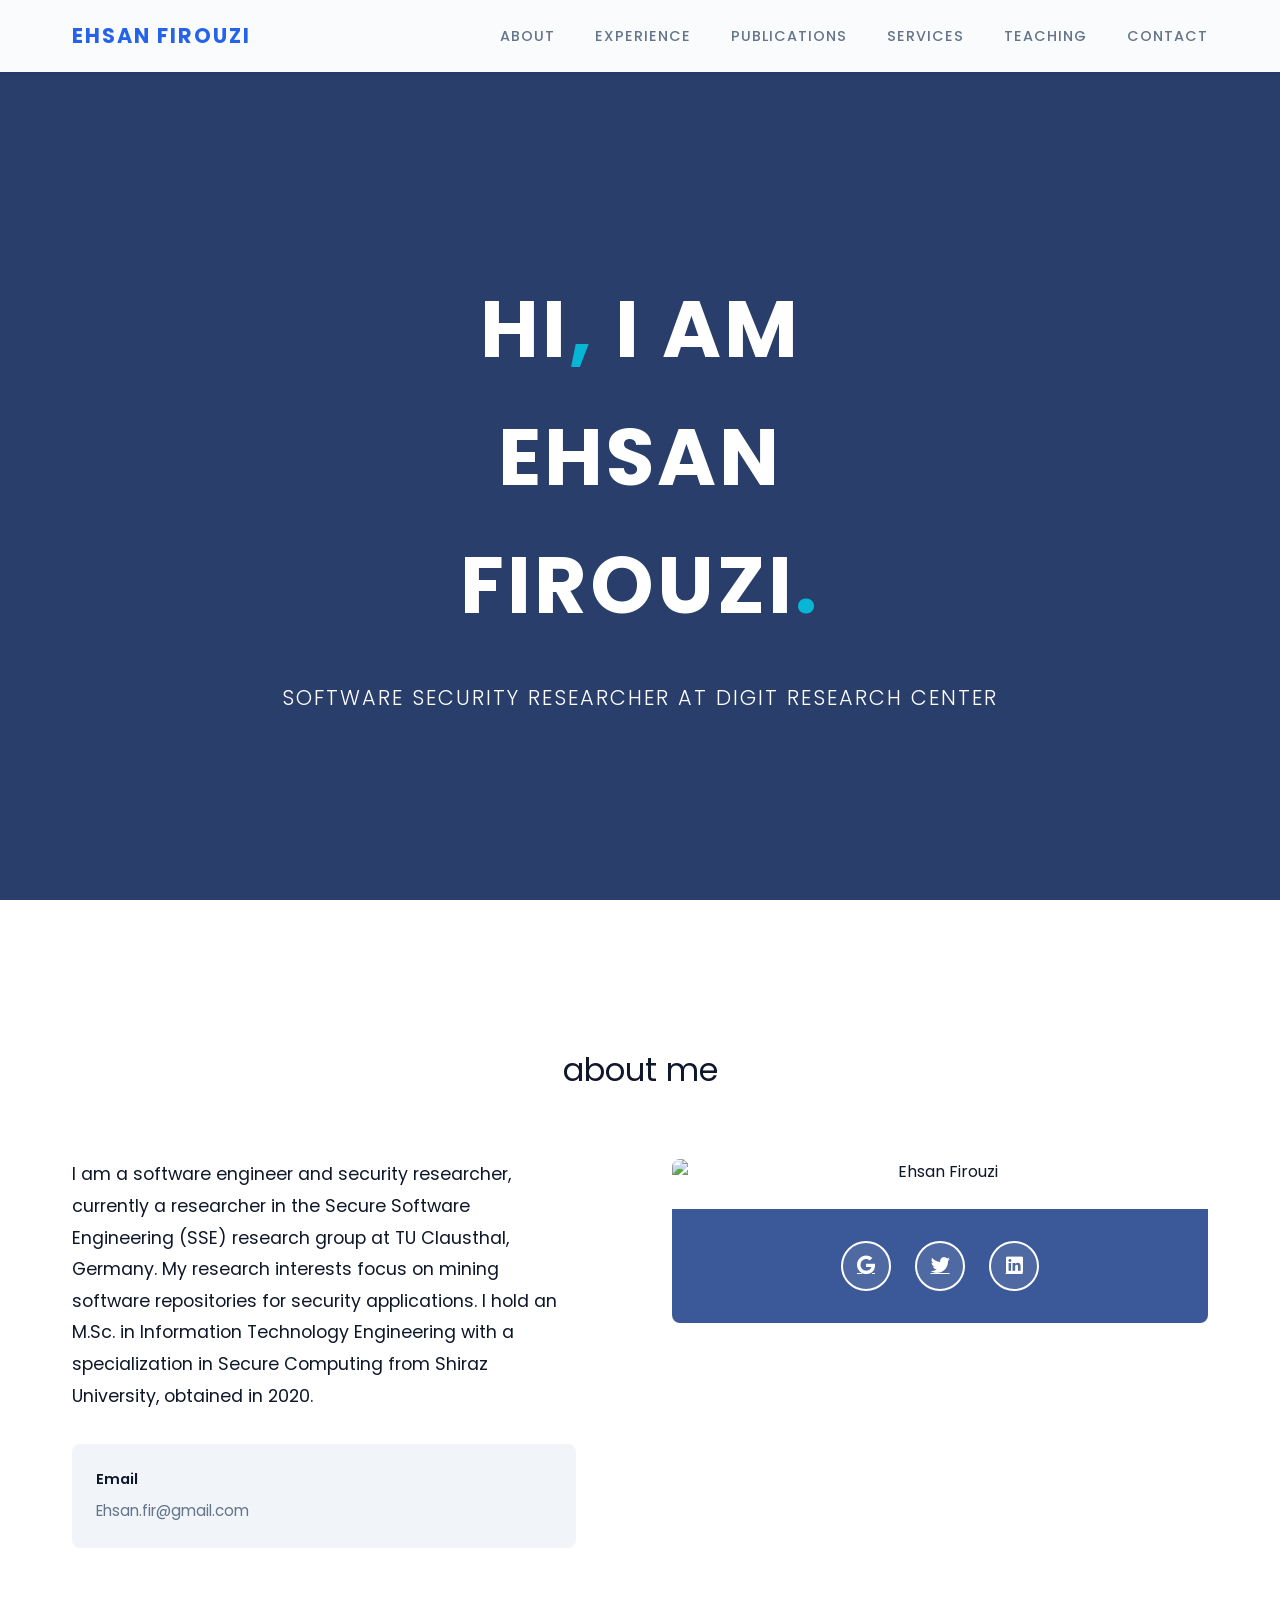
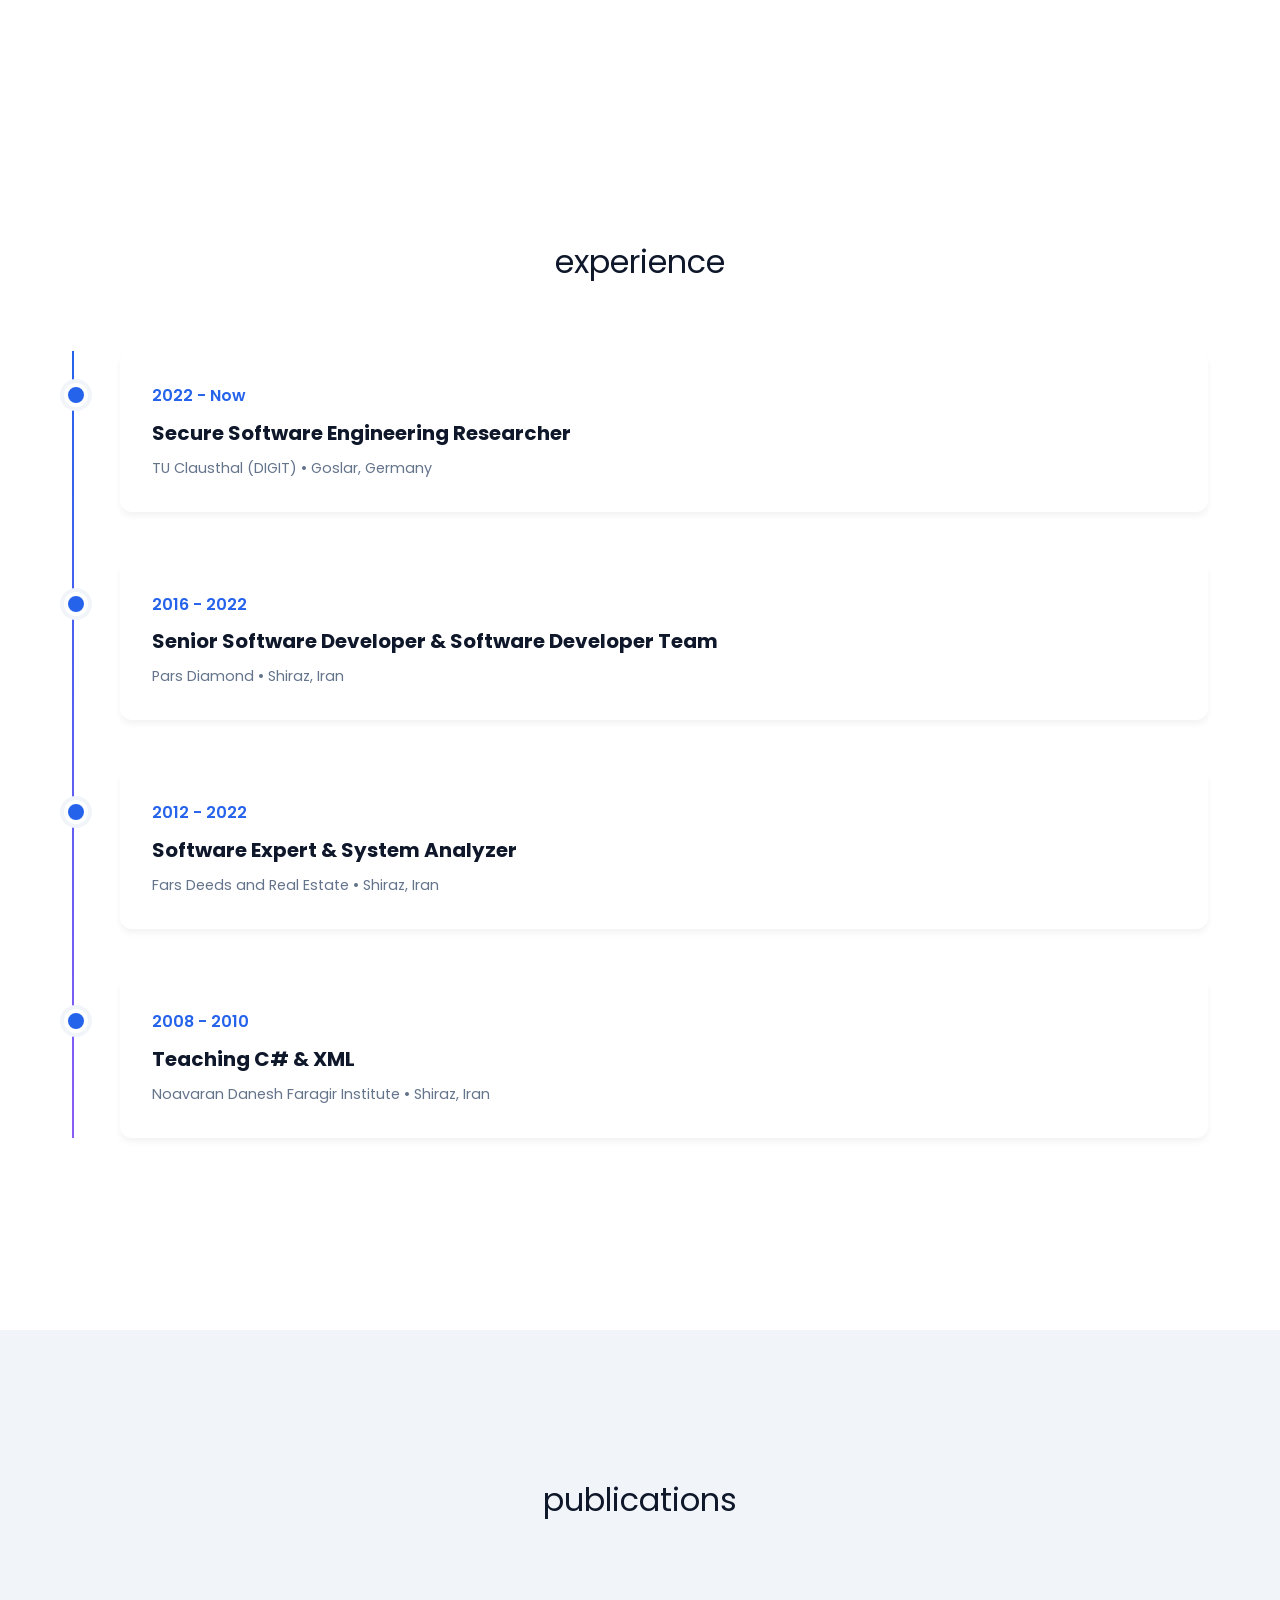
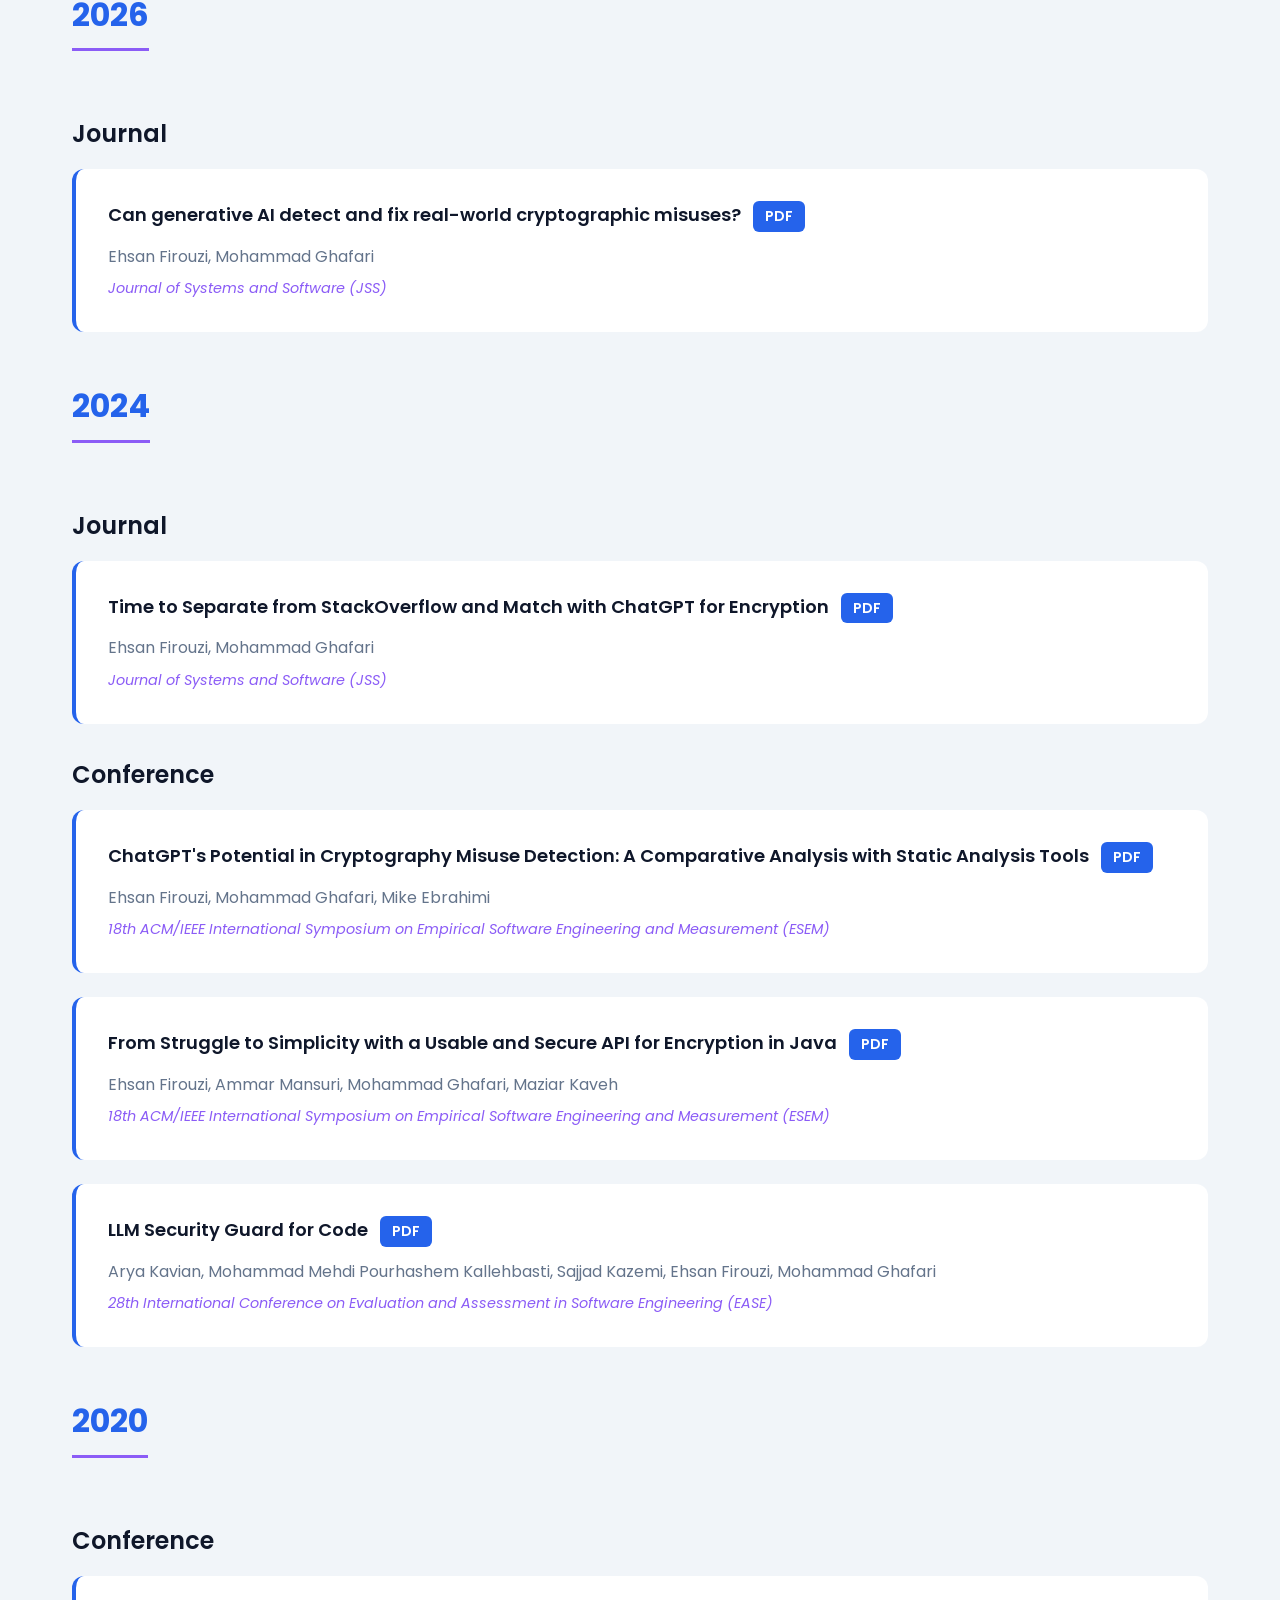
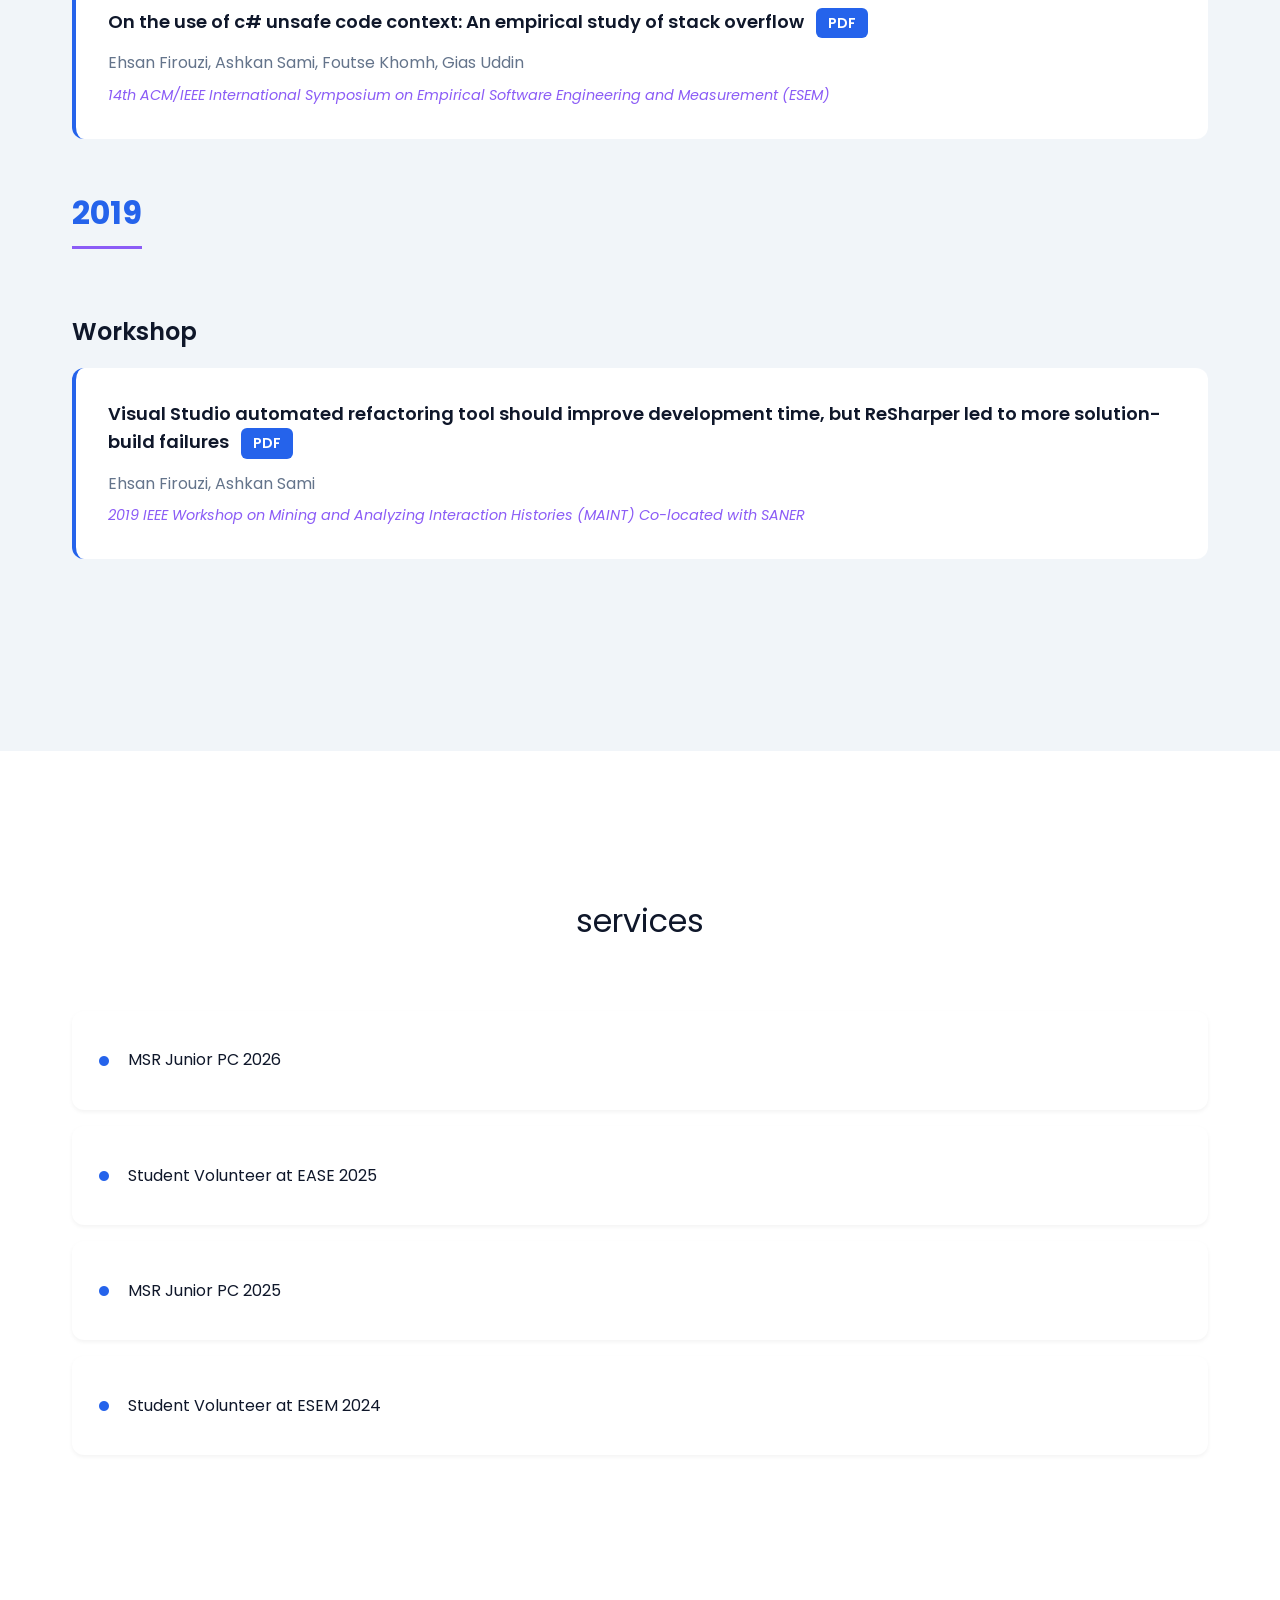
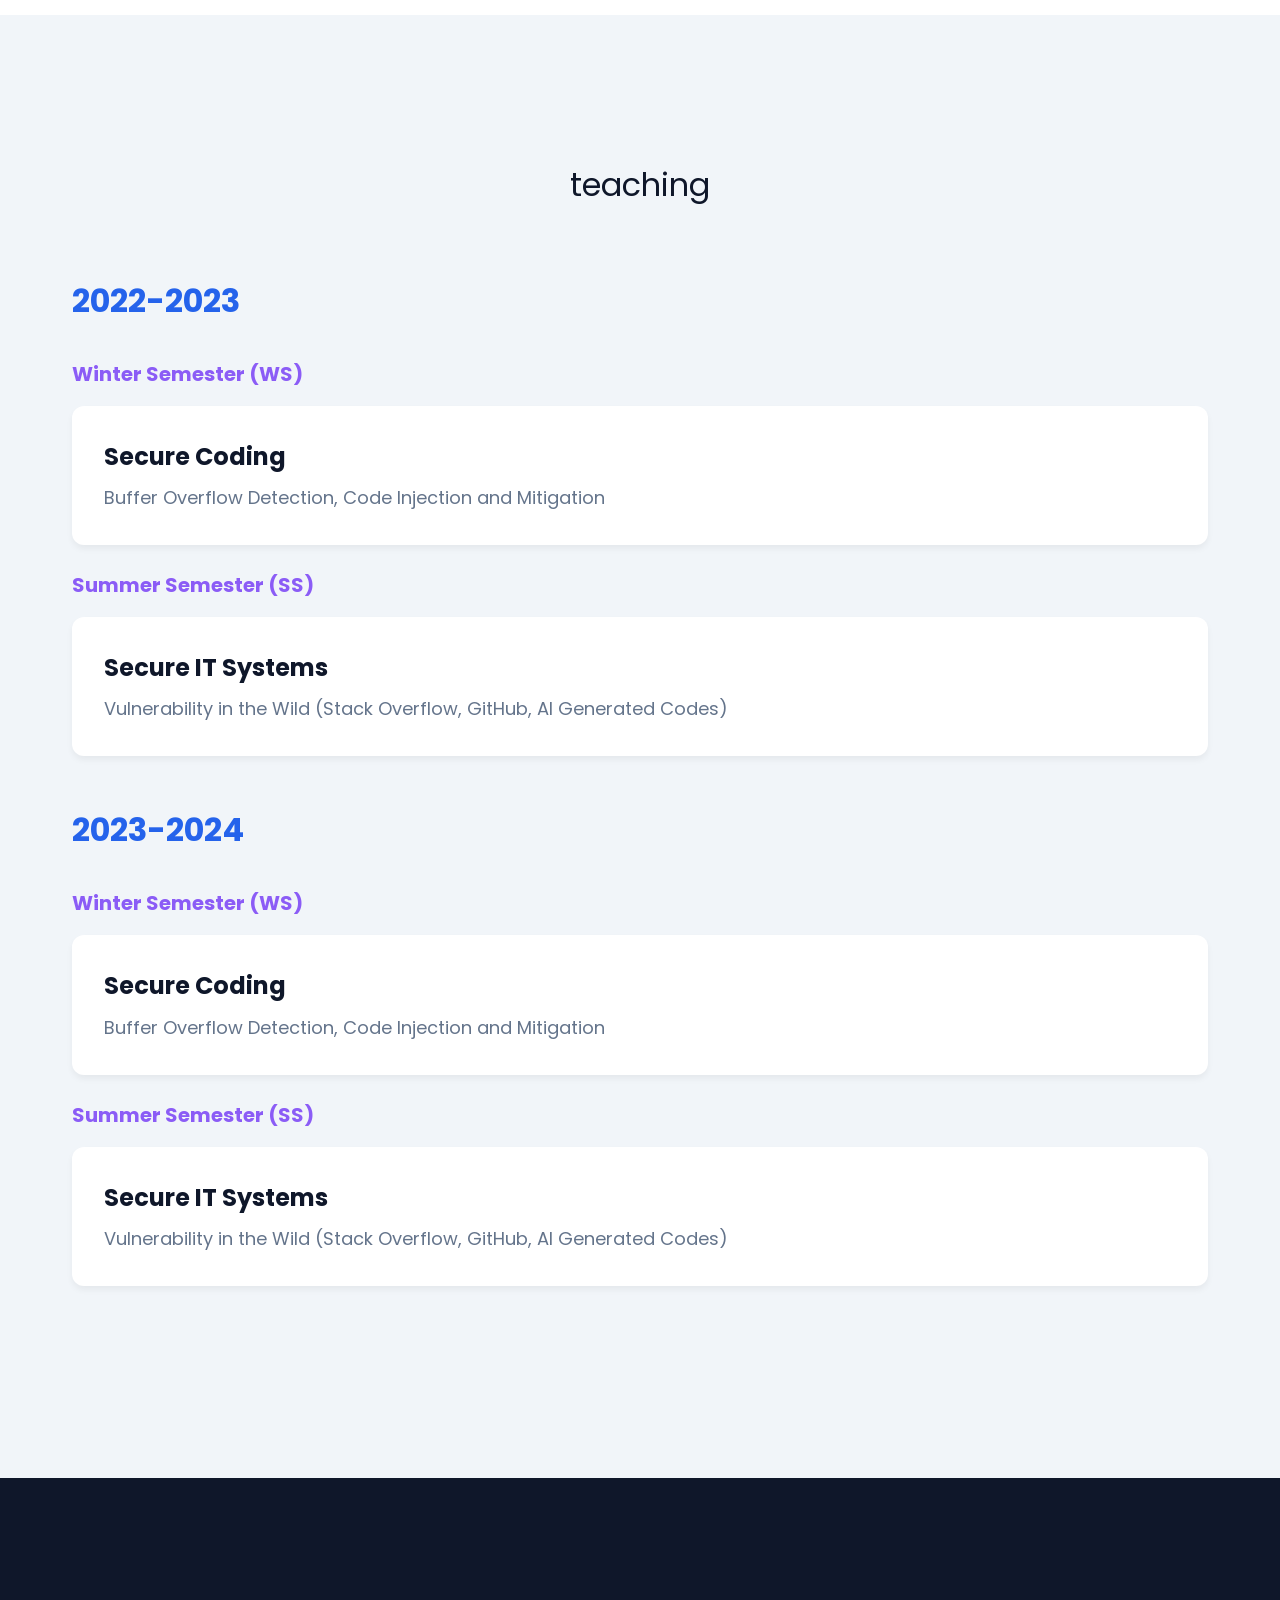
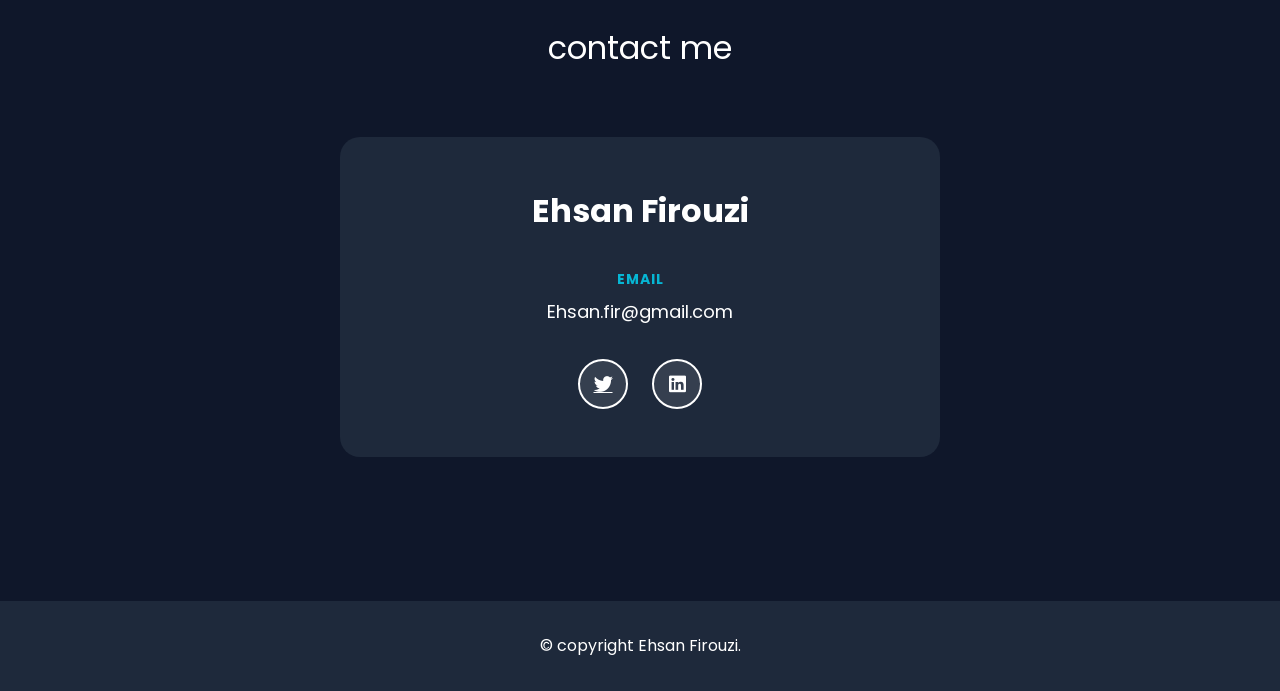
==== index.html @ a322cfad "Replace SVG profile image with JPG" ====
<!DOCTYPE html>
<html lang="en">
<head>
    <meta charset="UTF-8">
    <meta name="viewport" content="width=device-width, initial-scale=1.0">
    <meta name="description" content="Ehsan Firouzi - Software Security Researcher">
    <meta name="keywords" content="Ehsan Firouzi, Software Security, Secure Coding">
    <meta name="author" content="Ehsan Firouzi">
    <title>Ehsan Firouzi | Security Researcher</title>
    <link href="https://fonts.googleapis.com/css?family=Poppins:100,200,300,400,500,600,700,800,900&amp;subset=devanagari,latin-ext" rel="stylesheet">
    <link rel="stylesheet" href="https://cdnjs.cloudflare.com/ajax/libs/font-awesome/6.4.0/css/all.min.css">
    <style>
        * {
            margin: 0;
            padding: 0;
            box-sizing: border-box;
        }

        :root {
            --primary: #2563eb;
            --primary-dark: #1e40af;
            --secondary: #8b5cf6;
            --accent: #06b6d4;
            --dark: #0f172a;
            --dark-light: #1e293b;
            --gray: #64748b;
            --light: #f1f5f9;
            --white: #ffffff;
        }

        body {
            font-family: 'Poppins', sans-serif;
            line-height: 1.6;
            color: var(--dark);
            background: var(--white);
        }

        /* Navigation - Original Style */
        nav {
            position: fixed;
            top: 0;
            width: 100%;
            background: rgba(255, 255, 255, 0.98);
            backdrop-filter: blur(10px);
            box-shadow: 0 1px 3px rgba(0, 0, 0, 0.1);
            z-index: 1000;
            transition: all 0.3s ease;
        }

        nav.scrolled {
            box-shadow: 0 4px 6px rgba(0, 0, 0, 0.1);
        }

        .nav-container {
            max-width: 1200px;
            margin: 0 auto;
            padding: 1.2rem 2rem;
            display: flex;
            justify-content: space-between;
            align-items: center;
        }

        .logo {
            font-size: 1.3rem;
            font-weight: 700;
            color: var(--primary);
            text-decoration: none;
            text-transform: uppercase;
            letter-spacing: 2px;
        }

        .nav-links {
            display: flex;
            gap: 2.5rem;
            list-style: none;
        }

        .nav-links a {
            color: var(--gray);
            text-decoration: none;
            font-weight: 500;
            font-size: 0.9rem;
            text-transform: uppercase;
            letter-spacing: 1px;
            transition: color 0.3s;
        }

        .nav-links a:hover {
            color: var(--primary);
        }

        /* Hero Section - With Background Image Style */
        .hero {
            min-height: 100vh;
            display: flex;
            align-items: center;
            justify-content: center;
            background: linear-gradient(rgba(59, 89, 152, 0.7), rgba(59, 89, 152, 0.7)), 
                        url('data:image/svg+xml,<svg xmlns="http://www.w3.org/2000/svg" viewBox="0 0 1200 800"><rect fill="%233b5998" width="1200" height="800"/></svg>');
            background-size: cover;
            background-position: center;
            background-attachment: fixed;
            position: relative;
            overflow: hidden;
            padding-top: 80px;
        }

        .hero::before {
            content: '';
            position: absolute;
            top: 0;
            left: 0;
            right: 0;
            bottom: 0;
            background: rgba(0, 0, 0, 0.3);
        }

        .hero-content {
            text-align: center;
            color: white;
            z-index: 1;
            padding: 2rem;
        }

        .hero h1 {
            font-size: 5rem;
            font-weight: 700;
            margin-bottom: 1rem;
            animation: fadeInUp 0.8s ease;
            text-transform: uppercase;
            letter-spacing: 3px;
        }

        .hero h1 .comma {
            color: var(--accent);
        }

        .hero h1 .dot {
            color: var(--accent);
        }

        .hero .subtitle {
            font-size: 1.3rem;
            margin-top: 2rem;
            opacity: 0.95;
            animation: fadeInUp 0.8s ease 0.2s both;
            font-weight: 300;
            letter-spacing: 2px;
            text-transform: uppercase;
        }

        @keyframes fadeInUp {
            from {
                opacity: 0;
                transform: translateY(30px);
            }
            to {
                opacity: 1;
                transform: translateY(0);
            }
        }

        /* Container */
        .container {
            max-width: 1200px;
            margin: 0 auto;
            padding: 4rem 2rem;
        }

        /* Section Headers */
        .section-header {
            text-align: center;
            margin-bottom: 4rem;
        }

        .section-header h2 {
            font-size: 2rem;
            color: var(--dark);
            margin-bottom: 1rem;
            text-transform: lowercase;
            font-weight: 400;
        }

        /* About Section - Original Style */
        .about {
            background: var(--white);
            padding: 5rem 0;
        }

        .about-content {
            display: grid;
            grid-template-columns: 1fr 1fr;
            gap: 4rem;
            align-items: start;
        }

        .about-text {
            padding-right: 2rem;
        }

        .about-text h3 {
            font-size: 1.1rem;
            line-height: 1.8;
            color: var(--dark);
            margin-bottom: 2rem;
            font-weight: 400;
        }

        .about-info {
            background: var(--light);
            padding: 1.5rem;
            border-radius: 8px;
            margin-top: 2rem;
        }

        .about-info h4 {
            color: var(--dark);
            margin-bottom: 0.5rem;
            font-size: 0.9rem;
            font-weight: 600;
        }

        .about-info p {
            color: var(--gray);
            font-weight: 400;
            font-size: 0.95rem;
        }

        .about-image {
            position: relative;
        }

        .profile-card {
            background: white;
            padding: 0;
            border-radius: 0;
            text-align: center;
        }

        .profile-img-wrapper {
            width: 100%;
            height: auto;
            margin-bottom: 1.5rem;
            overflow: hidden;
            border-radius: 8px;
        }

        .profile-img-wrapper img {
            width: 100%;
            height: auto;
            display: block;
        }

        .social-section {
            background: #3b5998;
            padding: 2rem;
            border-radius: 0 0 8px 8px;
        }

        .social-links {
            display: flex;
            justify-content: center;
            gap: 1.5rem;
        }

        .social-links a {
            width: 50px;
            height: 50px;
            border-radius: 50%;
            background: rgba(255, 255, 255, 0.1);
            border: 2px solid white;
            display: flex;
            align-items: center;
            justify-content: center;
            color: white;
            transition: all 0.3s;
            font-size: 1.2rem;
        }

        .social-links a:hover {
            background: white;
            color: #3b5998;
            transform: translateY(-3px);
        }

        /* Experience Timeline */
        .experience {
            background: var(--white);
            padding: 5rem 0;
        }

        .timeline {
            position: relative;
            padding-left: 3rem;
        }

        .timeline::before {
            content: '';
            position: absolute;
            left: 0;
            top: 0;
            bottom: 0;
            width: 2px;
            background: linear-gradient(180deg, var(--primary), var(--secondary));
        }

        .timeline-item {
            position: relative;
            margin-bottom: 3rem;
            padding: 2rem;
            background: white;
            border-radius: 12px;
            box-shadow: 0 4px 6px rgba(0, 0, 0, 0.05);
            transition: all 0.3s;
        }

        .timeline-item:hover {
            transform: translateX(10px);
            box-shadow: 0 8px 16px rgba(0, 0, 0, 0.1);
        }

        .timeline-item::before {
            content: '';
            position: absolute;
            left: -3.5rem;
            top: 2rem;
            width: 16px;
            height: 16px;
            background: var(--primary);
            border: 4px solid white;
            border-radius: 50%;
            box-shadow: 0 0 0 4px var(--light);
        }

        .timeline-date {
            color: var(--primary);
            font-weight: 600;
            margin-bottom: 0.5rem;
        }

        .timeline-title {
            font-size: 1.25rem;
            color: var(--dark);
            margin-bottom: 0.5rem;
        }

        .timeline-company {
            color: var(--gray);
            font-size: 0.9rem;
        }

        /* Publications */
        .publications {
            background: var(--light);
            padding: 5rem 0;
        }

        .year-group {
            margin-bottom: 3rem;
        }

        .year-title {
            font-size: 2rem;
            color: var(--primary);
            margin-bottom: 2rem;
            display: inline-block;
            padding-bottom: 0.5rem;
            border-bottom: 3px solid var(--secondary);
        }

        .pub-type {
            font-size: 1.5rem;
            color: var(--dark);
            margin: 2rem 0 1rem;
            font-weight: 600;
        }

        .publication-item {
            background: white;
            padding: 2rem;
            border-radius: 12px;
            margin-bottom: 1.5rem;
            border-left: 4px solid var(--primary);
            transition: all 0.3s;
        }

        .publication-item:hover {
            transform: translateX(8px);
            box-shadow: 0 8px 16px rgba(0, 0, 0, 0.1);
        }

        .pub-title {
            font-size: 1.125rem;
            color: var(--dark);
            margin-bottom: 0.75rem;
            font-weight: 600;
        }

        .pub-authors {
            color: var(--gray);
            margin-bottom: 0.5rem;
        }

        .pub-venue {
            color: var(--secondary);
            font-style: italic;
            font-size: 0.9rem;
        }

        .pdf-link {
            display: inline-block;
            margin-left: 0.5rem;
            padding: 0.25rem 0.75rem;
            background: var(--primary);
            color: white;
            text-decoration: none;
            border-radius: 6px;
            font-size: 0.875rem;
            transition: all 0.3s;
        }

        .pdf-link:hover {
            background: var(--primary-dark);
            transform: translateY(-2px);
        }

        /* Services */
        .services {
            background: white;
            padding: 5rem 0;
        }

        .service-item {
            background: white;
            padding: 1.5rem;
            border-radius: 12px;
            margin-bottom: 1rem;
            display: flex;
            align-items: center;
            gap: 1rem;
            box-shadow: 0 2px 4px rgba(0, 0, 0, 0.05);
        }

        .service-item::before {
            content: '•';
            color: var(--primary);
            font-size: 2rem;
            font-weight: bold;
        }

        /* Teaching */
        .teaching {
            background: var(--light);
            padding: 5rem 0;
        }

        .semester-group {
            margin-bottom: 3rem;
        }

        .academic-year {
            font-size: 2rem;
            color: var(--primary);
            margin-bottom: 2rem;
        }

        .semester-title {
            color: var(--secondary);
            font-size: 1.25rem;
            margin: 1.5rem 0 1rem;
        }

        .course-item {
            background: white;
            padding: 2rem;
            border-radius: 12px;
            margin-bottom: 1.5rem;
            box-shadow: 0 4px 6px rgba(0, 0, 0, 0.05);
        }

        .course-name {
            font-size: 1.5rem;
            color: var(--dark);
            margin-bottom: 0.5rem;
        }

        .course-desc {
            color: var(--gray);
            font-size: 1.125rem;
        }

        /* Contact */
        .contact {
            background: var(--dark);
            color: white;
            padding: 5rem 0;
        }

        .contact .section-header h2 {
            color: white;
        }

        .contact-card {
            background: var(--dark-light);
            padding: 3rem;
            border-radius: 20px;
            text-align: center;
            max-width: 600px;
            margin: 0 auto;
        }

        .contact-card h3 {
            font-size: 2rem;
            margin-bottom: 2rem;
        }

        .contact-info {
            margin-bottom: 2rem;
        }

        .contact-info h4 {
            color: var(--accent);
            margin-bottom: 0.5rem;
            text-transform: uppercase;
            font-size: 0.875rem;
            letter-spacing: 1px;
        }

        .contact-info p {
            font-size: 1.125rem;
        }

        /* Footer */
        footer {
            background: var(--dark-light);
            color: white;
            text-align: center;
            padding: 2rem;
        }

        /* Responsive */
        @media (max-width: 768px) {
            .nav-links {
                display: none;
            }

            .hero h1 {
                font-size: 2.5rem;
            }

            .hero .subtitle {
                font-size: 1rem;
            }

            .about-content {
                grid-template-columns: 1fr;
            }

            .timeline {
                padding-left: 2rem;
            }
        }

        .scroll-top {
            position: fixed;
            bottom: 2rem;
            right: 2rem;
            width: 50px;
            height: 50px;
            background: #a855f7;
            color: white;
            border-radius: 50%;
            display: flex;
            align-items: center;
            justify-content: center;
            cursor: pointer;
            opacity: 0;
            transition: all 0.3s;
            z-index: 999;
        }

        .scroll-top.visible {
            opacity: 1;
        }

        .scroll-top:hover {
            background: #9333ea;
            transform: translateY(-5px);
        }
    </style>
</head>
<body>
    <!-- Navigation -->
    <nav id="navbar">
        <div class="nav-container">
            <a href="#" class="logo">Ehsan Firouzi</a>
            <ul class="nav-links">
                <li><a href="#about">About</a></li>
                <li><a href="#experience">Experience</a></li>
                <li><a href="#publications">Publications</a></li>
                <li><a href="#services">Services</a></li>
                <li><a href="#teaching">Teaching</a></li>
                <li><a href="#contact">Contact</a></li>
            </ul>
        </div>
    </nav>

    <!-- Hero Section -->
    <section class="hero">
        <div class="hero-content">
            <h1>HI<span class="comma">,</span> I AM<br>EHSAN<br>FIROUZI<span class="dot">.</span></h1>
            <p class="subtitle">SOFTWARE SECURITY RESEARCHER AT DIGIT RESEARCH CENTER</p>
        </div>
    </section>

    <!-- About Section -->
    <section id="about" class="about">
        <div class="container">
            <div class="section-header">
                <h2>about me</h2>
            </div>
            <div class="about-content">
                <div class="about-text">
                    <h3>I am a software engineer and security researcher, currently a researcher in the Secure Software Engineering (SSE) research group at TU Clausthal, Germany. My research interests focus on mining software repositories for security applications. I hold an M.Sc. in Information Technology Engineering with a specialization in Secure Computing from Shiraz University, obtained in 2020.</h3>
                    <div class="about-info">
                        <h4>Email</h4>
                        <p>Ehsan.fir@gmail.com</p>
                    </div>
                </div>
                <div class="about-image">
                    <div class="profile-card">
                        <div class="profile-img-wrapper">
                            <img src="assets/images/about/profile_image.jpg' width='300' height='400'/%3E%3Ctext x='50%25' y='50%25' text-anchor='middle' dy='.3em' fill='white' font-size='40' font-family='Arial'%3EProfile Photo%3C/text%3E%3C/svg%3E" alt="Ehsan Firouzi">
                        </div>
                        <div class="social-section">
                            <div class="social-links">
                                <a href="https://scholar.google.com/citations?user=i0vw-QgAAAAJ&hl=en" title="Google Scholar"><i class="fab fa-google"></i></a>
                                <a href="https://x.com/Ehsan01300894" title="Twitter"><i class="fab fa-twitter"></i></a>
                                <a href="https://www.linkedin.com/in/ehsan-firouzi-0a0747167/" title="LinkedIn"><i class="fab fa-linkedin"></i></a>
                            </div>
                        </div>
                    </div>
                </div>
            </div>
        </div>
    </section>

    <!-- Experience Section -->
    <section id="experience" class="experience">
        <div class="container">
            <div class="section-header">
                <h2>experience</h2>
            </div>
            <div class="timeline">
                <div class="timeline-item">
                    <div class="timeline-date">2022 - Now</div>
                    <h3 class="timeline-title">Secure Software Engineering Researcher</h3>
                    <p class="timeline-company">TU Clausthal (DIGIT) • Goslar, Germany</p>
                </div>
                <div class="timeline-item">
                    <div class="timeline-date">2016 - 2022</div>
                    <h3 class="timeline-title">Senior Software Developer & Software Developer Team</h3>
                    <p class="timeline-company">Pars Diamond • Shiraz, Iran</p>
                </div>
                <div class="timeline-item">
                    <div class="timeline-date">2012 - 2022</div>
                    <h3 class="timeline-title">Software Expert & System Analyzer</h3>
                    <p class="timeline-company">Fars Deeds and Real Estate • Shiraz, Iran</p>
                </div>
                <div class="timeline-item">
                    <div class="timeline-date">2008 - 2010</div>
                    <h3 class="timeline-title">Teaching C# & XML</h3>
                    <p class="timeline-company">Noavaran Danesh Faragir Institute • Shiraz, Iran</p>
                </div>
            </div>
        </div>
    </section>

    <!-- Publications Section -->
    <section id="publications" class="publications">
        <div class="container">
            <div class="section-header">
                <h2>publications</h2>
            </div>

            <!-- 2026 -->
            <div class="year-group">
                <h3 class="year-title">2026</h3>
                <h4 class="pub-type">Journal</h4>
                <div class="publication-item">
                    <p class="pub-title">Can generative AI detect and fix real-world cryptographic misuses? 
                        <a href="https://www.sciencedirect.com/science/article/pii/S0164121224001808/pdfft?md5=e85cdd3cd877b283679ba9e4a5e8d5dd&pid=1-s2.0-S0164121224001808-main.pdf" class="pdf-link">PDF</a>
                    </p>
                    <p class="pub-authors">Ehsan Firouzi, Mohammad Ghafari</p>
                    <p class="pub-venue">Journal of Systems and Software (JSS)</p>
                </div>
            </div>

            <!-- 2024 -->
            <div class="year-group">
                <h3 class="year-title">2024</h3>
                <h4 class="pub-type">Journal</h4>
                <div class="publication-item">
                    <p class="pub-title">Time to Separate from StackOverflow and Match with ChatGPT for Encryption
                        <a href="https://www.sciencedirect.com/science/article/pii/S0164121224001808/pdfft?md5=e85cdd3cd877b283679ba9e4a5e8d5dd&pid=1-s2.0-S0164121224001808-main.pdf" class="pdf-link">PDF</a>
                    </p>
                    <p class="pub-authors">Ehsan Firouzi, Mohammad Ghafari</p>
                    <p class="pub-venue">Journal of Systems and Software (JSS)</p>
                </div>

                <h4 class="pub-type">Conference</h4>
                <div class="publication-item">
                    <p class="pub-title">ChatGPT's Potential in Cryptography Misuse Detection: A Comparative Analysis with Static Analysis Tools
                        <a href="https://dl.acm.org/doi/pdf/10.1145/3674805.3695408" class="pdf-link">PDF</a>
                    </p>
                    <p class="pub-authors">Ehsan Firouzi, Mohammad Ghafari, Mike Ebrahimi</p>
                    <p class="pub-venue">18th ACM/IEEE International Symposium on Empirical Software Engineering and Measurement (ESEM)</p>
                </div>
                <div class="publication-item">
                    <p class="pub-title">From Struggle to Simplicity with a Usable and Secure API for Encryption in Java
                        <a href="https://dl.acm.org/doi/pdf/10.1145/3674805.3695405" class="pdf-link">PDF</a>
                    </p>
                    <p class="pub-authors">Ehsan Firouzi, Ammar Mansuri, Mohammad Ghafari, Maziar Kaveh</p>
                    <p class="pub-venue">18th ACM/IEEE International Symposium on Empirical Software Engineering and Measurement (ESEM)</p>
                </div>
                <div class="publication-item">
                    <p class="pub-title">LLM Security Guard for Code
                        <a href="https://dl.acm.org/doi/pdf/10.1145/3661167.3661263" class="pdf-link">PDF</a>
                    </p>
                    <p class="pub-authors">Arya Kavian, Mohammad Mehdi Pourhashem Kallehbasti, Sajjad Kazemi, Ehsan Firouzi, Mohammad Ghafari</p>
                    <p class="pub-venue">28th International Conference on Evaluation and Assessment in Software Engineering (EASE)</p>
                </div>
            </div>

            <!-- 2020 -->
            <div class="year-group">
                <h3 class="year-title">2020</h3>
                <h4 class="pub-type">Conference</h4>
                <div class="publication-item">
                    <p class="pub-title">On the use of c# unsafe code context: An empirical study of stack overflow
                        <a href="https://dl.acm.org/doi/pdf/10.1145/3382494.3422165" class="pdf-link">PDF</a>
                    </p>
                    <p class="pub-authors">Ehsan Firouzi, Ashkan Sami, Foutse Khomh, Gias Uddin</p>
                    <p class="pub-venue">14th ACM/IEEE International Symposium on Empirical Software Engineering and Measurement (ESEM)</p>
                </div>
            </div>

            <!-- 2019 -->
            <div class="year-group">
                <h3 class="year-title">2019</h3>
                <h4 class="pub-type">Workshop</h4>
                <div class="publication-item">
                    <p class="pub-title">Visual Studio automated refactoring tool should improve development time, but ReSharper led to more solution-build failures
                        <a href="https://ieeexplore.ieee.org/stamp/stamp.jsp?arnumber=8666936" class="pdf-link">PDF</a>
                    </p>
                    <p class="pub-authors">Ehsan Firouzi, Ashkan Sami</p>
                    <p class="pub-venue">2019 IEEE Workshop on Mining and Analyzing Interaction Histories (MAINT) Co-located with SANER</p>
                </div>
            </div>
        </div>
    </section>

    <!-- Services Section -->
    <section id="services" class="services">
        <div class="container">
            <div class="section-header">
                <h2>services</h2>
            </div>
            <div class="service-item">
                <span>MSR Junior PC 2026</span>
            </div>
            <div class="service-item">
                <span>Student Volunteer at EASE 2025</span>
            </div>
            <div class="service-item">
                <span>MSR Junior PC 2025</span>
            </div>
            <div class="service-item">
                <span>Student Volunteer at ESEM 2024</span>
            </div>
        </div>
    </section>

    <!-- Teaching Section -->
    <section id="teaching" class="teaching">
        <div class="container">
            <div class="section-header">
                <h2>teaching</h2>
            </div>

            <div class="semester-group">
                <h3 class="academic-year">2022-2023</h3>
                <h4 class="semester-title">Winter Semester (WS)</h4>
                <div class="course-item">
                    <h5 class="course-name">Secure Coding</h5>
                    <p class="course-desc">Buffer Overflow Detection, Code Injection and Mitigation</p>
                </div>
                <h4 class="semester-title">Summer Semester (SS)</h4>
                <div class="course-item">
                    <h5 class="course-name">Secure IT Systems</h5>
                    <p class="course-desc">Vulnerability in the Wild (Stack Overflow, GitHub, AI Generated Codes)</p>
                </div>
            </div>

            <div class="semester-group">
                <h3 class="academic-year">2023-2024</h3>
                <h4 class="semester-title">Winter Semester (WS)</h4>
                <div class="course-item">
                    <h5 class="course-name">Secure Coding</h5>
                    <p class="course-desc">Buffer Overflow Detection, Code Injection and Mitigation</p>
                </div>
                <h4 class="semester-title">Summer Semester (SS)</h4>
                <div class="course-item">
                    <h5 class="course-name">Secure IT Systems</h5>
                    <p class="course-desc">Vulnerability in the Wild (Stack Overflow, GitHub, AI Generated Codes)</p>
                </div>
            </div>
        </div>
    </section>

    <!-- Contact Section -->
    <section id="contact" class="contact">
        <div class="container">
            <div class="section-header">
                <h2>contact me</h2>
            </div>
            <div class="contact-card">
                <h3>Ehsan Firouzi</h3>
                <div class="contact-info">
                    <h4>Email</h4>
                    <p>Ehsan.fir@gmail.com</p>
                </div>
                <div class="social-links">
                    <a href="https://x.com/Ehsan01300894"><i class="fab fa-twitter"></i></a>
                    <a href="https://www.linkedin.com/in/ehsan-firouzi-0a0747167"><i class="fab fa-linkedin"></i></a>
                </div>
            </div>
        </div>
    </section>

    <!-- Footer -->
    <footer>
        <p>&copy; copyright Ehsan Firouzi.
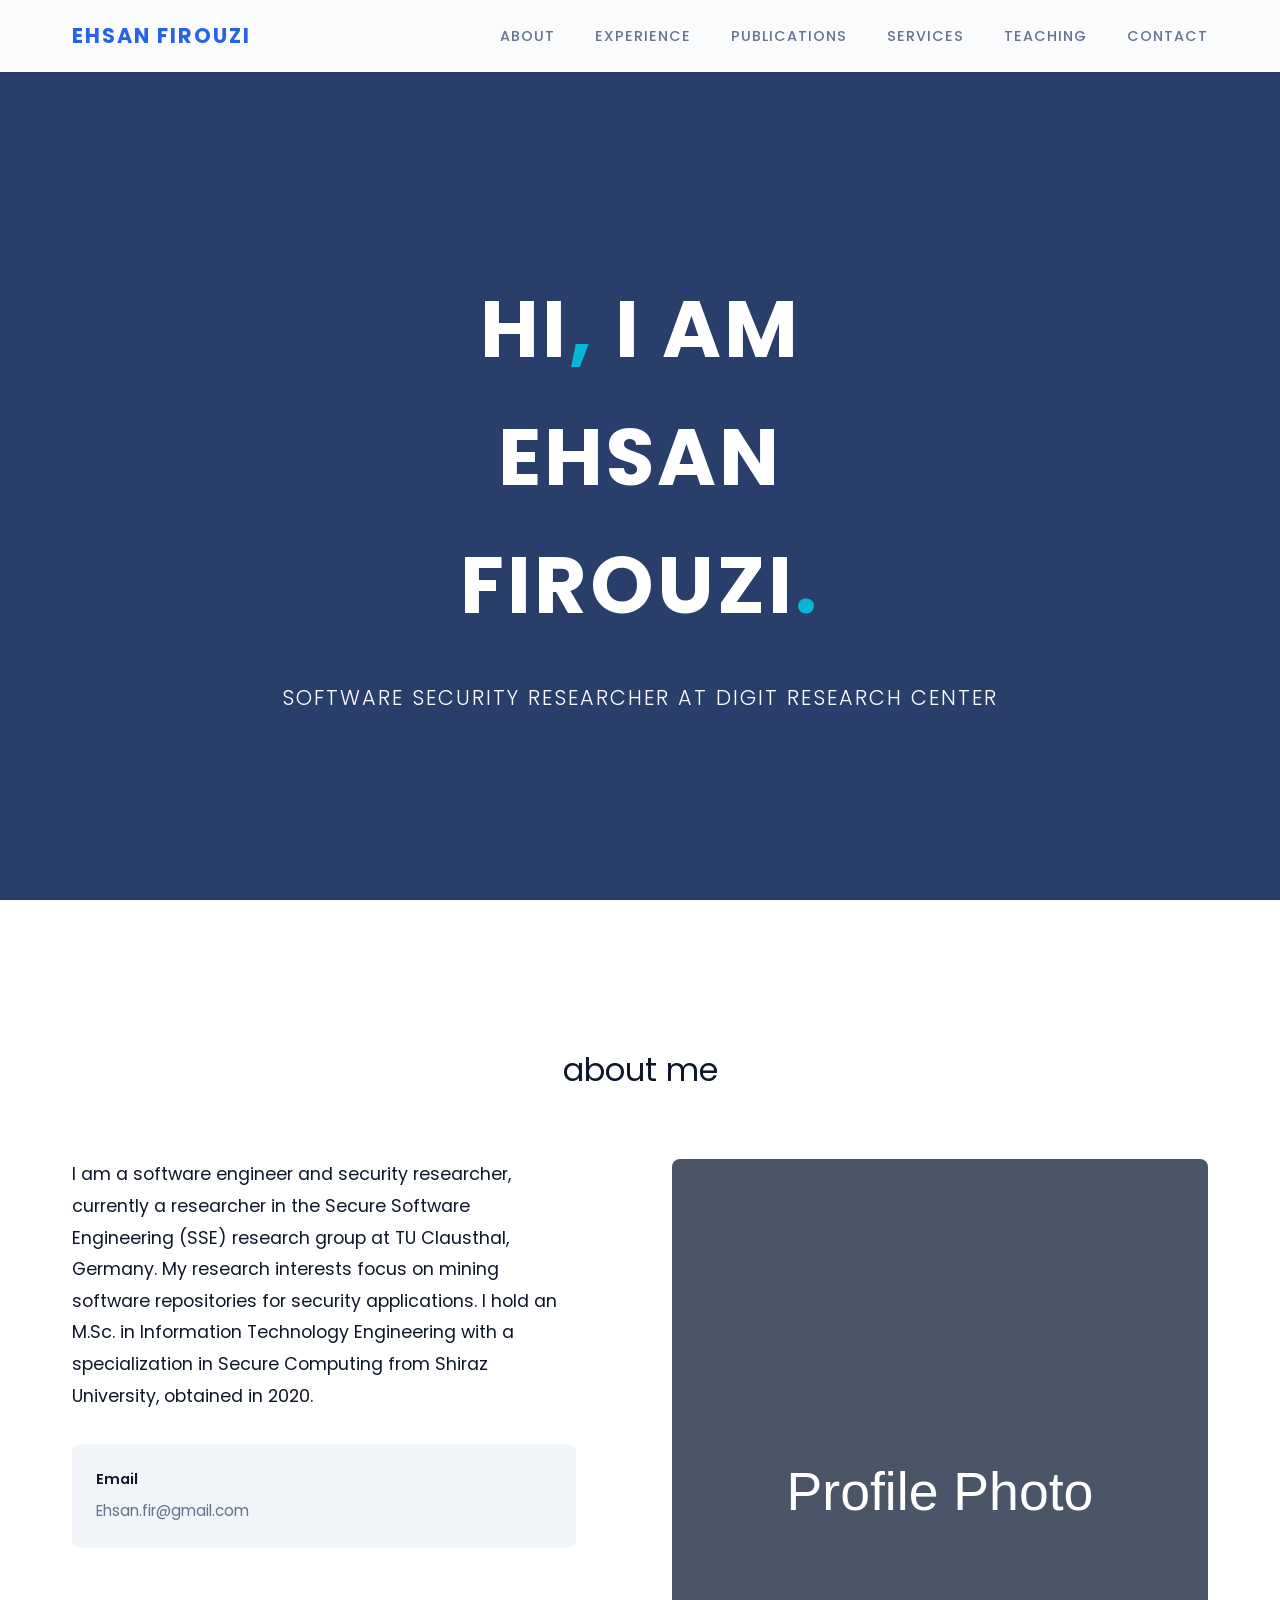
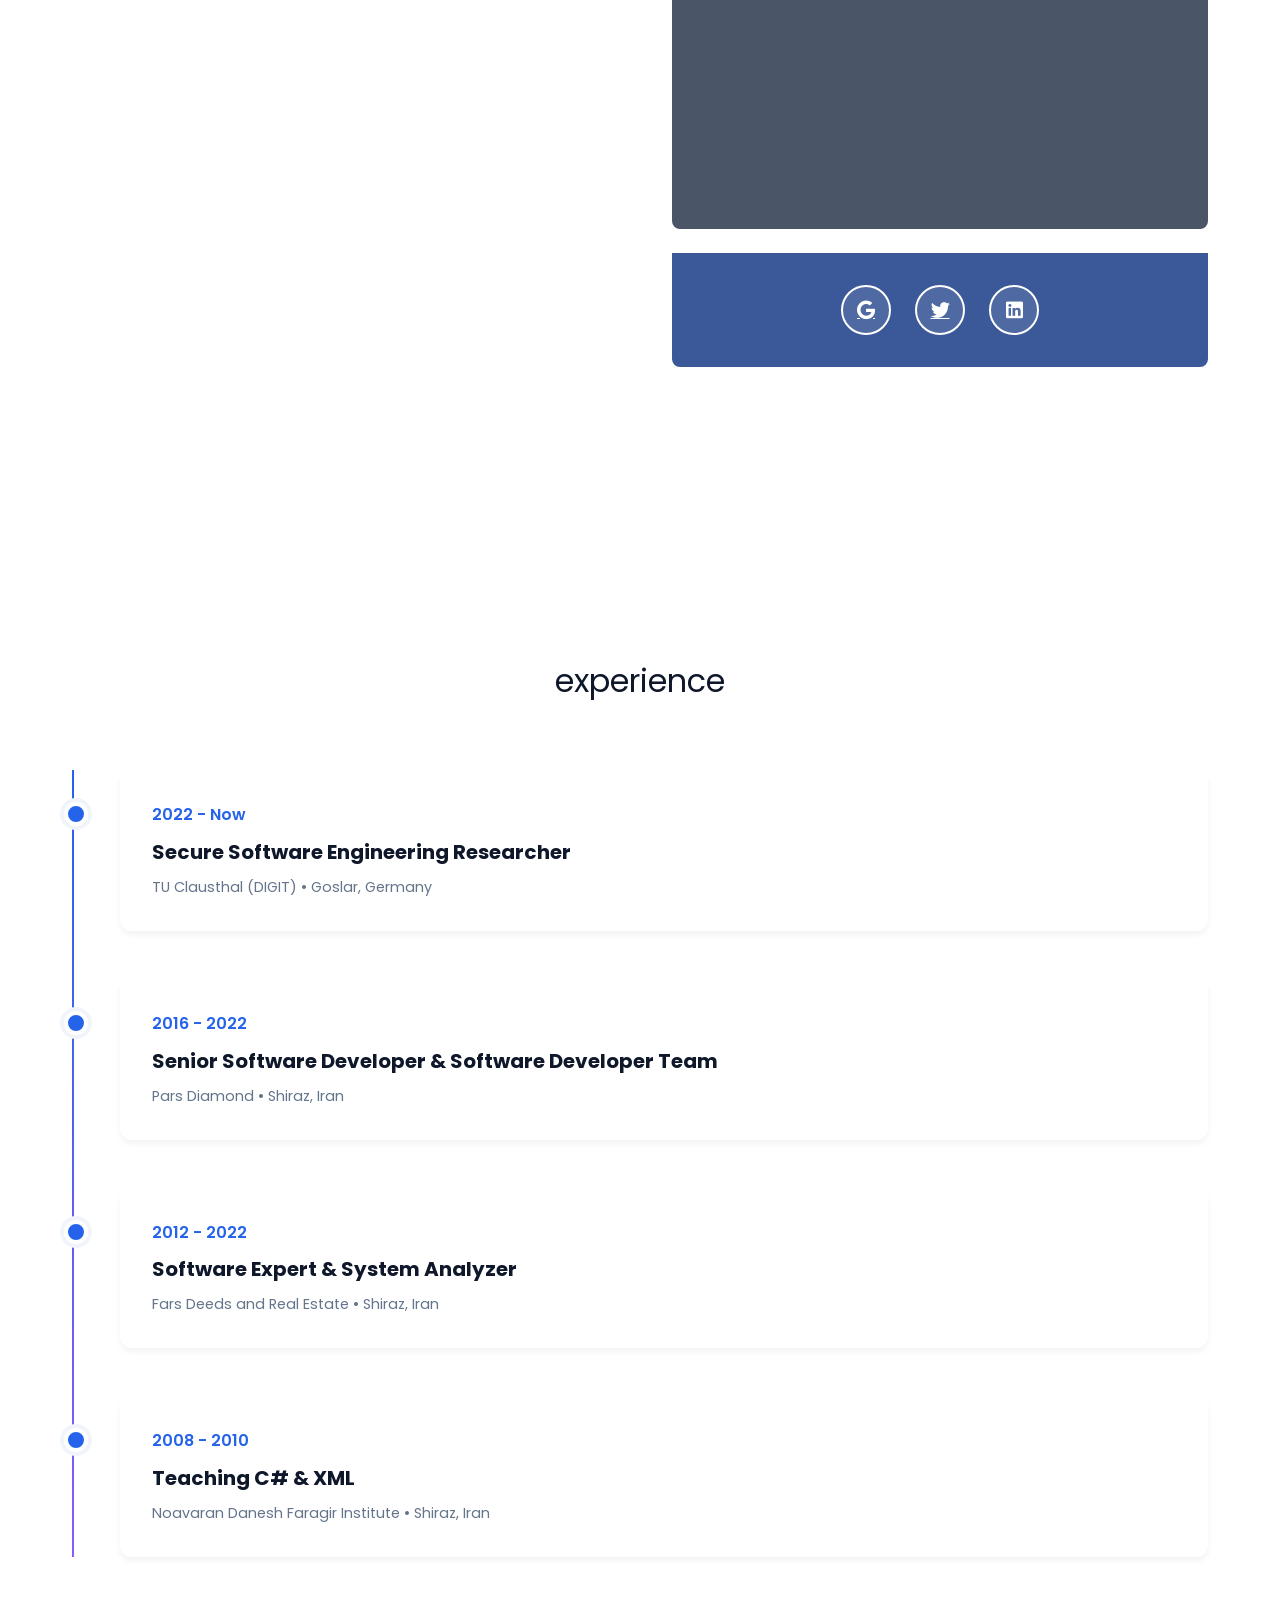
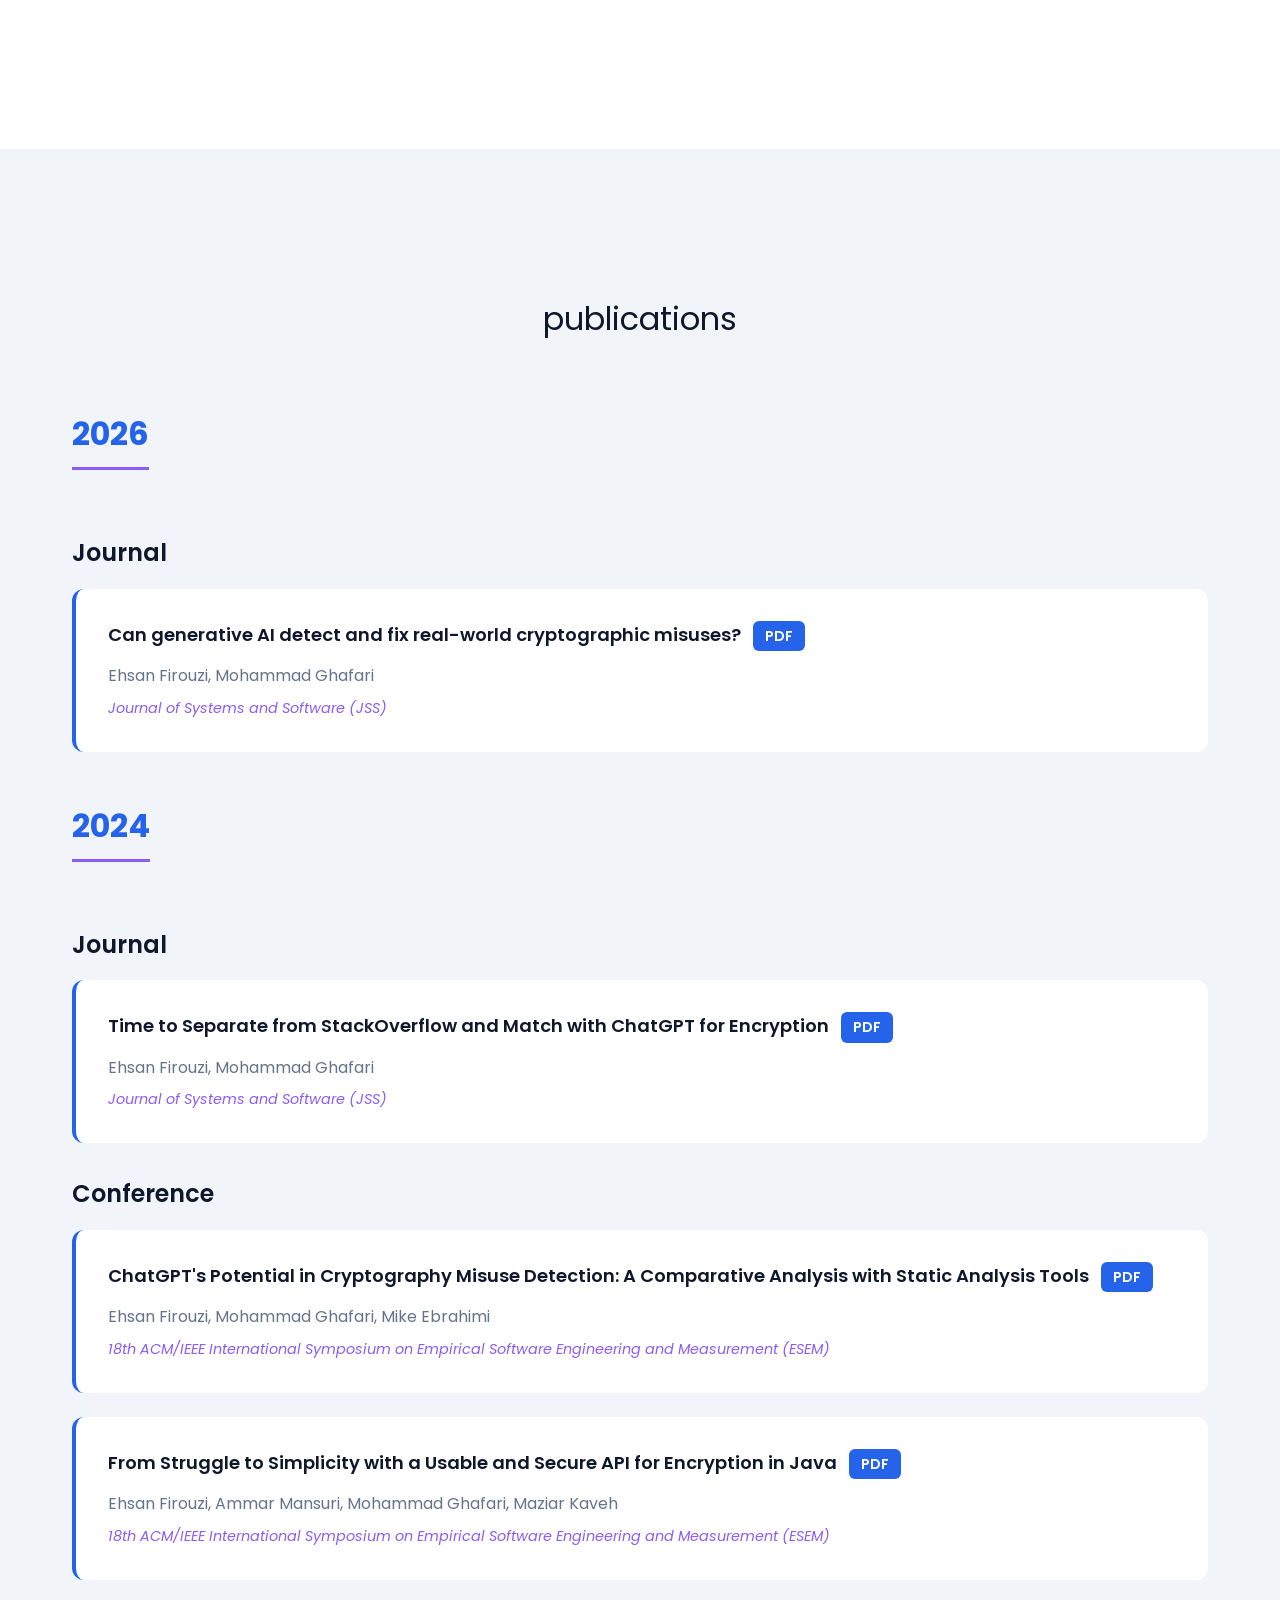
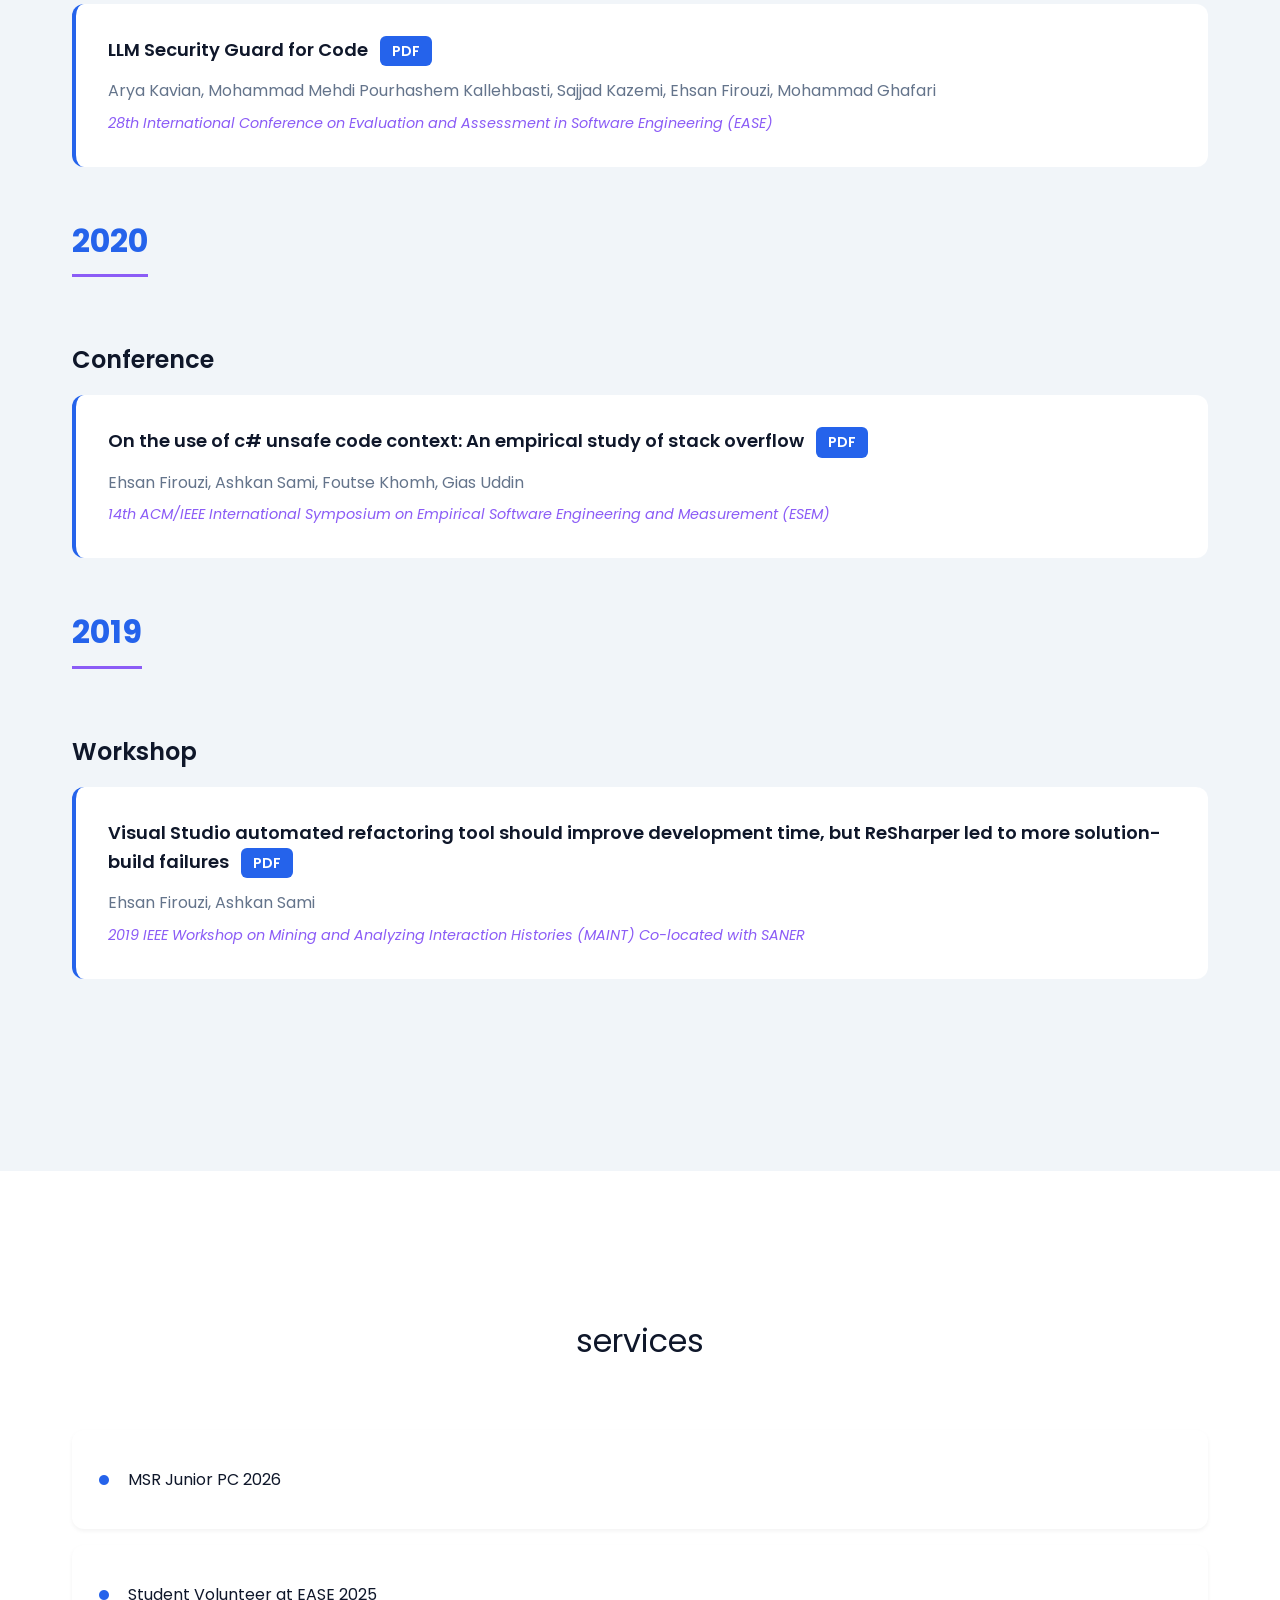
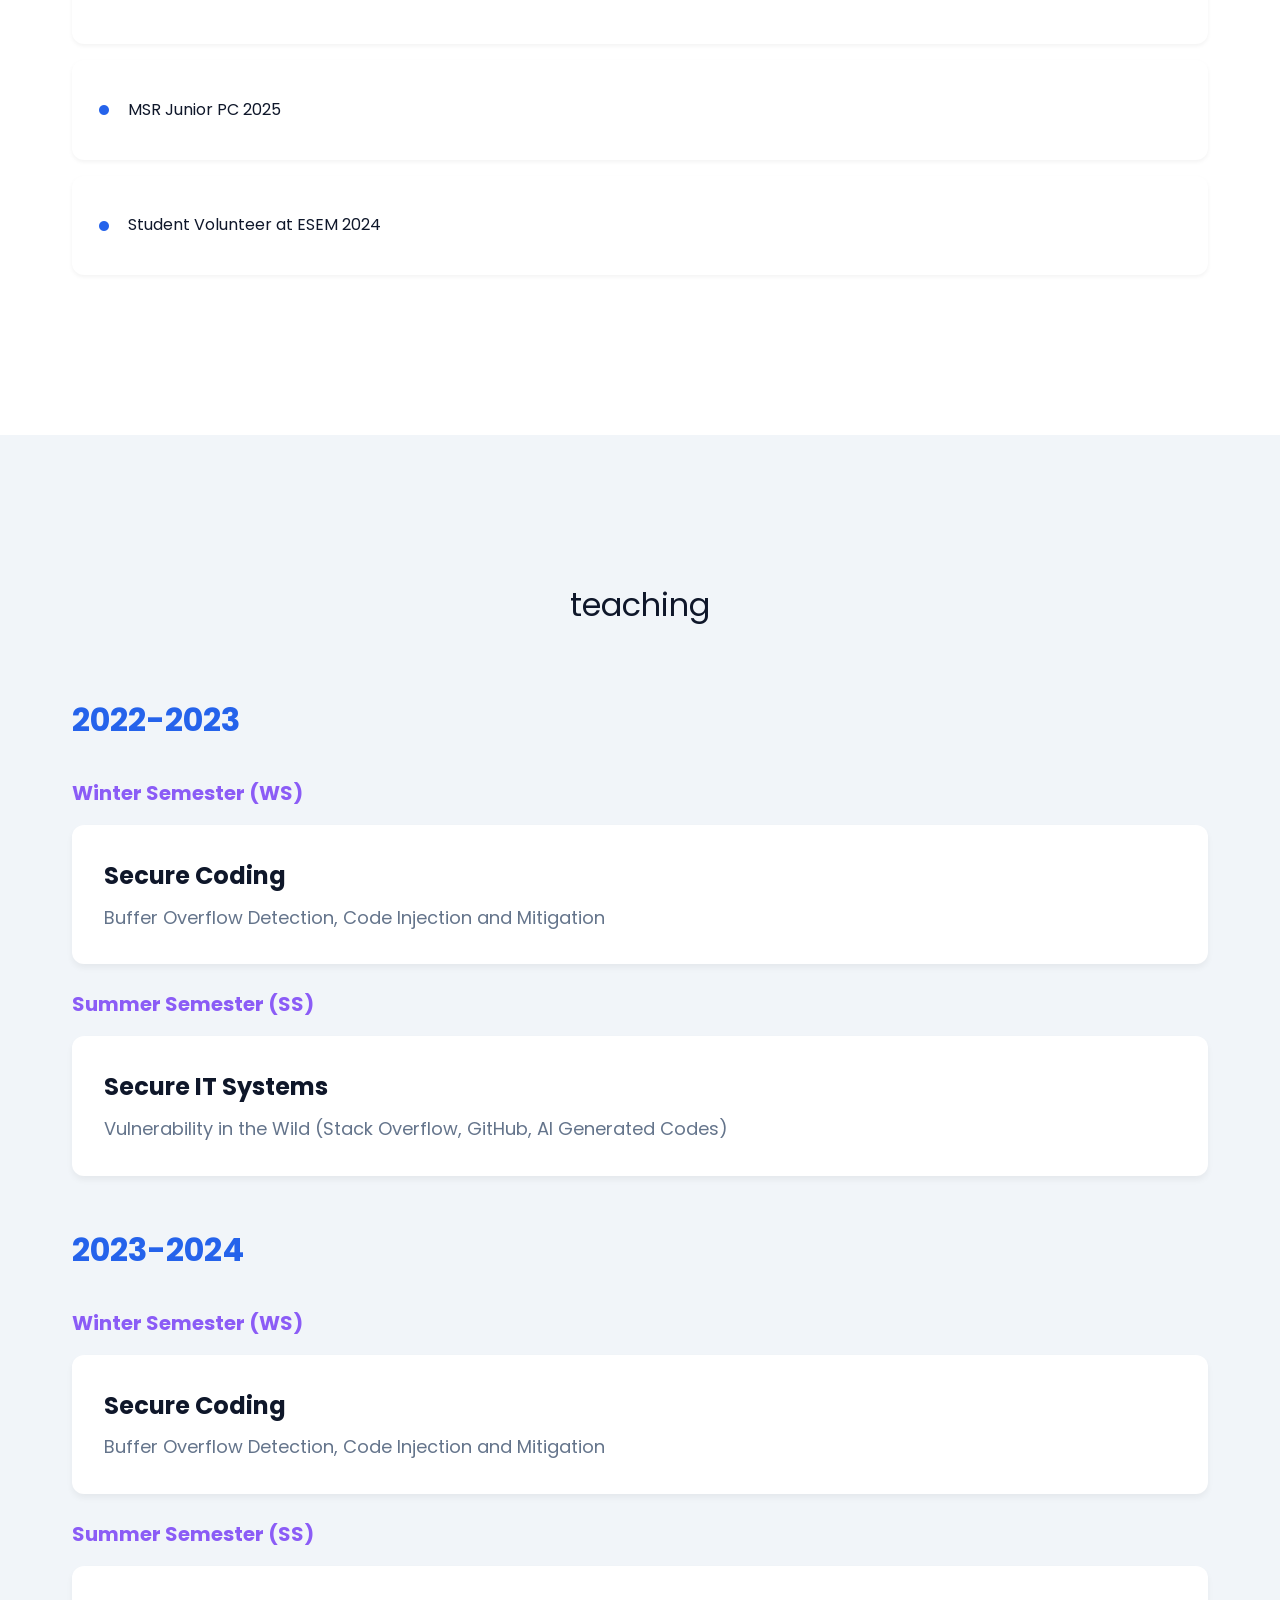
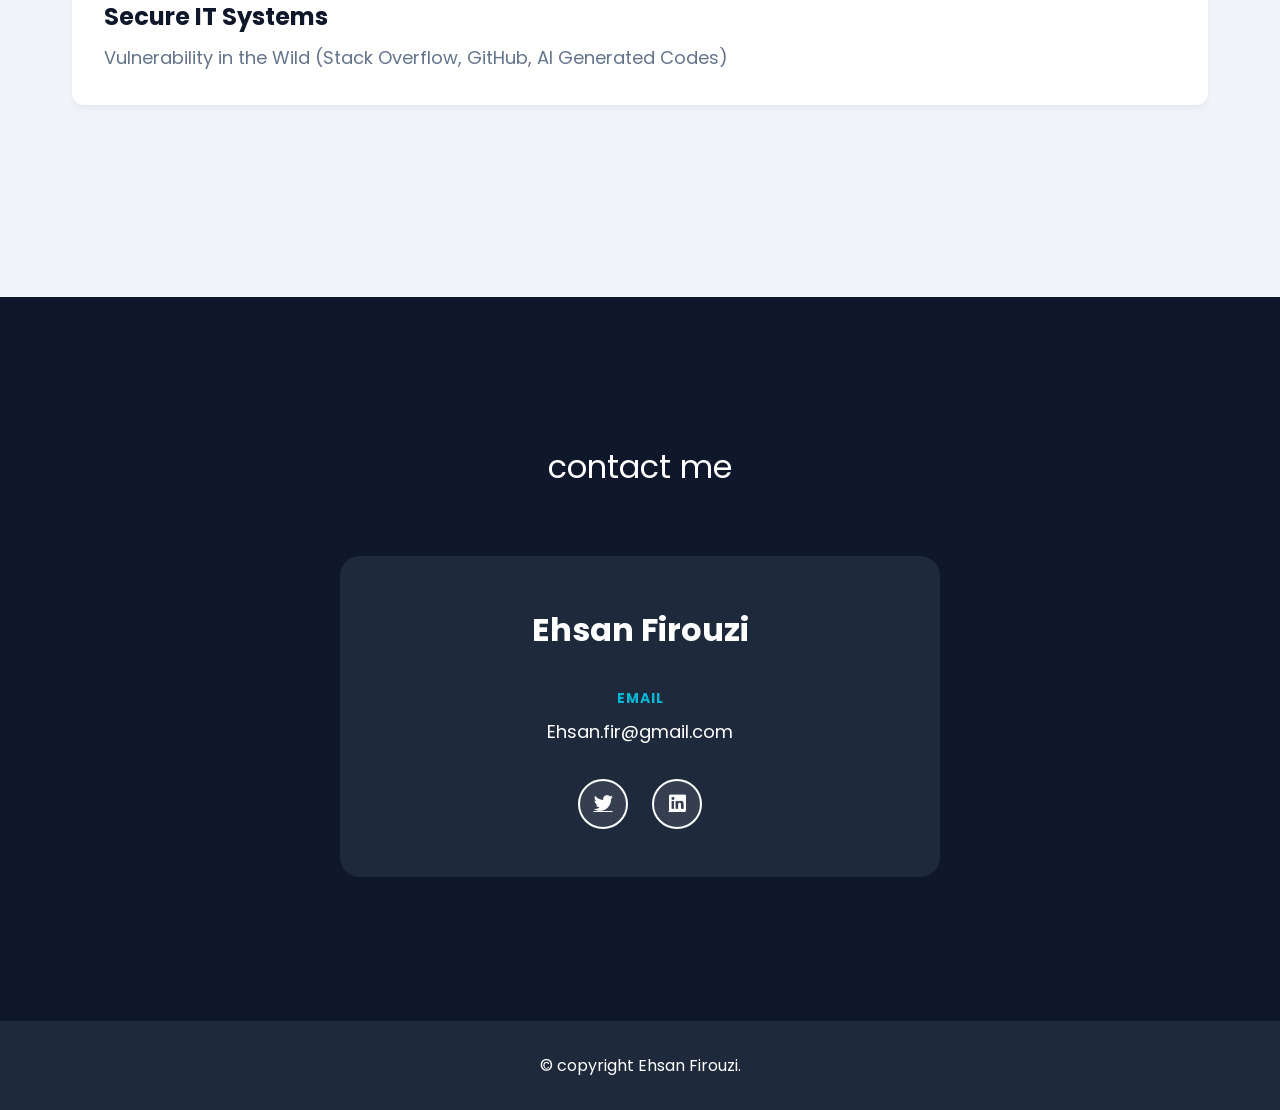
==== commit 2dafc6c6: "Update index.html" ====
--- a/index.html
+++ b/index.html
@@ -630,7 +630,7 @@
                 <div class="about-image">
                     <div class="profile-card">
                         <div class="profile-img-wrapper">
-                            <img src="assets/images/about/profile_image.jpg' width='300' height='400'/%3E%3Ctext x='50%25' y='50%25' text-anchor='middle' dy='.3em' fill='white' font-size='40' font-family='Arial'%3EProfile Photo%3C/text%3E%3C/svg%3E" alt="Ehsan Firouzi">
+                            <img src="data:image/svg+xml,%3Csvg xmlns='http://www.w3.org/2000/svg' viewBox='0 0 400 500'%3E%3Crect fill='%234a5568' width='400' height='500'/%3E%3Ctext x='50%25' y='50%25' text-anchor='middle' dy='.3em' fill='white' font-size='40' font-family='Arial'%3EProfile Photo%3C/text%3E%3C/svg%3E" alt="Ehsan Firouzi">
                         </div>
                         <div class="social-section">
                             <div class="social-links">
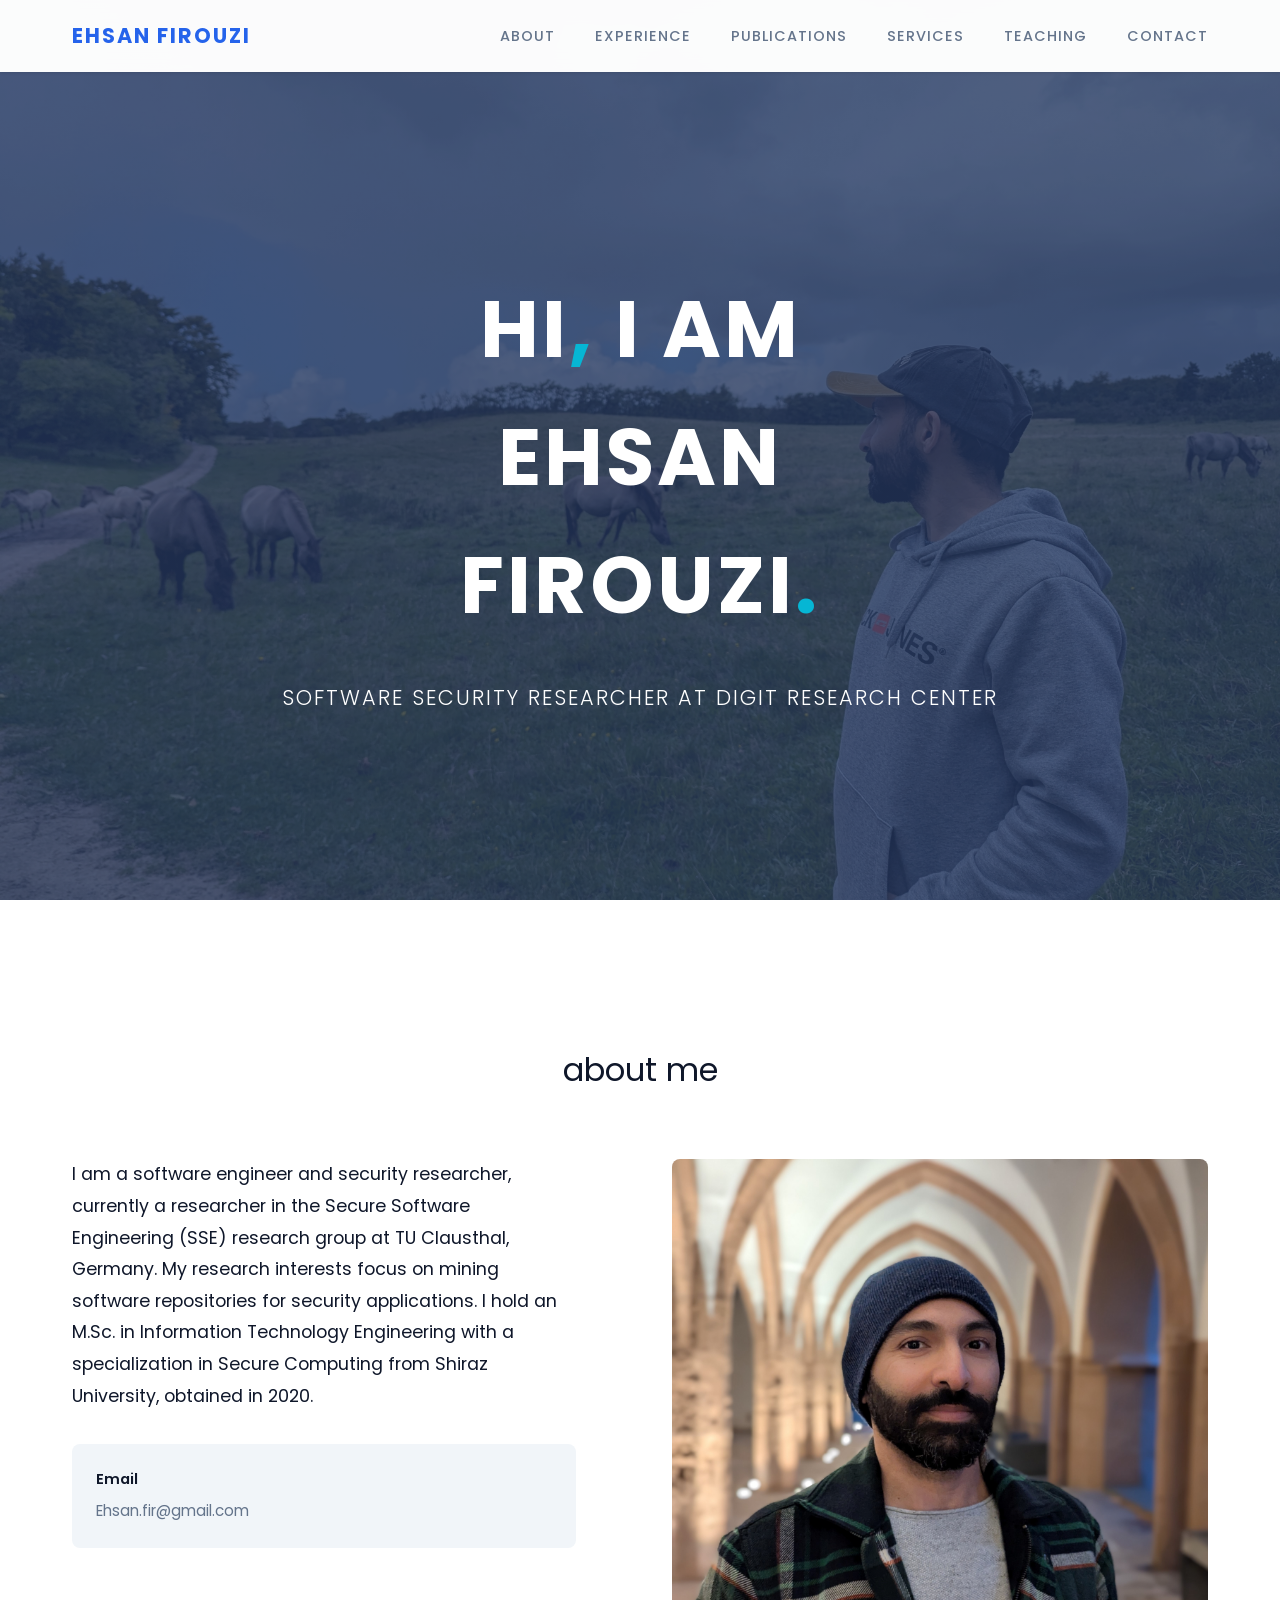
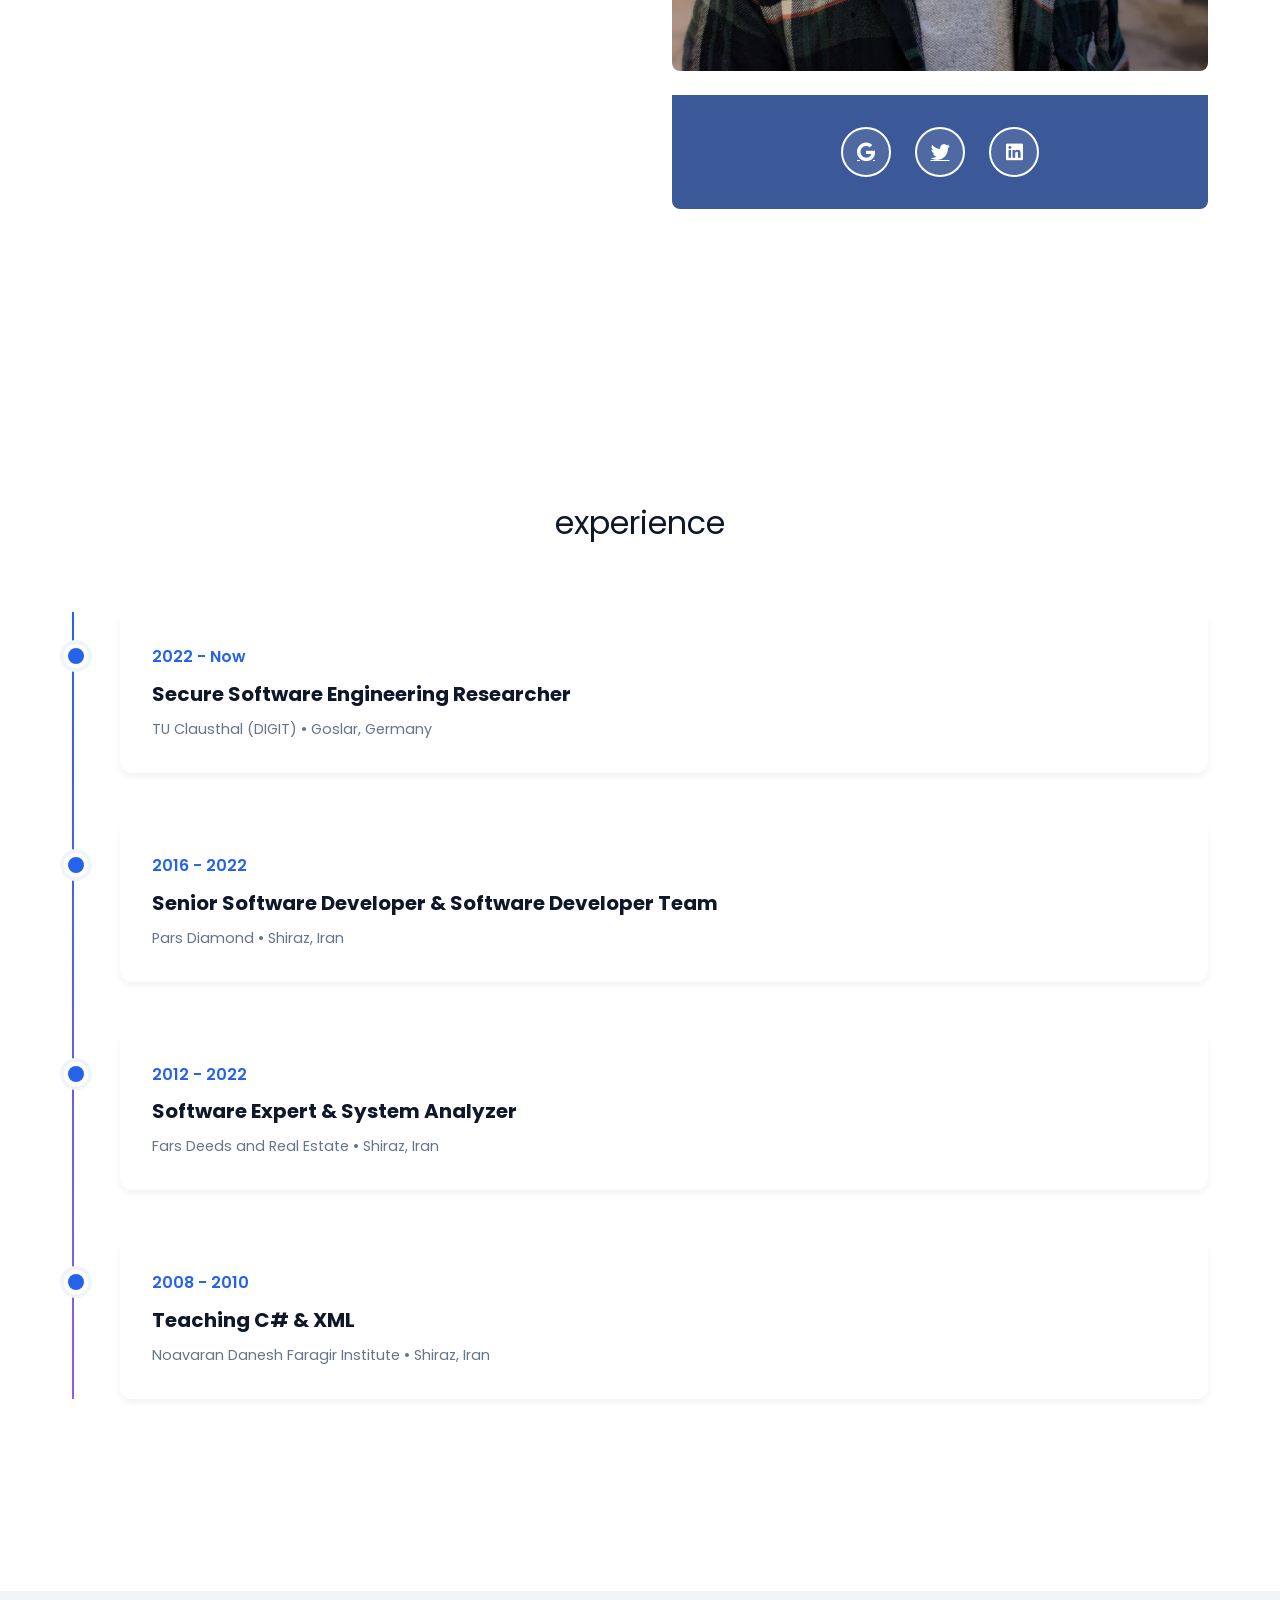
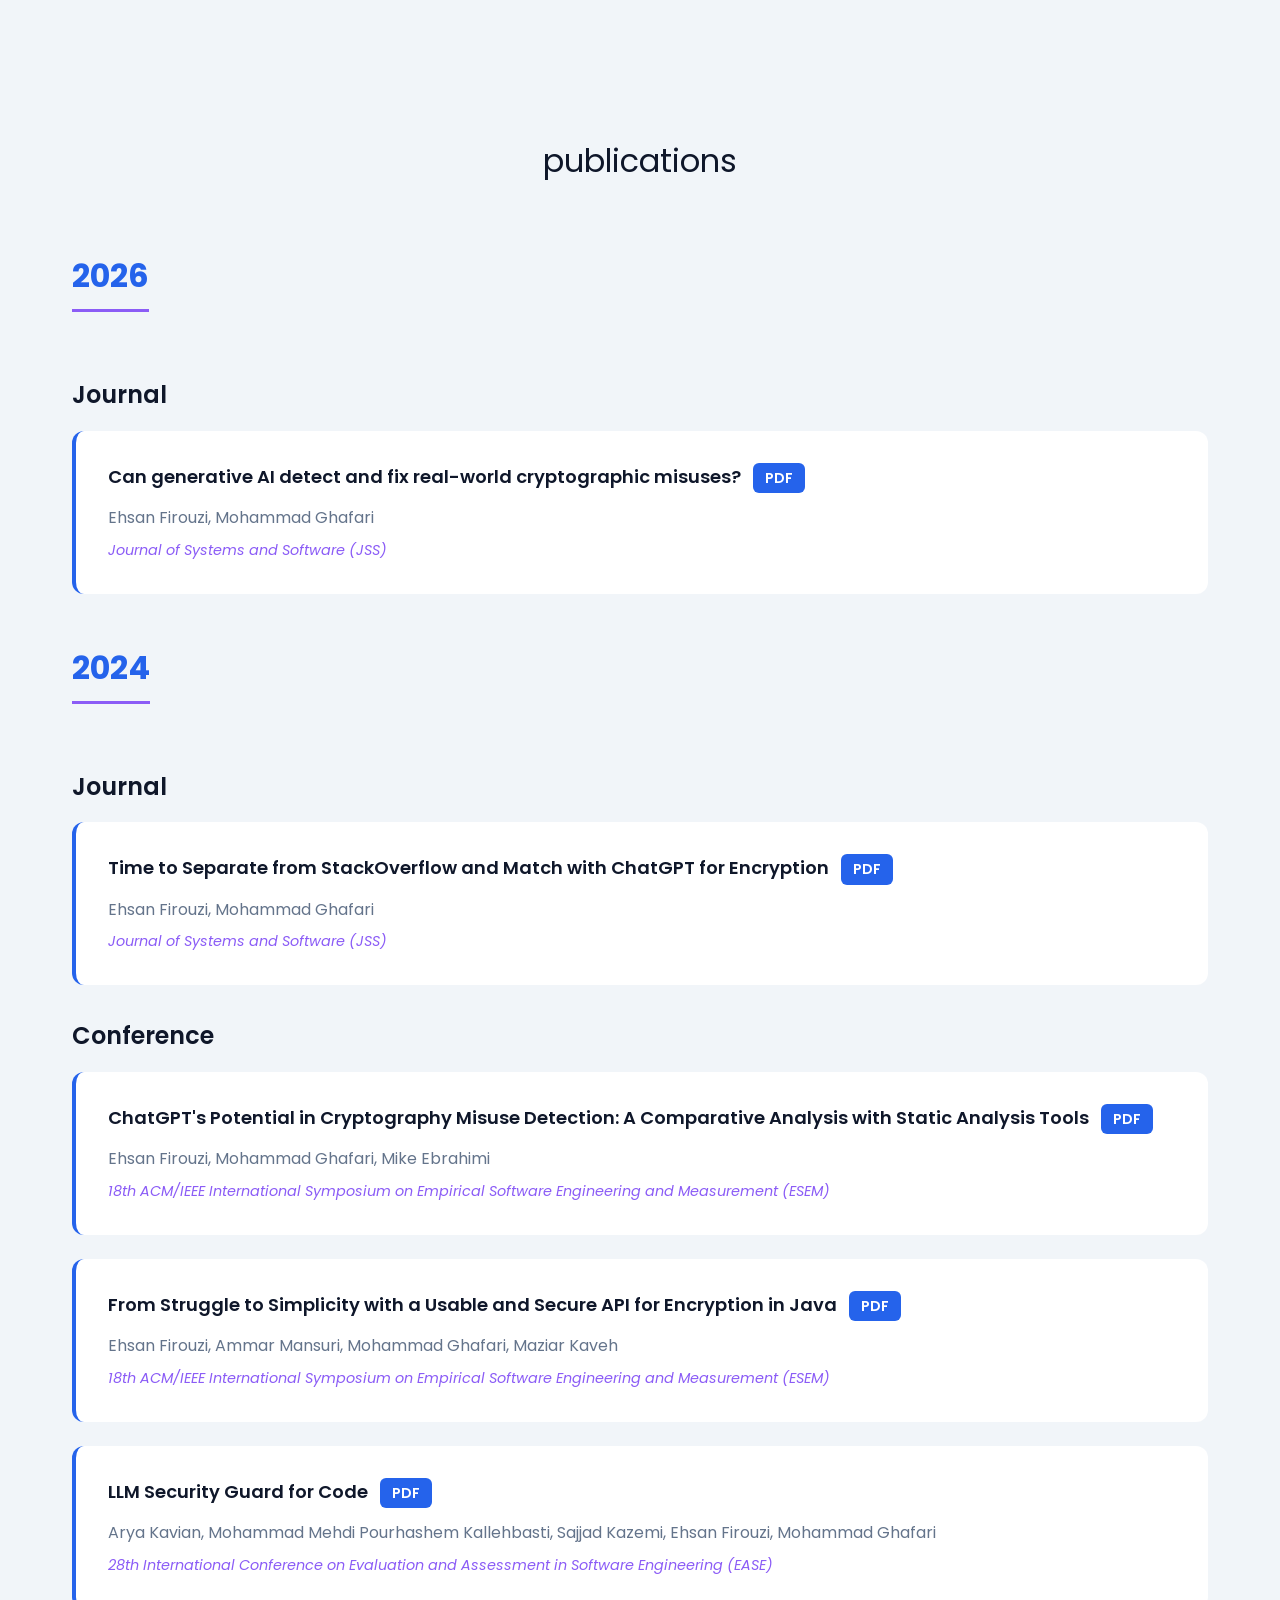
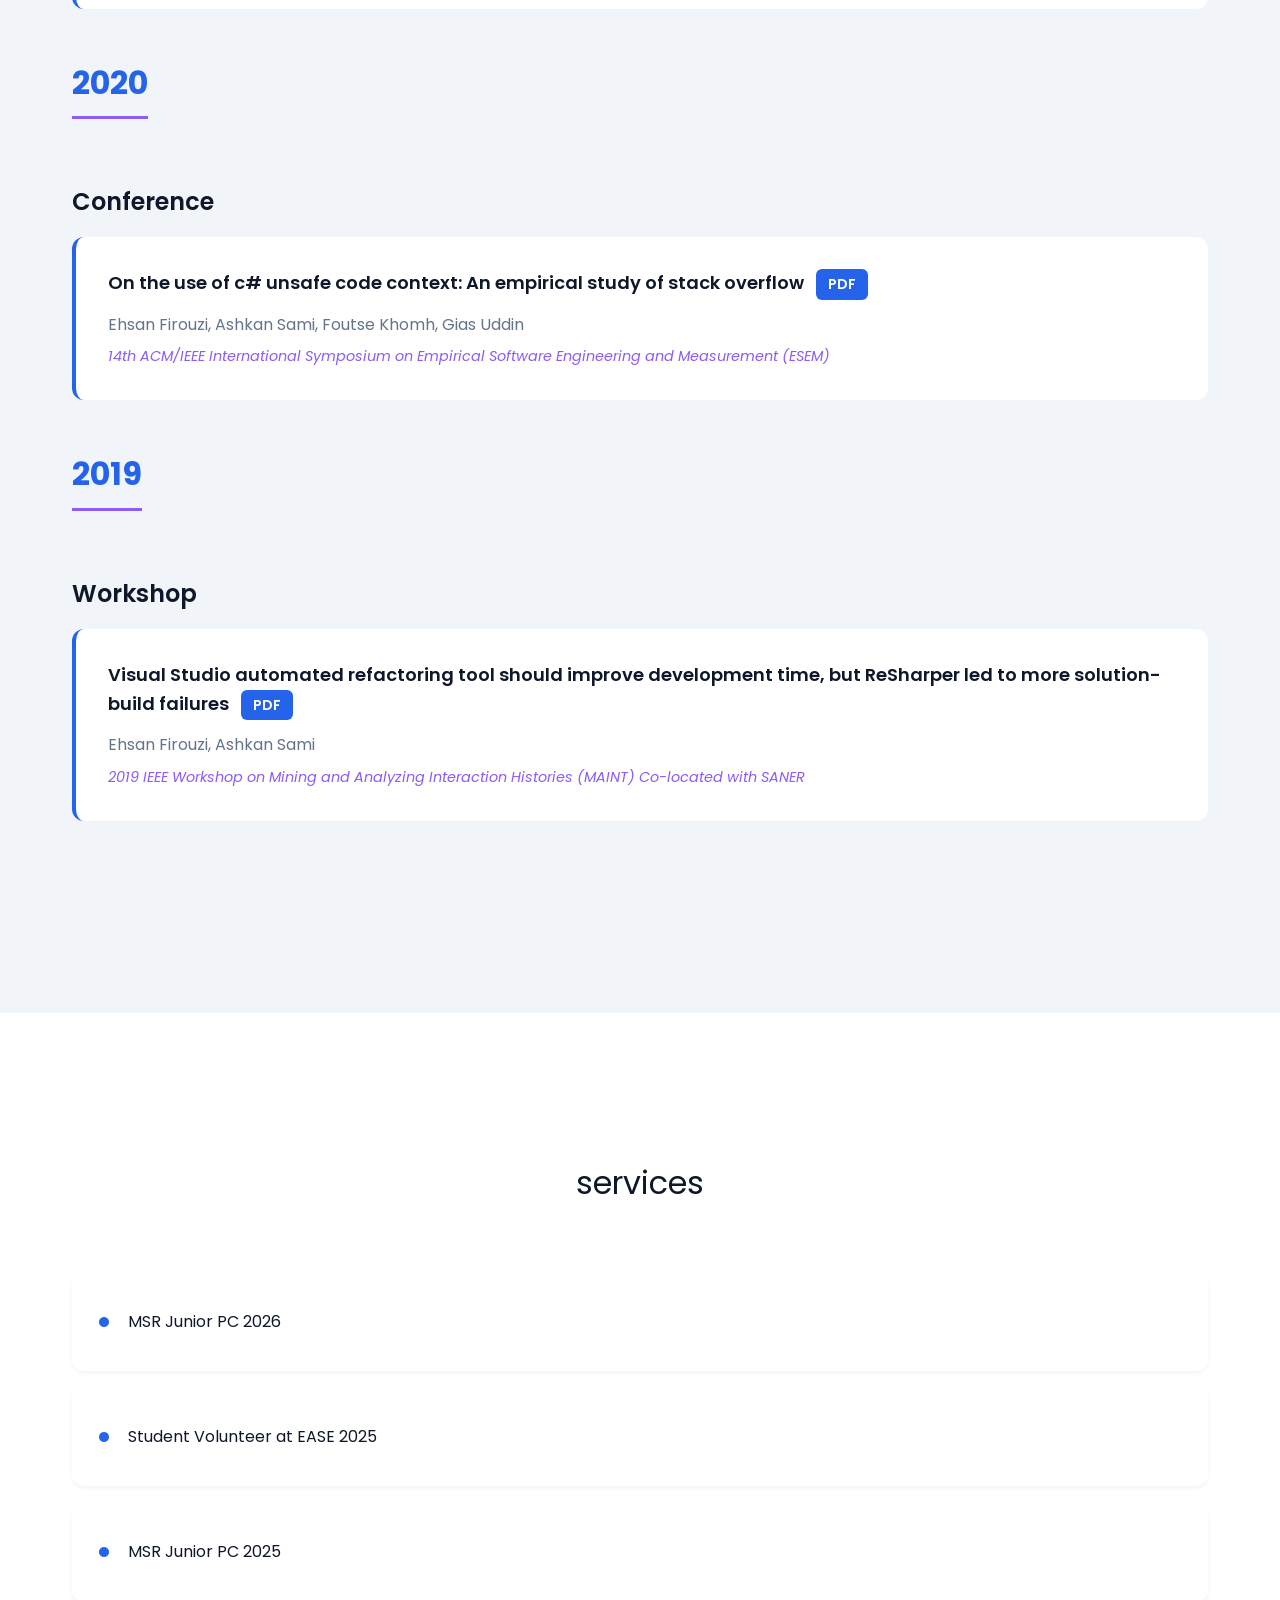
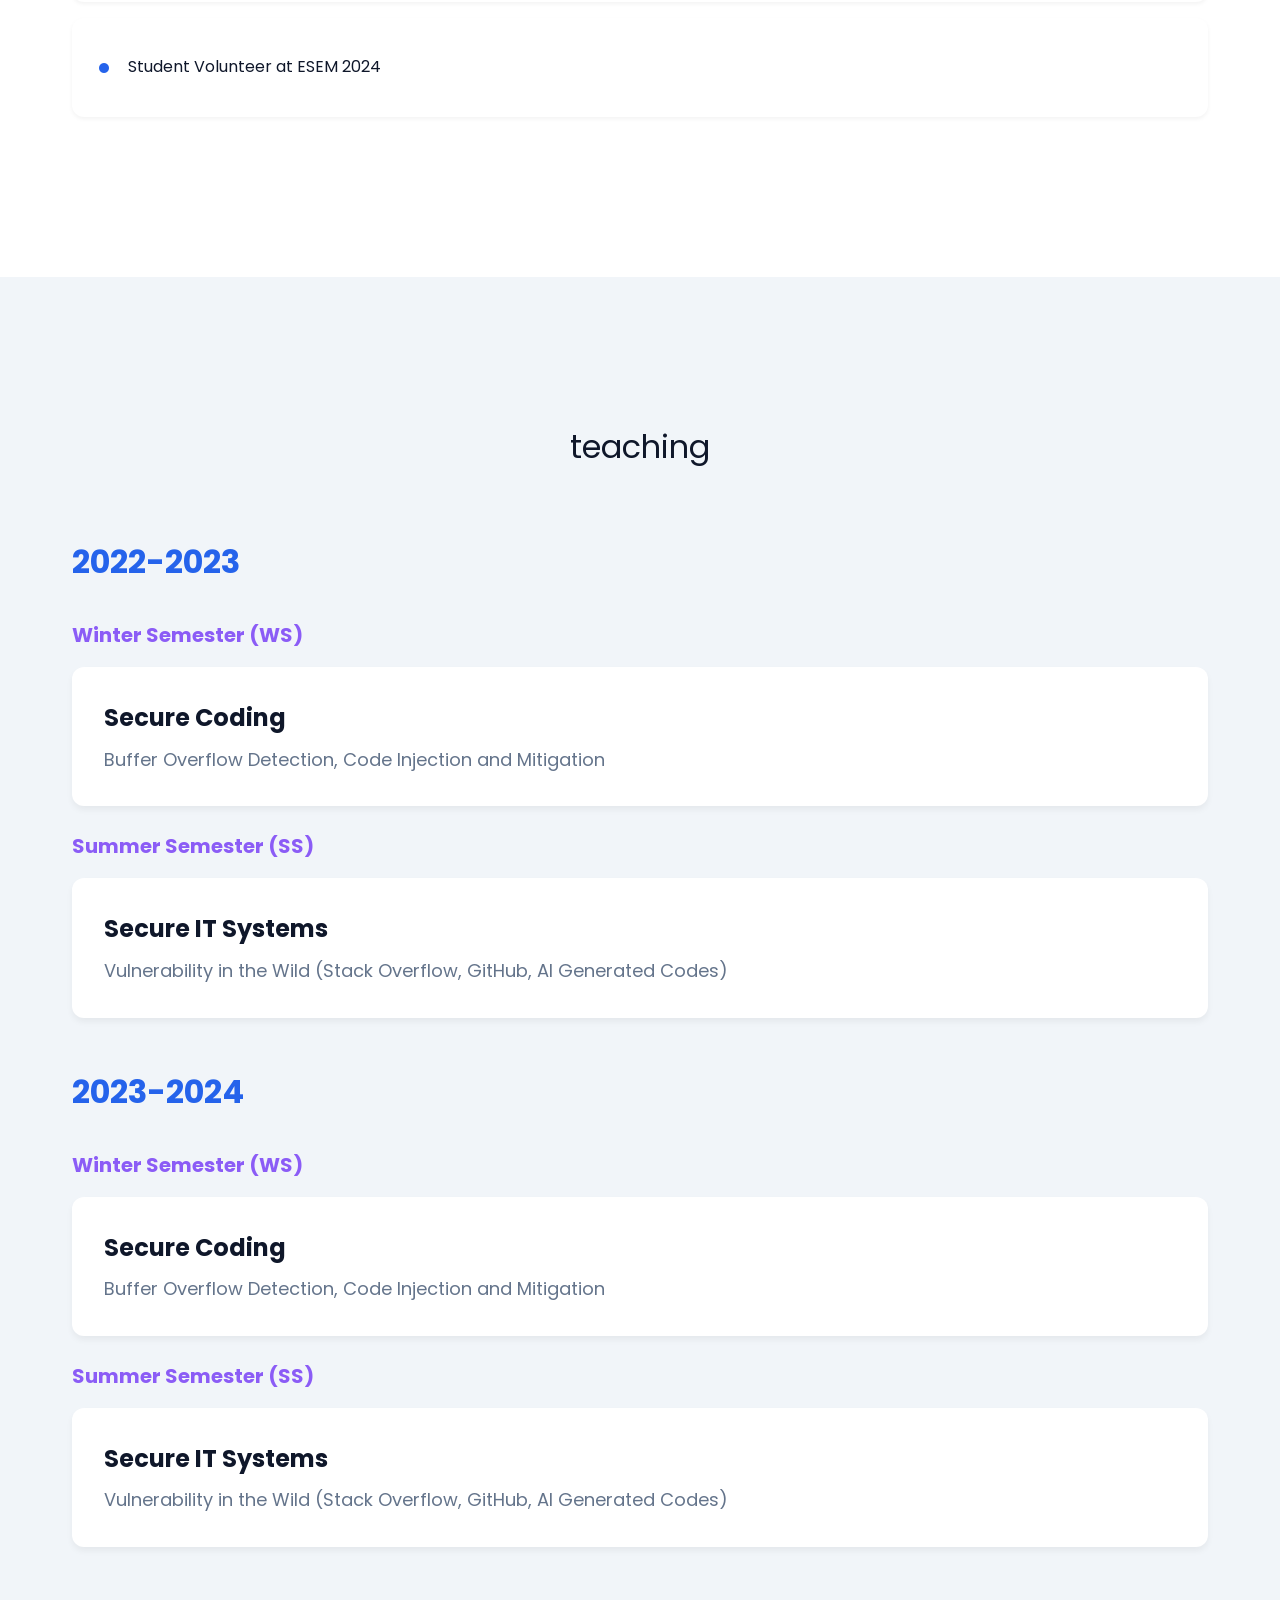
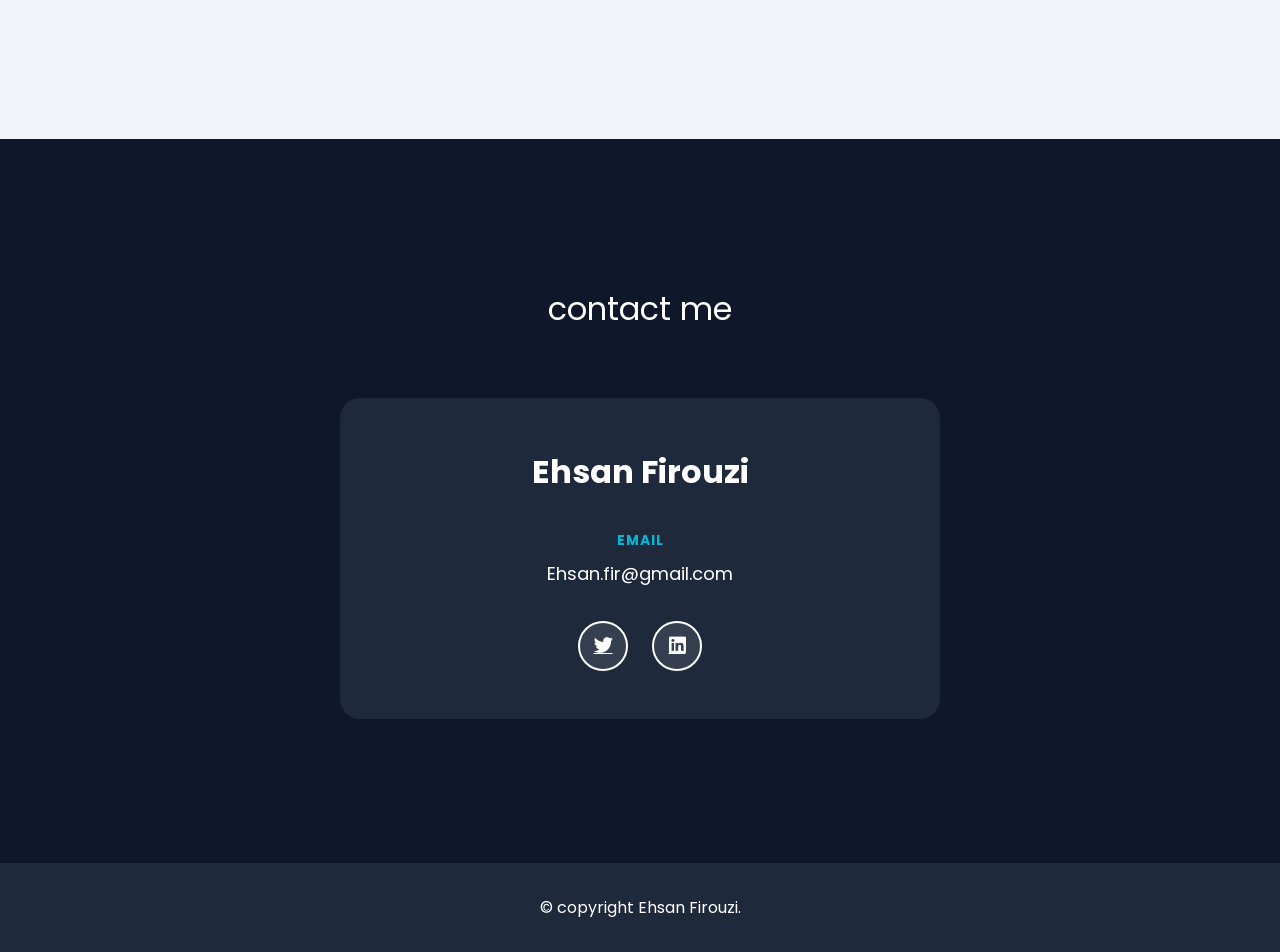
==== commit c8b0e308: "Update index.html" ====
--- a/index.html
+++ b/index.html
@@ -96,7 +96,7 @@
             align-items: center;
             justify-content: center;
             background: linear-gradient(rgba(59, 89, 152, 0.7), rgba(59, 89, 152, 0.7)), 
-                        url('data:image/svg+xml,<svg xmlns="http://www.w3.org/2000/svg" viewBox="0 0 1200 800"><rect fill="%233b5998" width="1200" height="800"/></svg>');
+                        url('assets/images/about/welcome-banner.jpg');
             background-size: cover;
             background-position: center;
             background-attachment: fixed;
@@ -630,7 +630,7 @@
                 <div class="about-image">
                     <div class="profile-card">
                         <div class="profile-img-wrapper">
-                            <img src="data:image/svg+xml,%3Csvg xmlns='http://www.w3.org/2000/svg' viewBox='0 0 400 500'%3E%3Crect fill='%234a5568' width='400' height='500'/%3E%3Ctext x='50%25' y='50%25' text-anchor='middle' dy='.3em' fill='white' font-size='40' font-family='Arial'%3EProfile Photo%3C/text%3E%3C/svg%3E" alt="Ehsan Firouzi">
+                            <img src="assets/images/about/profile_image.jpg" alt="Ehsan Firouzi">
                         </div>
                         <div class="social-section">
                             <div class="social-links">
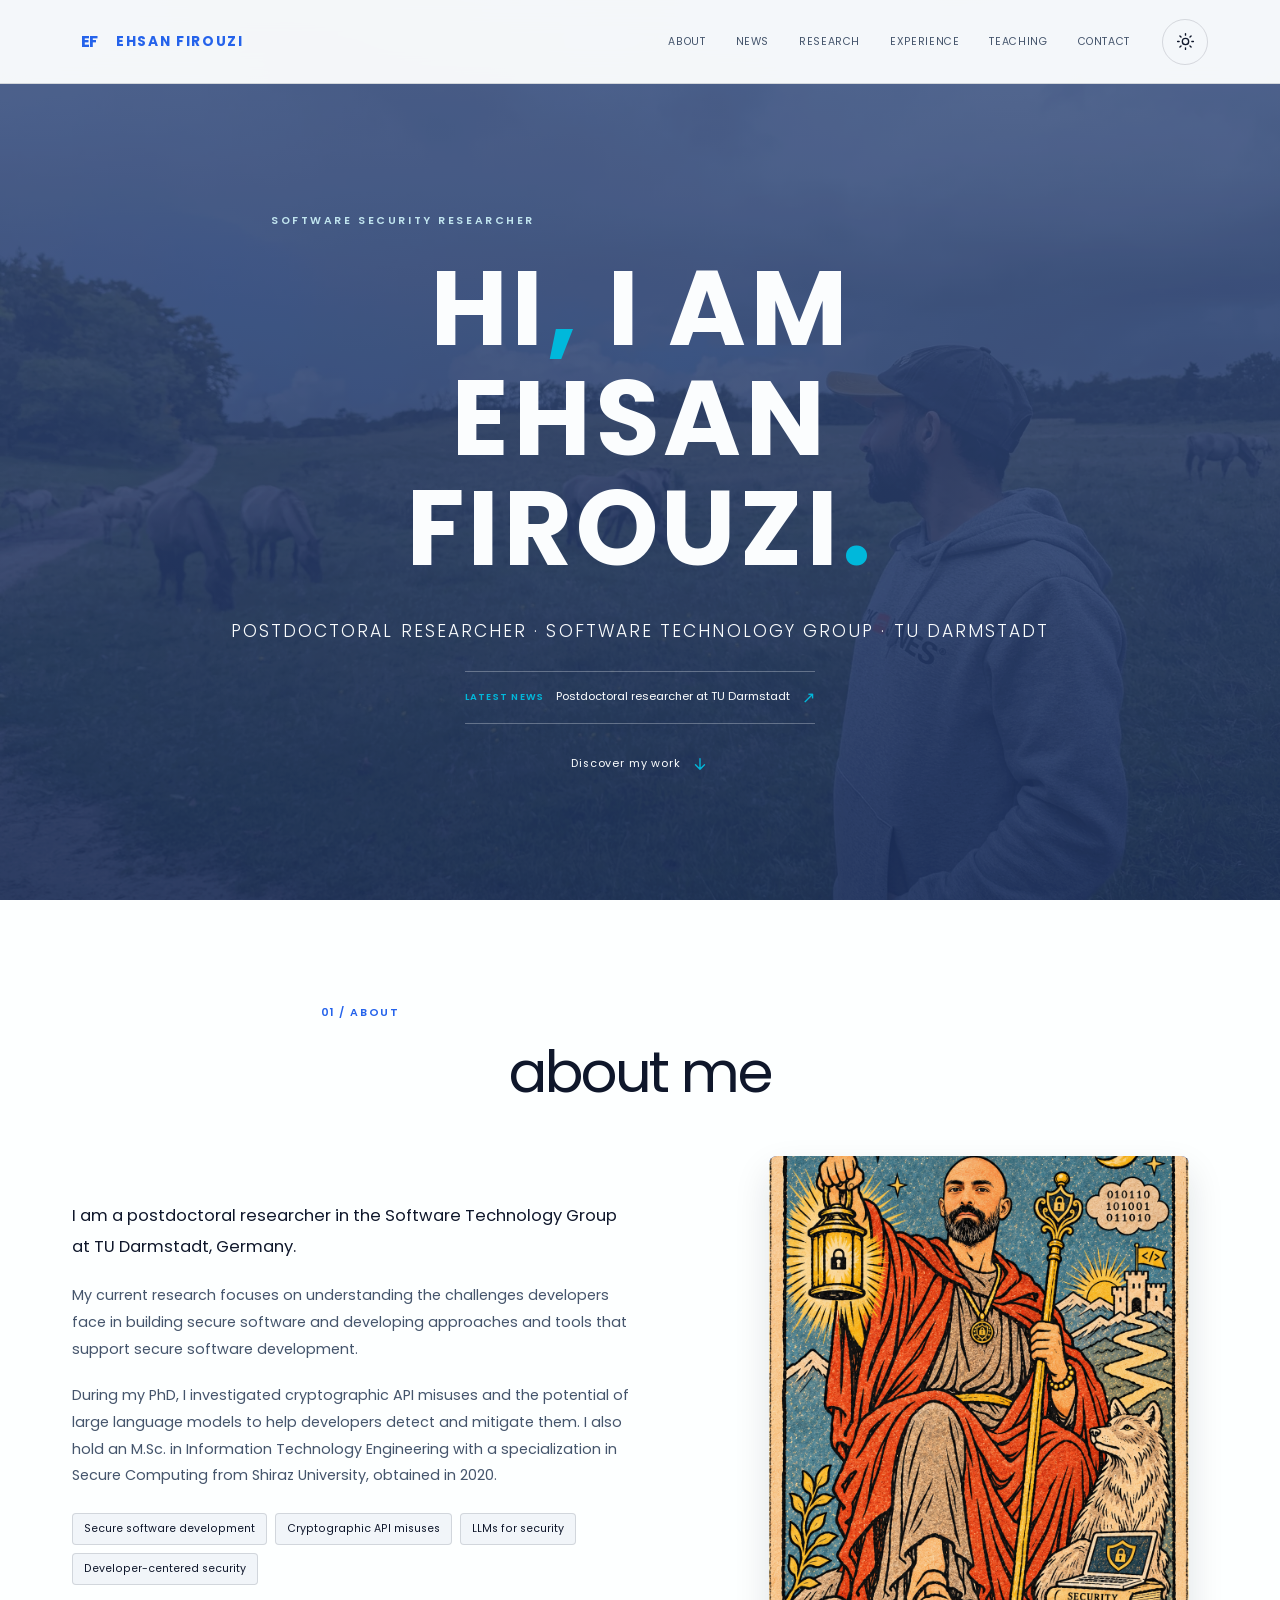
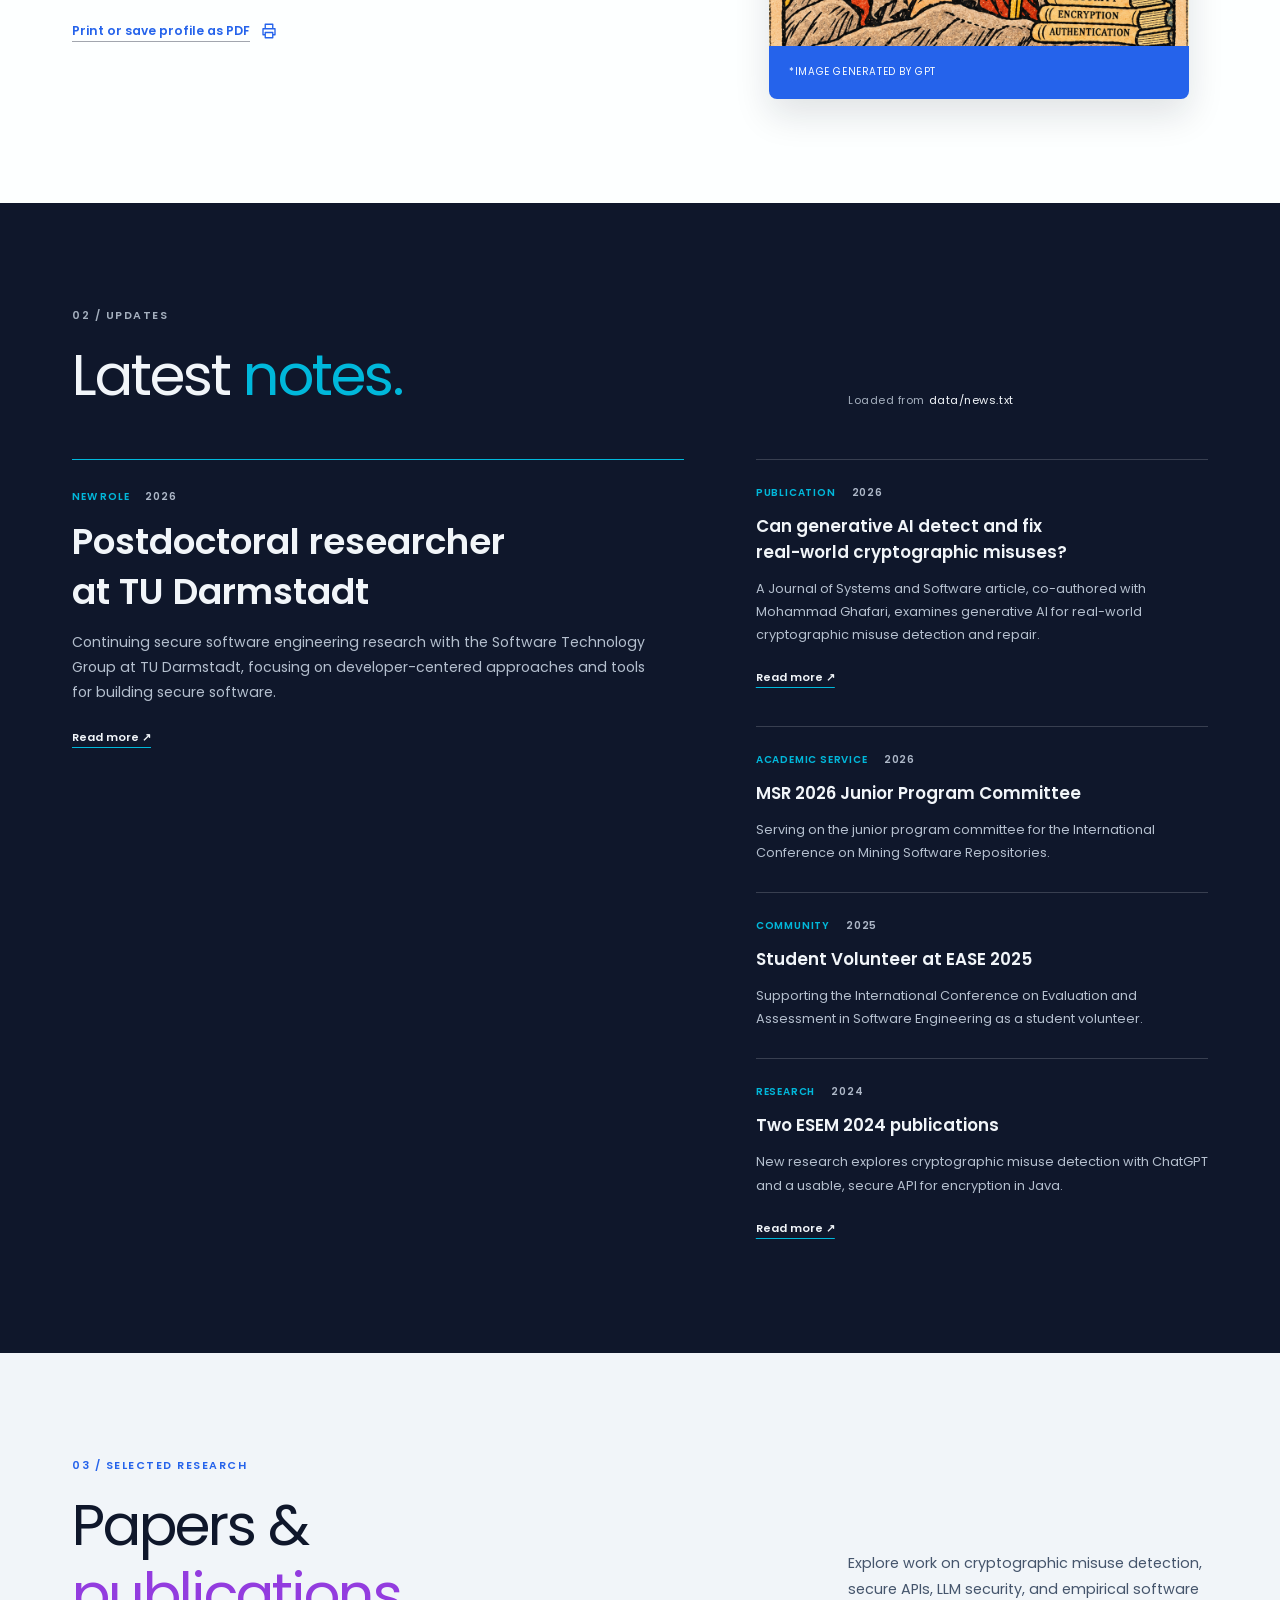
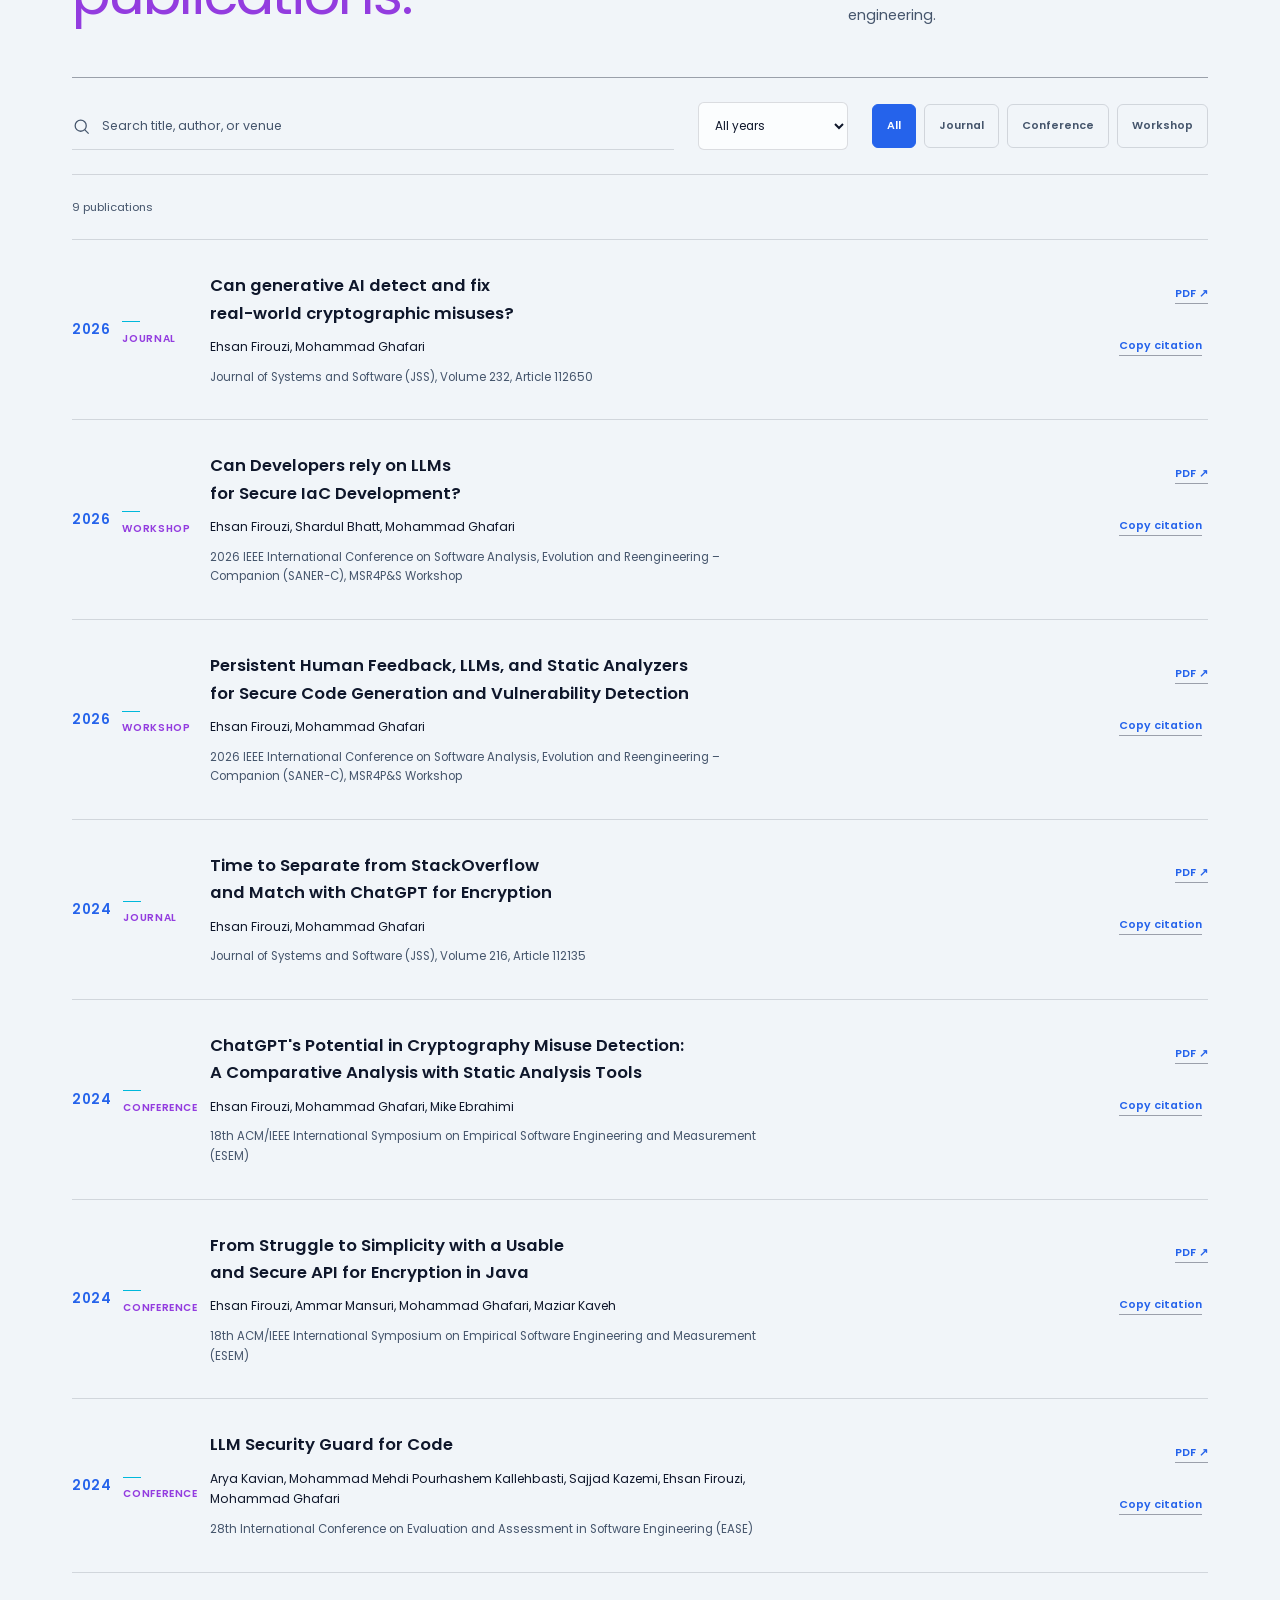
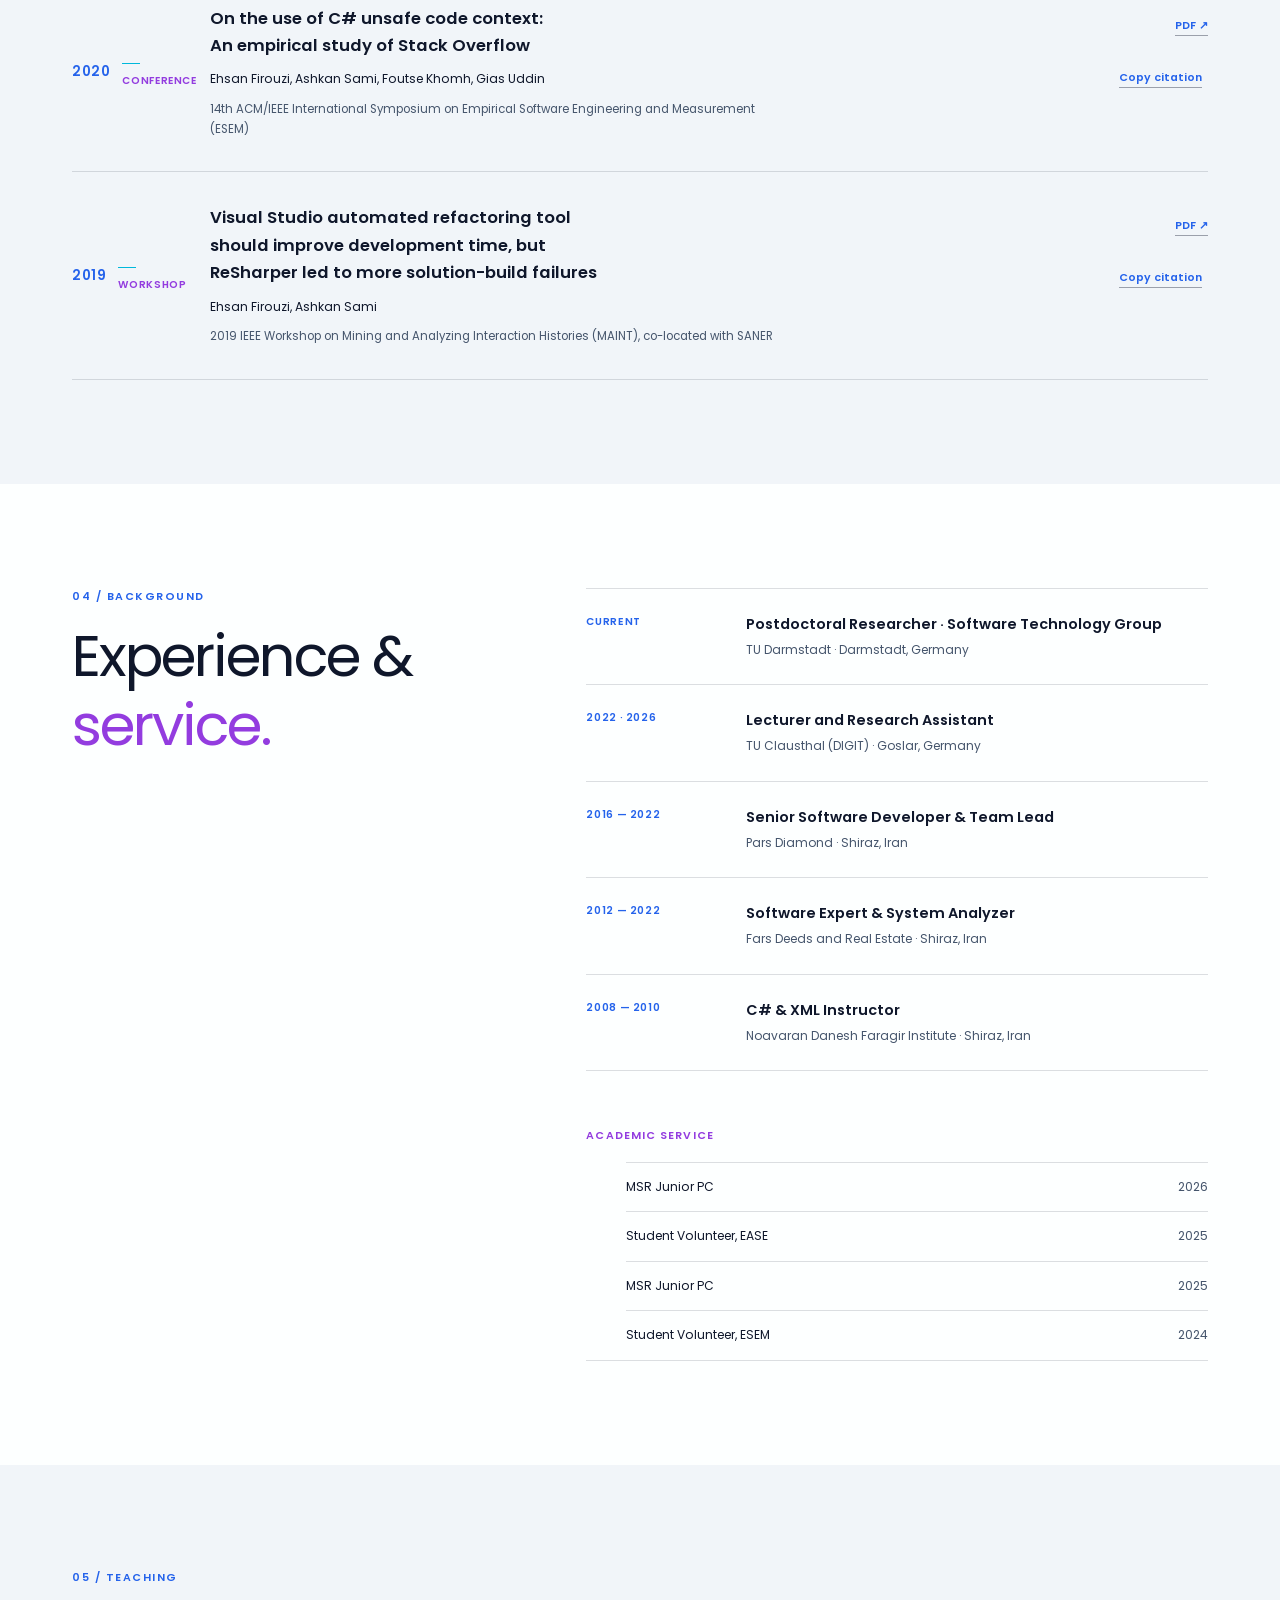
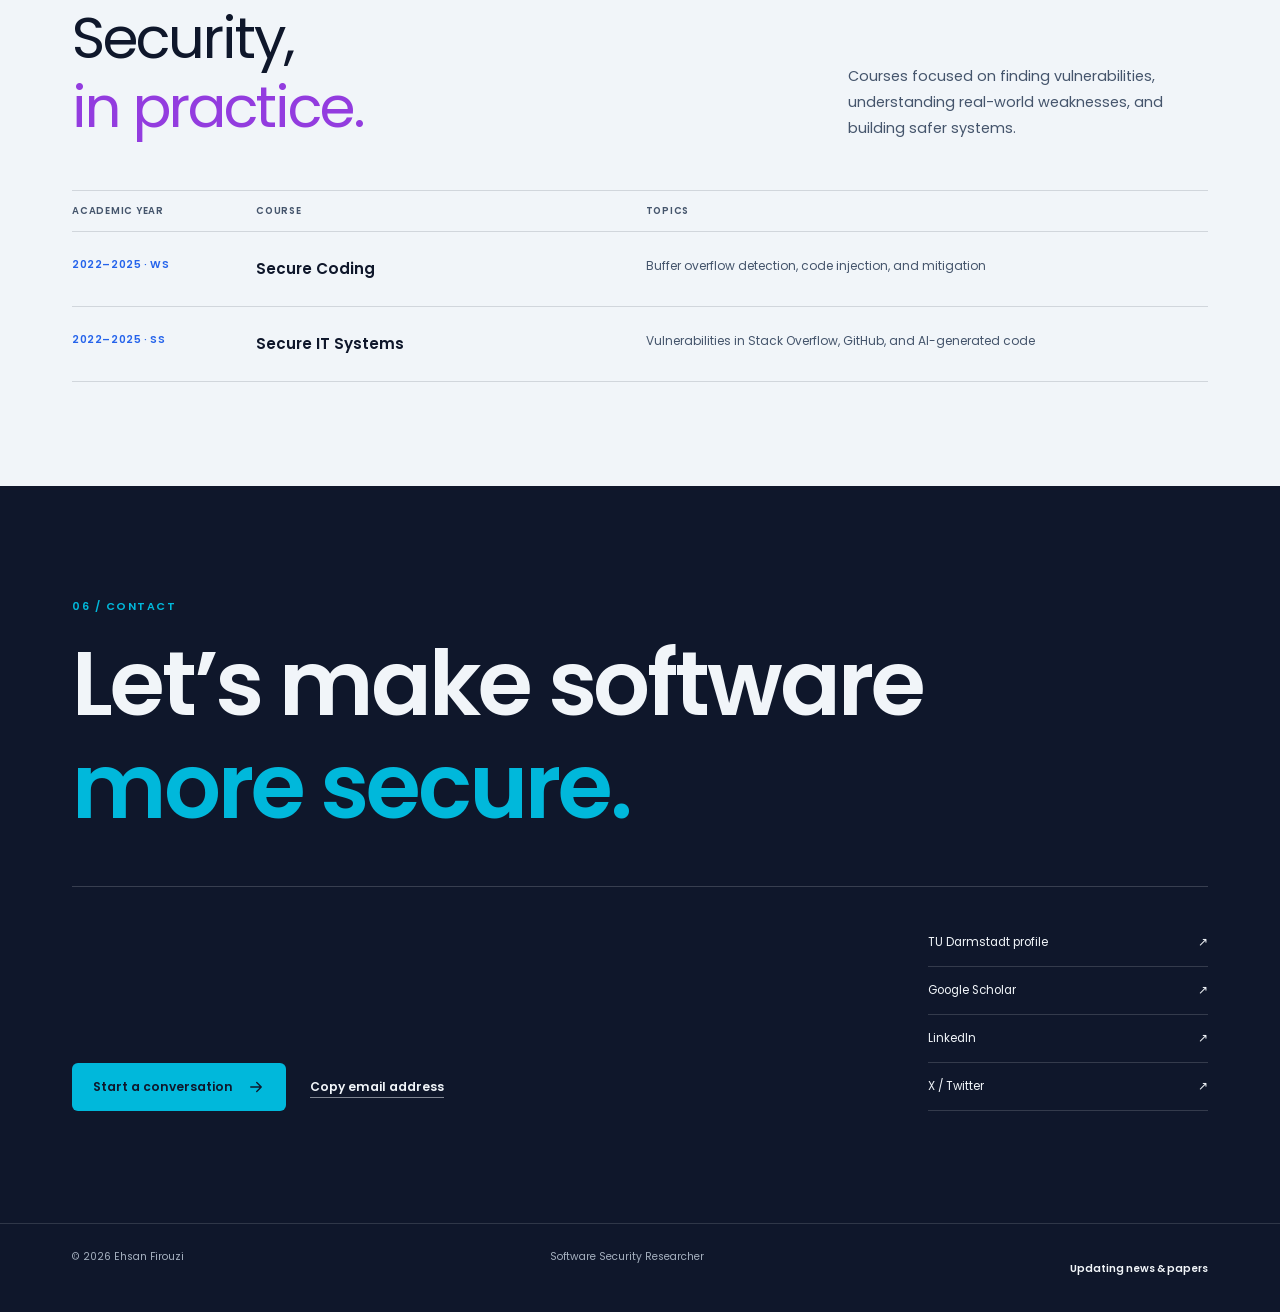
==== commit df16e69d: "Add files via upload" ====
--- a/index.html
+++ b/index.html
@@ -1,843 +1,246 @@
-<!DOCTYPE html>
-<html lang="en">
+<!doctype html>
+<html lang="en" data-theme="light">
 <head>
-    <meta charset="UTF-8">
-    <meta name="viewport" content="width=device-width, initial-scale=1.0">
-    <meta name="description" content="Ehsan Firouzi - Software Security Researcher">
-    <meta name="keywords" content="Ehsan Firouzi, Software Security, Secure Coding">
-    <meta name="author" content="Ehsan Firouzi">
-    <title>Ehsan Firouzi | Security Researcher</title>
-    <link href="https://fonts.googleapis.com/css?family=Poppins:100,200,300,400,500,600,700,800,900&amp;subset=devanagari,latin-ext" rel="stylesheet">
-    <link rel="stylesheet" href="https://cdnjs.cloudflare.com/ajax/libs/font-awesome/6.4.0/css/all.min.css">
-    <style>
-        * {
-            margin: 0;
-            padding: 0;
-            box-sizing: border-box;
-        }
-
-        :root {
-            --primary: #2563eb;
-            --primary-dark: #1e40af;
-            --secondary: #8b5cf6;
-            --accent: #06b6d4;
-            --dark: #0f172a;
-            --dark-light: #1e293b;
-            --gray: #64748b;
-            --light: #f1f5f9;
-            --white: #ffffff;
-        }
-
-        body {
-            font-family: 'Poppins', sans-serif;
-            line-height: 1.6;
-            color: var(--dark);
-            background: var(--white);
-        }
-
-        /* Navigation - Original Style */
-        nav {
-            position: fixed;
-            top: 0;
-            width: 100%;
-            background: rgba(255, 255, 255, 0.98);
-            backdrop-filter: blur(10px);
-            box-shadow: 0 1px 3px rgba(0, 0, 0, 0.1);
-            z-index: 1000;
-            transition: all 0.3s ease;
-        }
-
-        nav.scrolled {
-            box-shadow: 0 4px 6px rgba(0, 0, 0, 0.1);
-        }
-
-        .nav-container {
-            max-width: 1200px;
-            margin: 0 auto;
-            padding: 1.2rem 2rem;
-            display: flex;
-            justify-content: space-between;
-            align-items: center;
-        }
-
-        .logo {
-            font-size: 1.3rem;
-            font-weight: 700;
-            color: var(--primary);
-            text-decoration: none;
-            text-transform: uppercase;
-            letter-spacing: 2px;
-        }
-
-        .nav-links {
-            display: flex;
-            gap: 2.5rem;
-            list-style: none;
-        }
-
-        .nav-links a {
-            color: var(--gray);
-            text-decoration: none;
-            font-weight: 500;
-            font-size: 0.9rem;
-            text-transform: uppercase;
-            letter-spacing: 1px;
-            transition: color 0.3s;
-        }
-
-        .nav-links a:hover {
-            color: var(--primary);
-        }
-
-        /* Hero Section - With Background Image Style */
-        .hero {
-            min-height: 100vh;
-            display: flex;
-            align-items: center;
-            justify-content: center;
-            background: linear-gradient(rgba(59, 89, 152, 0.7), rgba(59, 89, 152, 0.7)), 
-                        url('assets/images/about/welcome-banner.jpg');
-            background-size: cover;
-            background-position: center;
-            background-attachment: fixed;
-            position: relative;
-            overflow: hidden;
-            padding-top: 80px;
-        }
-
-        .hero::before {
-            content: '';
-            position: absolute;
-            top: 0;
-            left: 0;
-            right: 0;
-            bottom: 0;
-            background: rgba(0, 0, 0, 0.3);
-        }
-
-        .hero-content {
-            text-align: center;
-            color: white;
-            z-index: 1;
-            padding: 2rem;
-        }
-
-        .hero h1 {
-            font-size: 5rem;
-            font-weight: 700;
-            margin-bottom: 1rem;
-            animation: fadeInUp 0.8s ease;
-            text-transform: uppercase;
-            letter-spacing: 3px;
-        }
-
-        .hero h1 .comma {
-            color: var(--accent);
-        }
-
-        .hero h1 .dot {
-            color: var(--accent);
-        }
-
-        .hero .subtitle {
-            font-size: 1.3rem;
-            margin-top: 2rem;
-            opacity: 0.95;
-            animation: fadeInUp 0.8s ease 0.2s both;
-            font-weight: 300;
-            letter-spacing: 2px;
-            text-transform: uppercase;
-        }
-
-        @keyframes fadeInUp {
-            from {
-                opacity: 0;
-                transform: translateY(30px);
-            }
-            to {
-                opacity: 1;
-                transform: translateY(0);
-            }
-        }
-
-        /* Container */
-        .container {
-            max-width: 1200px;
-            margin: 0 auto;
-            padding: 4rem 2rem;
-        }
-
-        /* Section Headers */
-        .section-header {
-            text-align: center;
-            margin-bottom: 4rem;
-        }
-
-        .section-header h2 {
-            font-size: 2rem;
-            color: var(--dark);
-            margin-bottom: 1rem;
-            text-transform: lowercase;
-            font-weight: 400;
-        }
-
-        /* About Section - Original Style */
-        .about {
-            background: var(--white);
-            padding: 5rem 0;
-        }
-
-        .about-content {
-            display: grid;
-            grid-template-columns: 1fr 1fr;
-            gap: 4rem;
-            align-items: start;
-        }
-
-        .about-text {
-            padding-right: 2rem;
-        }
-
-        .about-text h3 {
-            font-size: 1.1rem;
-            line-height: 1.8;
-            color: var(--dark);
-            margin-bottom: 2rem;
-            font-weight: 400;
-        }
-
-        .about-info {
-            background: var(--light);
-            padding: 1.5rem;
-            border-radius: 8px;
-            margin-top: 2rem;
-        }
-
-        .about-info h4 {
-            color: var(--dark);
-            margin-bottom: 0.5rem;
-            font-size: 0.9rem;
-            font-weight: 600;
-        }
-
-        .about-info p {
-            color: var(--gray);
-            font-weight: 400;
-            font-size: 0.95rem;
-        }
-
-        .about-image {
-            position: relative;
-        }
-
-        .profile-card {
-            background: white;
-            padding: 0;
-            border-radius: 0;
-            text-align: center;
-        }
-
-        .profile-img-wrapper {
-            width: 100%;
-            height: auto;
-            margin-bottom: 1.5rem;
-            overflow: hidden;
-            border-radius: 8px;
-        }
-
-        .profile-img-wrapper img {
-            width: 100%;
-            height: auto;
-            display: block;
-        }
-
-        .social-section {
-            background: #3b5998;
-            padding: 2rem;
-            border-radius: 0 0 8px 8px;
-        }
-
-        .social-links {
-            display: flex;
-            justify-content: center;
-            gap: 1.5rem;
-        }
-
-        .social-links a {
-            width: 50px;
-            height: 50px;
-            border-radius: 50%;
-            background: rgba(255, 255, 255, 0.1);
-            border: 2px solid white;
-            display: flex;
-            align-items: center;
-            justify-content: center;
-            color: white;
-            transition: all 0.3s;
-            font-size: 1.2rem;
-        }
-
-        .social-links a:hover {
-            background: white;
-            color: #3b5998;
-            transform: translateY(-3px);
-        }
-
-        /* Experience Timeline */
-        .experience {
-            background: var(--white);
-            padding: 5rem 0;
-        }
-
-        .timeline {
-            position: relative;
-            padding-left: 3rem;
-        }
-
-        .timeline::before {
-            content: '';
-            position: absolute;
-            left: 0;
-            top: 0;
-            bottom: 0;
-            width: 2px;
-            background: linear-gradient(180deg, var(--primary), var(--secondary));
-        }
-
-        .timeline-item {
-            position: relative;
-            margin-bottom: 3rem;
-            padding: 2rem;
-            background: white;
-            border-radius: 12px;
-            box-shadow: 0 4px 6px rgba(0, 0, 0, 0.05);
-            transition: all 0.3s;
-        }
-
-        .timeline-item:hover {
-            transform: translateX(10px);
-            box-shadow: 0 8px 16px rgba(0, 0, 0, 0.1);
-        }
-
-        .timeline-item::before {
-            content: '';
-            position: absolute;
-            left: -3.5rem;
-            top: 2rem;
-            width: 16px;
-            height: 16px;
-            background: var(--primary);
-            border: 4px solid white;
-            border-radius: 50%;
-            box-shadow: 0 0 0 4px var(--light);
-        }
-
-        .timeline-date {
-            color: var(--primary);
-            font-weight: 600;
-            margin-bottom: 0.5rem;
-        }
-
-        .timeline-title {
-            font-size: 1.25rem;
-            color: var(--dark);
-            margin-bottom: 0.5rem;
-        }
-
-        .timeline-company {
-            color: var(--gray);
-            font-size: 0.9rem;
-        }
-
-        /* Publications */
-        .publications {
-            background: var(--light);
-            padding: 5rem 0;
-        }
-
-        .year-group {
-            margin-bottom: 3rem;
-        }
-
-        .year-title {
-            font-size: 2rem;
-            color: var(--primary);
-            margin-bottom: 2rem;
-            display: inline-block;
-            padding-bottom: 0.5rem;
-            border-bottom: 3px solid var(--secondary);
-        }
-
-        .pub-type {
-            font-size: 1.5rem;
-            color: var(--dark);
-            margin: 2rem 0 1rem;
-            font-weight: 600;
-        }
-
-        .publication-item {
-            background: white;
-            padding: 2rem;
-            border-radius: 12px;
-            margin-bottom: 1.5rem;
-            border-left: 4px solid var(--primary);
-            transition: all 0.3s;
-        }
-
-        .publication-item:hover {
-            transform: translateX(8px);
-            box-shadow: 0 8px 16px rgba(0, 0, 0, 0.1);
-        }
-
-        .pub-title {
-            font-size: 1.125rem;
-            color: var(--dark);
-            margin-bottom: 0.75rem;
-            font-weight: 600;
-        }
-
-        .pub-authors {
-            color: var(--gray);
-            margin-bottom: 0.5rem;
-        }
-
-        .pub-venue {
-            color: var(--secondary);
-            font-style: italic;
-            font-size: 0.9rem;
-        }
-
-        .pdf-link {
-            display: inline-block;
-            margin-left: 0.5rem;
-            padding: 0.25rem 0.75rem;
-            background: var(--primary);
-            color: white;
-            text-decoration: none;
-            border-radius: 6px;
-            font-size: 0.875rem;
-            transition: all 0.3s;
-        }
-
-        .pdf-link:hover {
-            background: var(--primary-dark);
-            transform: translateY(-2px);
-        }
-
-        /* Services */
-        .services {
-            background: white;
-            padding: 5rem 0;
-        }
-
-        .service-item {
-            background: white;
-            padding: 1.5rem;
-            border-radius: 12px;
-            margin-bottom: 1rem;
-            display: flex;
-            align-items: center;
-            gap: 1rem;
-            box-shadow: 0 2px 4px rgba(0, 0, 0, 0.05);
-        }
-
-        .service-item::before {
-            content: '•';
-            color: var(--primary);
-            font-size: 2rem;
-            font-weight: bold;
-        }
-
-        /* Teaching */
-        .teaching {
-            background: var(--light);
-            padding: 5rem 0;
-        }
-
-        .semester-group {
-            margin-bottom: 3rem;
-        }
-
-        .academic-year {
-            font-size: 2rem;
-            color: var(--primary);
-            margin-bottom: 2rem;
-        }
-
-        .semester-title {
-            color: var(--secondary);
-            font-size: 1.25rem;
-            margin: 1.5rem 0 1rem;
-        }
-
-        .course-item {
-            background: white;
-            padding: 2rem;
-            border-radius: 12px;
-            margin-bottom: 1.5rem;
-            box-shadow: 0 4px 6px rgba(0, 0, 0, 0.05);
-        }
-
-        .course-name {
-            font-size: 1.5rem;
-            color: var(--dark);
-            margin-bottom: 0.5rem;
-        }
-
-        .course-desc {
-            color: var(--gray);
-            font-size: 1.125rem;
-        }
-
-        /* Contact */
-        .contact {
-            background: var(--dark);
-            color: white;
-            padding: 5rem 0;
-        }
-
-        .contact .section-header h2 {
-            color: white;
-        }
-
-        .contact-card {
-            background: var(--dark-light);
-            padding: 3rem;
-            border-radius: 20px;
-            text-align: center;
-            max-width: 600px;
-            margin: 0 auto;
-        }
-
-        .contact-card h3 {
-            font-size: 2rem;
-            margin-bottom: 2rem;
-        }
-
-        .contact-info {
-            margin-bottom: 2rem;
-        }
-
-        .contact-info h4 {
-            color: var(--accent);
-            margin-bottom: 0.5rem;
-            text-transform: uppercase;
-            font-size: 0.875rem;
-            letter-spacing: 1px;
-        }
-
-        .contact-info p {
-            font-size: 1.125rem;
-        }
-
-        /* Footer */
-        footer {
-            background: var(--dark-light);
-            color: white;
-            text-align: center;
-            padding: 2rem;
-        }
-
-        /* Responsive */
-        @media (max-width: 768px) {
-            .nav-links {
-                display: none;
-            }
-
-            .hero h1 {
-                font-size: 2.5rem;
-            }
-
-            .hero .subtitle {
-                font-size: 1rem;
-            }
-
-            .about-content {
-                grid-template-columns: 1fr;
-            }
-
-            .timeline {
-                padding-left: 2rem;
-            }
-        }
-
-        .scroll-top {
-            position: fixed;
-            bottom: 2rem;
-            right: 2rem;
-            width: 50px;
-            height: 50px;
-            background: #a855f7;
-            color: white;
-            border-radius: 50%;
-            display: flex;
-            align-items: center;
-            justify-content: center;
-            cursor: pointer;
-            opacity: 0;
-            transition: all 0.3s;
-            z-index: 999;
-        }
-
-        .scroll-top.visible {
-            opacity: 1;
-        }
-
-        .scroll-top:hover {
-            background: #9333ea;
-            transform: translateY(-5px);
-        }
-    </style>
+  <meta charset="utf-8">
+  <meta name="viewport" content="width=device-width, initial-scale=1">
+  <meta http-equiv="Content-Security-Policy" content="default-src 'self'; script-src 'self'; style-src 'self'; img-src 'self' data:; font-src 'self'; connect-src 'self'; object-src 'none'; base-uri 'none'; form-action 'none'; upgrade-insecure-requests">
+  <meta name="referrer" content="strict-origin-when-cross-origin">
+  <meta name="description" content="Ehsan Firouzi is a postdoctoral researcher in the Software Technology Group at TU Darmstadt, working on secure software development, cryptographic API misuses, and LLMs for security.">
+  <meta name="author" content="Ehsan Firouzi">
+  <meta name="theme-color" content="#0f172a">
+  <meta property="og:type" content="profile">
+  <meta property="og:title" content="Ehsan Firouzi — Software Security Researcher">
+  <meta property="og:description" content="Postdoctoral research on secure software development, cryptographic API misuses, and LLMs for security at TU Darmstadt.">
+  <meta property="og:image" content="assets/images/ehsan-firouzi-tu-darmstadt.webp">
+  <meta name="twitter:card" content="summary_large_image">
+  <title>Ehsan Firouzi — Software Security Researcher</title>
+  <link rel="icon" href="assets/images/favicon.png" type="image/png">
+  <link rel="preload" href="assets/fonts/poppins-400.woff2" as="font" type="font/woff2" crossorigin>
+  <link rel="preload" href="assets/fonts/poppins-700.woff2" as="font" type="font/woff2" crossorigin>
+  <link rel="preload" href="assets/images/hero-background.webp" as="image">
+  <link rel="stylesheet" href="assets/css/styles.css">
+  <script src="assets/js/content-fallback.js" defer></script>
+  <script src="assets/js/app.js" defer></script>
 </head>
 <body>
-    <!-- Navigation -->
-    <nav id="navbar">
-        <div class="nav-container">
-            <a href="#" class="logo">Ehsan Firouzi</a>
-            <ul class="nav-links">
-                <li><a href="#about">About</a></li>
-                <li><a href="#experience">Experience</a></li>
-                <li><a href="#publications">Publications</a></li>
-                <li><a href="#services">Services</a></li>
-                <li><a href="#teaching">Teaching</a></li>
-                <li><a href="#contact">Contact</a></li>
+  <a class="skip-link" href="#main-content">Skip to content</a>
+
+  <header class="site-header" id="site-header">
+    <div class="nav-shell">
+      <a class="brand" href="#top" aria-label="Ehsan Firouzi, back to top">
+        <span class="brand-mark" aria-hidden="true">EF</span>
+        <span class="brand-name">Ehsan Firouzi</span>
+      </a>
+
+      <nav class="primary-nav" aria-label="Primary navigation">
+        <ul class="nav-links" id="nav-links">
+          <li><a href="#about">About</a></li>
+          <li><a href="#news">News</a></li>
+          <li><a href="#publications">Research</a></li>
+          <li><a href="#experience">Experience</a></li>
+          <li><a href="#teaching">Teaching</a></li>
+          <li><a href="#contact">Contact</a></li>
+        </ul>
+      </nav>
+
+      <div class="nav-actions">
+        <button class="icon-button theme-toggle" id="theme-toggle" type="button" aria-label="Switch to dark theme" aria-pressed="false">
+          <svg class="theme-icon theme-icon-sun" viewBox="0 0 24 24" aria-hidden="true"><circle cx="12" cy="12" r="4"/><path d="M12 2v2M12 20v2M4.93 4.93l1.42 1.42M17.66 17.66l1.41 1.41M2 12h2M20 12h2M4.93 19.07l1.42-1.42M17.66 6.34l1.41-1.41"/></svg>
+          <svg class="theme-icon theme-icon-moon" viewBox="0 0 24 24" aria-hidden="true"><path d="M20.4 15.2A8.5 8.5 0 0 1 8.8 3.6 8.5 8.5 0 1 0 20.4 15.2Z"/></svg>
+        </button>
+        <button class="icon-button menu-toggle" id="menu-toggle" type="button" aria-label="Open navigation" aria-expanded="false" aria-controls="nav-links">
+          <svg class="menu-icon-open" viewBox="0 0 24 24" aria-hidden="true"><path d="M4 7h16M4 12h16M4 17h16"/></svg>
+          <svg class="menu-icon-close" viewBox="0 0 24 24" aria-hidden="true"><path d="m6 6 12 12M18 6 6 18"/></svg>
+        </button>
+      </div>
+    </div>
+  </header>
+
+  <main id="main-content">
+    <section class="hero" id="top" aria-labelledby="hero-title">
+      <div class="hero-content">
+        <p class="hero-kicker">Software Security Researcher</p>
+        <h1 id="hero-title">Hi<span class="hero-punctuation">,</span> I am<br>Ehsan<br>Firouzi<span class="hero-punctuation">.</span></h1>
+        <p class="hero-subtitle">Postdoctoral Researcher · Software Technology Group · TU Darmstadt</p>
+        <a class="hero-news" id="hero-news" href="#news" hidden>
+          <span class="hero-news-label">Latest news</span>
+          <span class="hero-news-title" id="hero-news-title"></span>
+          <span aria-hidden="true">↗</span>
+        </a>
+        <a class="hero-scroll" href="#about">Discover my work<svg viewBox="0 0 24 24" aria-hidden="true"><path d="M12 5v14M6 13l6 6 6-6"/></svg></a>
+      </div>
+    </section>
+
+    <section class="section about" id="about" aria-labelledby="about-title">
+      <div class="shell">
+        <div class="about-heading">
+          <p class="section-index">01 / About</p>
+          <h2 id="about-title">About me</h2>
+        </div>
+        <div class="about-layout">
+          <div class="about-content">
+            <p class="lead">I am a postdoctoral researcher in the Software Technology Group at TU Darmstadt, Germany.</p>
+            <p>My current research focuses on understanding the challenges developers face in building secure software and developing approaches and tools that support secure software development.</p>
+            <p>During my PhD, I investigated cryptographic API misuses and the potential of large language models to help developers detect and mitigate them. I also hold an M.Sc. in Information Technology Engineering with a specialization in Secure Computing from Shiraz University, obtained in 2020.</p>
+            <div class="research-topics" aria-label="Research interests">
+              <span>Secure software development</span>
+              <span>Cryptographic API misuses</span>
+              <span>LLMs for security</span>
+              <span>Developer-centered security</span>
+            </div>
+            <button class="text-button" id="print-profile" type="button">Print or save profile as PDF<svg viewBox="0 0 24 24" aria-hidden="true"><path d="M7 8V3h10v5M7 17H4V9h16v8h-3M7 14h10v7H7z"/></svg></button>
+          </div>
+          <figure class="about-portrait">
+            <img src="assets/images/ehsan-firouzi-tu-darmstadt.webp" width="500" height="750" alt="Ehsan Firouzi - TU Darmstadt" loading="lazy">
+           <figcaption><span>*Image generated by GPT</span></figcaption> 
+          </figure>
+        </div>
+      </div>
+    </section>
+
+    <section class="section news-section" id="news" aria-labelledby="news-title">
+      <div class="shell">
+        <div class="section-topline">
+          <div>
+            <p class="section-index">02 / Updates</p>
+            <h2 id="news-title">Latest <em>notes.</em></h2>
+          </div>
+          <p class="source-note">Loaded from <code>data/news.txt</code></p>
+        </div>
+        <div class="news-layout" id="news-list" aria-busy="true">
+          <p class="loading-state">Loading news…</p>
+        </div>
+      </div>
+    </section>
+
+    <section class="section publications-section" id="publications" aria-labelledby="publications-title">
+      <div class="shell">
+        <div class="section-topline publications-heading">
+          <div>
+            <p class="section-index">03 / Selected research</p>
+            <h2 id="publications-title">Papers &amp;<br><em>publications.</em></h2>
+          </div>
+          <p class="section-summary">Explore work on cryptographic misuse detection, secure APIs, LLM security, and empirical software engineering.</p>
+        </div>
+
+        <div class="publication-tools" aria-label="Publication filters">
+          <div class="search-field">
+            <svg viewBox="0 0 24 24" aria-hidden="true"><circle cx="11" cy="11" r="7"/><path d="m16 16 5 5"/></svg>
+            <label class="sr-only" for="publication-search">Search publications</label>
+            <input id="publication-search" type="search" placeholder="Search title, author, or venue" autocomplete="off" maxlength="120" disabled>
+          </div>
+          <div class="select-field">
+            <label class="sr-only" for="year-filter">Filter by year</label>
+            <select id="year-filter" disabled><option value="all">All years</option></select>
+          </div>
+          <div class="type-filters" role="group" aria-label="Filter by publication type">
+            <button type="button" data-type="all" aria-pressed="true" disabled>All</button>
+            <button type="button" data-type="journal" aria-pressed="false" disabled>Journal</button>
+            <button type="button" data-type="conference" aria-pressed="false" disabled>Conference</button>
+            <button type="button" data-type="workshop" aria-pressed="false" disabled>Workshop</button>
+          </div>
+        </div>
+        <div class="results-line">
+          <p id="publication-status" role="status" aria-live="polite">Loading publications…</p>
+          <button class="text-button clear-filters" id="clear-filters" type="button" hidden>Clear filters</button>
+        </div>
+        <div class="publication-list" id="publication-list" aria-busy="true"></div>
+      </div>
+    </section>
+
+    <section class="section experience-section" id="experience" aria-labelledby="experience-title">
+      <div class="shell section-grid">
+        <div class="section-heading">
+          <p class="section-index">04 / Background</p>
+          <h2 id="experience-title">Experience &amp;<br><em>service.</em></h2>
+        </div>
+        <div class="experience-content">
+          <div class="timeline">
+            <article class="timeline-item"><time>Current</time><div><h3>Postdoctoral Researcher · Software Technology Group</h3><p>TU Darmstadt · Darmstadt, Germany</p></div></article>
+            <article class="timeline-item"><time>2022 · 2026</time><div><h3>Lecturer and Research Assistant</h3><p>TU Clausthal (DIGIT) · Goslar, Germany</p></div></article>
+            <article class="timeline-item"><time>2016 — 2022</time><div><h3>Senior Software Developer &amp; Team Lead</h3><p>Pars Diamond · Shiraz, Iran</p></div></article>
+            <article class="timeline-item"><time>2012 — 2022</time><div><h3>Software Expert &amp; System Analyzer</h3><p>Fars Deeds and Real Estate · Shiraz, Iran</p></div></article>
+            <article class="timeline-item"><time>2008 — 2010</time><div><h3>C# &amp; XML Instructor</h3><p>Noavaran Danesh Faragir Institute · Shiraz, Iran</p></div></article>
+          </div>
+          <div class="service-block">
+            <h3>Academic service</h3>
+            <ul class="service-list">
+              <li><span>MSR Junior PC</span><time>2026</time></li>
+              <li><span>Student Volunteer, EASE</span><time>2025</time></li>
+              <li><span>MSR Junior PC</span><time>2025</time></li>
+              <li><span>Student Volunteer, ESEM</span><time>2024</time></li>
             </ul>
-        </div>
-    </nav>
-
-    <!-- Hero Section -->
-    <section class="hero">
-        <div class="hero-content">
-            <h1>HI<span class="comma">,</span> I AM<br>EHSAN<br>FIROUZI<span class="dot">.</span></h1>
-            <p class="subtitle">SOFTWARE SECURITY RESEARCHER AT DIGIT RESEARCH CENTER</p>
-        </div>
-    </section>
-
-    <!-- About Section -->
-    <section id="about" class="about">
-        <div class="container">
-            <div class="section-header">
-                <h2>about me</h2>
-            </div>
-            <div class="about-content">
-                <div class="about-text">
-                    <h3>I am a software engineer and security researcher, currently a researcher in the Secure Software Engineering (SSE) research group at TU Clausthal, Germany. My research interests focus on mining software repositories for security applications. I hold an M.Sc. in Information Technology Engineering with a specialization in Secure Computing from Shiraz University, obtained in 2020.</h3>
-                    <div class="about-info">
-                        <h4>Email</h4>
-                        <p>Ehsan.fir@gmail.com</p>
-                    </div>
-                </div>
-                <div class="about-image">
-                    <div class="profile-card">
-                        <div class="profile-img-wrapper">
-                            <img src="assets/images/about/profile_image.jpg" alt="Ehsan Firouzi">
-                        </div>
-                        <div class="social-section">
-                            <div class="social-links">
-                                <a href="https://scholar.google.com/citations?user=i0vw-QgAAAAJ&hl=en" title="Google Scholar"><i class="fab fa-google"></i></a>
-                                <a href="https://x.com/Ehsan01300894" title="Twitter"><i class="fab fa-twitter"></i></a>
-                                <a href="https://www.linkedin.com/in/ehsan-firouzi-0a0747167/" title="LinkedIn"><i class="fab fa-linkedin"></i></a>
-                            </div>
-                        </div>
-                    </div>
-                </div>
-            </div>
-        </div>
-    </section>
-
-    <!-- Experience Section -->
-    <section id="experience" class="experience">
-        <div class="container">
-            <div class="section-header">
-                <h2>experience</h2>
-            </div>
-            <div class="timeline">
-                <div class="timeline-item">
-                    <div class="timeline-date">2022 - Now</div>
-                    <h3 class="timeline-title">Secure Software Engineering Researcher</h3>
-                    <p class="timeline-company">TU Clausthal (DIGIT) • Goslar, Germany</p>
-                </div>
-                <div class="timeline-item">
-                    <div class="timeline-date">2016 - 2022</div>
-                    <h3 class="timeline-title">Senior Software Developer & Software Developer Team</h3>
-                    <p class="timeline-company">Pars Diamond • Shiraz, Iran</p>
-                </div>
-                <div class="timeline-item">
-                    <div class="timeline-date">2012 - 2022</div>
-                    <h3 class="timeline-title">Software Expert & System Analyzer</h3>
-                    <p class="timeline-company">Fars Deeds and Real Estate • Shiraz, Iran</p>
-                </div>
-                <div class="timeline-item">
-                    <div class="timeline-date">2008 - 2010</div>
-                    <h3 class="timeline-title">Teaching C# & XML</h3>
-                    <p class="timeline-company">Noavaran Danesh Faragir Institute • Shiraz, Iran</p>
-                </div>
-            </div>
-        </div>
-    </section>
-
-    <!-- Publications Section -->
-    <section id="publications" class="publications">
-        <div class="container">
-            <div class="section-header">
-                <h2>publications</h2>
-            </div>
-
-            <!-- 2026 -->
-            <div class="year-group">
-                <h3 class="year-title">2026</h3>
-                <h4 class="pub-type">Journal</h4>
-                <div class="publication-item">
-                    <p class="pub-title">Can generative AI detect and fix real-world cryptographic misuses? 
-                        <a href="https://www.sciencedirect.com/science/article/pii/S0164121224001808/pdfft?md5=e85cdd3cd877b283679ba9e4a5e8d5dd&pid=1-s2.0-S0164121224001808-main.pdf" class="pdf-link">PDF</a>
-                    </p>
-                    <p class="pub-authors">Ehsan Firouzi, Mohammad Ghafari</p>
-                    <p class="pub-venue">Journal of Systems and Software (JSS)</p>
-                </div>
-            </div>
-
-            <!-- 2024 -->
-            <div class="year-group">
-                <h3 class="year-title">2024</h3>
-                <h4 class="pub-type">Journal</h4>
-                <div class="publication-item">
-                    <p class="pub-title">Time to Separate from StackOverflow and Match with ChatGPT for Encryption
-                        <a href="https://www.sciencedirect.com/science/article/pii/S0164121224001808/pdfft?md5=e85cdd3cd877b283679ba9e4a5e8d5dd&pid=1-s2.0-S0164121224001808-main.pdf" class="pdf-link">PDF</a>
-                    </p>
-                    <p class="pub-authors">Ehsan Firouzi, Mohammad Ghafari</p>
-                    <p class="pub-venue">Journal of Systems and Software (JSS)</p>
-                </div>
-
-                <h4 class="pub-type">Conference</h4>
-                <div class="publication-item">
-                    <p class="pub-title">ChatGPT's Potential in Cryptography Misuse Detection: A Comparative Analysis with Static Analysis Tools
-                        <a href="https://dl.acm.org/doi/pdf/10.1145/3674805.3695408" class="pdf-link">PDF</a>
-                    </p>
-                    <p class="pub-authors">Ehsan Firouzi, Mohammad Ghafari, Mike Ebrahimi</p>
-                    <p class="pub-venue">18th ACM/IEEE International Symposium on Empirical Software Engineering and Measurement (ESEM)</p>
-                </div>
-                <div class="publication-item">
-                    <p class="pub-title">From Struggle to Simplicity with a Usable and Secure API for Encryption in Java
-                        <a href="https://dl.acm.org/doi/pdf/10.1145/3674805.3695405" class="pdf-link">PDF</a>
-                    </p>
-                    <p class="pub-authors">Ehsan Firouzi, Ammar Mansuri, Mohammad Ghafari, Maziar Kaveh</p>
-                    <p class="pub-venue">18th ACM/IEEE International Symposium on Empirical Software Engineering and Measurement (ESEM)</p>
-                </div>
-                <div class="publication-item">
-                    <p class="pub-title">LLM Security Guard for Code
-                        <a href="https://dl.acm.org/doi/pdf/10.1145/3661167.3661263" class="pdf-link">PDF</a>
-                    </p>
-                    <p class="pub-authors">Arya Kavian, Mohammad Mehdi Pourhashem Kallehbasti, Sajjad Kazemi, Ehsan Firouzi, Mohammad Ghafari</p>
-                    <p class="pub-venue">28th International Conference on Evaluation and Assessment in Software Engineering (EASE)</p>
-                </div>
-            </div>
-
-            <!-- 2020 -->
-            <div class="year-group">
-                <h3 class="year-title">2020</h3>
-                <h4 class="pub-type">Conference</h4>
-                <div class="publication-item">
-                    <p class="pub-title">On the use of c# unsafe code context: An empirical study of stack overflow
-                        <a href="https://dl.acm.org/doi/pdf/10.1145/3382494.3422165" class="pdf-link">PDF</a>
-                    </p>
-                    <p class="pub-authors">Ehsan Firouzi, Ashkan Sami, Foutse Khomh, Gias Uddin</p>
-                    <p class="pub-venue">14th ACM/IEEE International Symposium on Empirical Software Engineering and Measurement (ESEM)</p>
-                </div>
-            </div>
-
-            <!-- 2019 -->
-            <div class="year-group">
-                <h3 class="year-title">2019</h3>
-                <h4 class="pub-type">Workshop</h4>
-                <div class="publication-item">
-                    <p class="pub-title">Visual Studio automated refactoring tool should improve development time, but ReSharper led to more solution-build failures
-                        <a href="https://ieeexplore.ieee.org/stamp/stamp.jsp?arnumber=8666936" class="pdf-link">PDF</a>
-                    </p>
-                    <p class="pub-authors">Ehsan Firouzi, Ashkan Sami</p>
-                    <p class="pub-venue">2019 IEEE Workshop on Mining and Analyzing Interaction Histories (MAINT) Co-located with SANER</p>
-                </div>
-            </div>
-        </div>
-    </section>
-
-    <!-- Services Section -->
-    <section id="services" class="services">
-        <div class="container">
-            <div class="section-header">
-                <h2>services</h2>
-            </div>
-            <div class="service-item">
-                <span>MSR Junior PC 2026</span>
-            </div>
-            <div class="service-item">
-                <span>Student Volunteer at EASE 2025</span>
-            </div>
-            <div class="service-item">
-                <span>MSR Junior PC 2025</span>
-            </div>
-            <div class="service-item">
-                <span>Student Volunteer at ESEM 2024</span>
-            </div>
-        </div>
-    </section>
-
-    <!-- Teaching Section -->
-    <section id="teaching" class="teaching">
-        <div class="container">
-            <div class="section-header">
-                <h2>teaching</h2>
-            </div>
-
-            <div class="semester-group">
-                <h3 class="academic-year">2022-2023</h3>
-                <h4 class="semester-title">Winter Semester (WS)</h4>
-                <div class="course-item">
-                    <h5 class="course-name">Secure Coding</h5>
-                    <p class="course-desc">Buffer Overflow Detection, Code Injection and Mitigation</p>
-                </div>
-                <h4 class="semester-title">Summer Semester (SS)</h4>
-                <div class="course-item">
-                    <h5 class="course-name">Secure IT Systems</h5>
-                    <p class="course-desc">Vulnerability in the Wild (Stack Overflow, GitHub, AI Generated Codes)</p>
-                </div>
-            </div>
-
-            <div class="semester-group">
-                <h3 class="academic-year">2023-2024</h3>
-                <h4 class="semester-title">Winter Semester (WS)</h4>
-                <div class="course-item">
-                    <h5 class="course-name">Secure Coding</h5>
-                    <p class="course-desc">Buffer Overflow Detection, Code Injection and Mitigation</p>
-                </div>
-                <h4 class="semester-title">Summer Semester (SS)</h4>
-                <div class="course-item">
-                    <h5 class="course-name">Secure IT Systems</h5>
-                    <p class="course-desc">Vulnerability in the Wild (Stack Overflow, GitHub, AI Generated Codes)</p>
-                </div>
-            </div>
-        </div>
-    </section>
-
-    <!-- Contact Section -->
-    <section id="contact" class="contact">
-        <div class="container">
-            <div class="section-header">
-                <h2>contact me</h2>
-            </div>
-            <div class="contact-card">
-                <h3>Ehsan Firouzi</h3>
-                <div class="contact-info">
-                    <h4>Email</h4>
-                    <p>Ehsan.fir@gmail.com</p>
-                </div>
-                <div class="social-links">
-                    <a href="https://x.com/Ehsan01300894"><i class="fab fa-twitter"></i></a>
-                    <a href="https://www.linkedin.com/in/ehsan-firouzi-0a0747167"><i class="fab fa-linkedin"></i></a>
-                </div>
-            </div>
-        </div>
-    </section>
-
-    <!-- Footer -->
-    <footer>
-        <p>&copy; copyright Ehsan Firouzi.
+          </div>
+        </div>
+      </div>
+    </section>
+
+    <section class="section teaching-section" id="teaching" aria-labelledby="teaching-title">
+      <div class="shell">
+        <div class="section-topline">
+          <div>
+            <p class="section-index">05 / Teaching</p>
+            <h2 id="teaching-title">Security,<br><em>in practice.</em></h2>
+          </div>
+          <p class="section-summary">Courses focused on finding vulnerabilities, understanding real-world weaknesses, and building safer systems.</p>
+        </div>
+        <div class="course-table">
+          <div class="course-row course-header" aria-hidden="true"><span>Academic year</span><span>Course</span><span>Topics</span></div>
+          <article class="course-row"><time>2022–2025 · WS</time><h3>Secure Coding</h3><p>Buffer overflow detection, code injection, and mitigation</p></article>
+          <article class="course-row"><time>2022–2025 · SS</time><h3>Secure IT Systems</h3><p>Vulnerabilities in Stack Overflow, GitHub, and AI-generated code</p></article>
+        </div>
+      </div>
+    </section>
+
+    <section class="section contact-section" id="contact" aria-labelledby="contact-title">
+      <div class="shell">
+        <p class="section-index">06 / Contact</p>
+        <h2 id="contact-title">Let’s make software<br><em>more secure.</em></h2>
+        <div class="contact-bottom">
+          <div class="contact-actions">
+            <a class="button button-accent" href="mailto:Ehsan.fir@gmail.com">Start a conversation<svg viewBox="0 0 24 24" aria-hidden="true"><path d="M5 12h14M13 6l6 6-6 6"/></svg></a>
+            <button class="text-button text-button-light" id="copy-email" type="button" data-email="Ehsan.fir@gmail.com">Copy email address</button>
+          </div>
+          <div class="social-links" aria-label="Social and academic profiles">
+            <a href="https://www.st.informatik.tu-darmstadt.de/people/ehsan_firouzi/" target="_blank" rel="noopener noreferrer">TU Darmstadt profile<span aria-hidden="true">↗</span></a>
+            <a href="https://scholar.google.com/citations?user=i0vw-QgAAAAJ&amp;hl=en" target="_blank" rel="noopener noreferrer">Google Scholar<span aria-hidden="true">↗</span></a>
+            <a href="https://www.linkedin.com/in/ehsan-firouzi-0a0747167/" target="_blank" rel="noopener noreferrer">LinkedIn<span aria-hidden="true">↗</span></a>
+            <a href="https://x.com/Ehsan01300894" target="_blank" rel="noopener noreferrer">X / Twitter<span aria-hidden="true">↗</span></a>
+          </div>
+        </div>
+      </div>
+    </section>
+  </main>
+
+  <footer class="site-footer">
+    <div class="shell footer-inner">
+      <p>© <span id="current-year">2026</span> Ehsan Firouzi</p>
+      <p>Software Security Researcher</p>
+      <button class="footer-button" id="content-guide-open" type="button">Updating news &amp; papers</button>
+    </div>
+  </footer>
+
+  <button class="back-to-top" id="back-to-top" type="button" aria-label="Back to top" hidden>
+    <svg viewBox="0 0 24 24" aria-hidden="true"><path d="M12 19V5M6 11l6-6 6 6"/></svg>
+  </button>
+
+  <div class="toast" id="toast" role="status" aria-live="polite" aria-atomic="true"></div>
+
+  <dialog class="content-guide" id="content-guide" aria-labelledby="guide-title">
+    <div class="dialog-topline">
+      <h2 id="guide-title">Update site content</h2>
+      <button class="icon-button" id="content-guide-close" type="button" aria-label="Close content guide"><svg viewBox="0 0 24 24" aria-hidden="true"><path d="m6 6 12 12M18 6 6 18"/></svg></button>
+    </div>
+    <p>Edit the plain-text files in the <code>data</code> folder. Add one block per item and separate blocks with three hyphens on their own line.</p>
+    <pre><code>date: 2026-10-27
+title: Your news headline
+summary: A short description.
+tag: Announcement
+link: https://example.com
+featured: false
+---</code></pre>
+    <p>For papers, use <code>year</code>, <code>type</code>, <code>title</code>, <code>authors</code>, <code>venue</code>, and an optional <code>pdf</code> link. Content is rendered as text; HTML is never executed.</p>
+    <a class="text-link" href="README.md" target="_blank" rel="noopener">Open the full editing guide</a>
+  </dialog>
+</body>
+</html>
--- a/assets/css/styles.css
+++ b/assets/css/styles.css
@@ -0,0 +1,334 @@
+@font-face{font-family:Poppins;src:url('../fonts/poppins-300.woff2') format('woff2');font-style:normal;font-weight:300;font-display:swap}
+@font-face{font-family:Poppins;src:url('../fonts/poppins-400.woff2') format('woff2');font-style:normal;font-weight:400 500;font-display:swap}
+@font-face{font-family:Poppins;src:url('../fonts/poppins-600.woff2') format('woff2');font-style:normal;font-weight:600;font-display:swap}
+@font-face{font-family:Poppins;src:url('../fonts/poppins-700.woff2') format('woff2');font-style:normal;font-weight:700 800;font-display:swap}
+
+:root{
+  --p-blue-600:oklch(0.546 0.215 262.9);
+  --p-blue-700:oklch(0.488 0.196 264.4);
+  --p-purple-500:oklch(0.558 0.233 303.9);
+  --p-cyan-500:oklch(0.715 0.143 215.2);
+  --p-slate-950:oklch(0.208 0.042 265.8);
+  --p-slate-900:oklch(0.279 0.041 260.0);
+  --p-slate-600:oklch(0.446 0.043 257.3);
+  --p-slate-100:oklch(0.968 0.007 247.9);
+  --p-off-white:oklch(0.992 0.003 247.9);
+  --primary:var(--p-blue-600);
+  --primary-hover:var(--p-blue-700);
+  --on-primary:var(--p-off-white);
+  --secondary:var(--p-purple-500);
+  --accent:var(--p-cyan-500);
+  --surface:var(--p-off-white);
+  --surface-raised:oklch(0.998 0.002 247.9);
+  --surface-muted:var(--p-slate-100);
+  --surface-inverse:var(--p-slate-950);
+  --text:var(--p-slate-950);
+  --text-muted:var(--p-slate-600);
+  --text-inverse:var(--p-slate-100);
+  --line:oklch(0.208 0.042 265.8 / .14);
+  --line-strong:oklch(0.208 0.042 265.8 / .38);
+  --header-bg:oklch(0.992 0.003 247.9 / .96);
+  --font-body:Poppins,'Helvetica Neue',Arial,sans-serif;
+  --shell:1200px;
+  --header-height:76px;
+  --ease:cubic-bezier(.24,.12,.09,1);
+  color-scheme:light;
+}
+
+html[data-theme="dark"]{
+  --primary:oklch(0.72 0.14 262);
+  --primary-hover:oklch(0.8 0.11 262);
+  --on-primary:var(--p-slate-950);
+  --surface:var(--p-slate-950);
+  --surface-raised:var(--p-slate-900);
+  --surface-muted:oklch(0.24 0.04 260);
+  --surface-inverse:oklch(0.16 0.035 265.8);
+  --text:var(--p-slate-100);
+  --text-muted:oklch(0.75 0.025 257.3);
+  --line:oklch(0.968 0.007 247.9 / .15);
+  --line-strong:oklch(0.968 0.007 247.9 / .38);
+  --header-bg:oklch(0.208 0.042 265.8 / .96);
+  color-scheme:dark;
+}
+
+*,*::before,*::after{box-sizing:border-box}
+*{margin:0}
+html{scroll-behavior:smooth;scroll-padding-top:calc(var(--header-height) + 20px)}
+body{min-width:320px;min-height:100dvh;background:var(--surface);color:var(--text);font-family:var(--font-body);font-size:16px;line-height:1.7;-webkit-font-smoothing:antialiased;transition:background-color 220ms,color 220ms}
+body.menu-open{overflow:hidden}
+img,svg{display:block;max-width:100%}
+img{height:auto}
+button,input,select{font:inherit}
+button,a{-webkit-tap-highlight-color:transparent}
+button{color:inherit;cursor:pointer}
+a{color:inherit;text-decoration:none}
+p{max-width:72ch}
+h1,h2,h3{font-weight:600;text-wrap:balance}
+em{font-style:normal;color:var(--secondary)}
+::selection{background:var(--accent);color:var(--p-slate-950)}
+:focus-visible{outline:3px solid var(--accent);outline-offset:4px}
+[hidden]{display:none!important}
+.sr-only{position:absolute;width:1px;height:1px;padding:0;margin:-1px;overflow:hidden;clip:rect(0,0,0,0);white-space:nowrap;border:0}
+.skip-link{position:fixed;top:12px;left:12px;z-index:50;padding:12px 18px;background:var(--accent);color:var(--p-slate-950);font-weight:600;transform:translateY(-160%);transition:transform 180ms var(--ease)}
+.skip-link:focus{transform:translateY(0)}
+.shell{width:min(100%,var(--shell));margin-inline:auto;padding-inline:24px}
+.section{padding-block:80px}
+.section-index,.source-note{font-size:.68rem;font-weight:600;letter-spacing:.14em;text-transform:uppercase}
+.section-index{margin-bottom:16px;color:var(--primary)}
+h2{font-size:clamp(2.1rem,7vw,3.6rem);font-weight:400;line-height:1.2;letter-spacing:-.035em}
+.section-grid{display:grid;gap:48px}
+.section-topline{display:grid;gap:24px;margin-bottom:48px}
+.section-summary{align-self:end;color:var(--text-muted);font-size:.9rem;line-height:1.8}
+.button{min-height:48px;display:inline-flex;align-items:center;justify-content:center;gap:14px;padding:12px 20px;border:1px solid transparent;border-radius:6px;font-size:.76rem;font-weight:600;transition:background-color 180ms,color 180ms,transform 180ms var(--ease)}
+.button svg,.text-button svg{width:18px;height:18px;fill:none;stroke:currentColor;stroke-width:1.8;stroke-linecap:round;stroke-linejoin:round;transition:transform 180ms var(--ease)}
+.button:hover{transform:translateY(-2px)}
+.button:hover svg{transform:translateX(3px)}
+.button:active{transform:translateY(0)}
+.button-primary{background:var(--primary);color:var(--on-primary)}
+.button-primary:hover{background:var(--primary-hover)}
+.button-accent{background:var(--accent);color:var(--p-slate-950)}
+.button-accent:hover{background:oklch(0.77 0.13 215.2)}
+.text-link,.text-button,.footer-button{display:inline-flex;align-items:center;gap:10px;min-height:44px;border:0;background:none;color:var(--primary);font-size:.76rem;font-weight:600;text-decoration:underline;text-decoration-color:var(--line-strong);text-underline-offset:6px;transition:text-decoration-color 180ms,color 180ms}
+.text-link:hover,.text-button:hover,.footer-button:hover{text-decoration-color:var(--accent)}
+.text-button{padding:0}
+.text-button-light{color:var(--text-inverse);text-decoration-color:oklch(0.968 0.007 247.9 / .5)}
+.icon-button{width:46px;height:46px;display:inline-grid;place-items:center;border:1px solid var(--line);border-radius:50%;background:transparent;transition:background-color 180ms,border-color 180ms,transform 180ms}
+.icon-button:hover{background:var(--surface-muted);border-color:var(--primary)}
+.icon-button:active{transform:scale(.95)}
+.icon-button svg{width:19px;height:19px;fill:none;stroke:currentColor;stroke-width:1.7;stroke-linecap:round;stroke-linejoin:round}
+
+/* Navigation */
+.site-header{position:fixed;top:0;left:0;right:0;z-index:30;height:var(--header-height);border-bottom:1px solid var(--line);background:var(--header-bg);backdrop-filter:blur(14px);-webkit-backdrop-filter:blur(14px)}
+.nav-shell{position:relative;width:min(100%,var(--shell));height:100%;margin:auto;padding-inline:20px;display:flex;align-items:center;justify-content:space-between;gap:20px}
+.brand{display:inline-flex;align-items:center;gap:10px;min-height:44px;color:var(--primary);font-size:.86rem;font-weight:700;letter-spacing:.12em;text-transform:uppercase}
+.brand-mark{display:grid;place-items:center;width:34px;height:34px;color:var(--primary);font-size:1rem;letter-spacing:-.04em}
+.brand-name{display:none}
+.primary-nav{position:absolute;top:var(--header-height);left:0;right:0;max-height:calc(100dvh - var(--header-height));overflow:auto;background:var(--surface);border-bottom:1px solid var(--line)}
+.nav-links{display:none;list-style:none;padding:20px 24px 28px}
+.site-header.nav-open .primary-nav{box-shadow:0 24px 40px oklch(0.1 0 0 / .16)}
+.site-header.nav-open .nav-links{display:grid}
+.nav-links a{display:flex;align-items:center;min-height:52px;border-bottom:1px solid var(--line);color:var(--text-muted);font-size:.86rem;font-weight:500}
+.nav-links a:hover,.nav-links a[aria-current="true"]{color:var(--primary)}
+.nav-links a[aria-current="true"]{text-decoration:underline;text-decoration-color:var(--accent);text-decoration-thickness:2px;text-underline-offset:7px}
+.nav-actions{display:flex;align-items:center;gap:8px}
+.theme-icon-moon,.menu-icon-close{display:none}
+html[data-theme="dark"] .theme-icon-sun{display:none}
+html[data-theme="dark"] .theme-icon-moon{display:block}
+.site-header.nav-open .menu-icon-open{display:none}
+.site-header.nav-open .menu-icon-close{display:block}
+
+/* Original full-screen introduction */
+.hero{position:relative;min-height:100dvh;display:grid;place-items:center;overflow:hidden;padding:calc(var(--header-height) + 48px) 24px 96px;background:linear-gradient(oklch(0.49 0.09 264 / .82),oklch(0.35 0.09 264 / .88)),url('../images/hero-background.webp') center/cover no-repeat;color:var(--p-off-white);text-align:center}
+.hero::after{content:"";position:absolute;inset:0;background:oklch(0.16 0.04 265 / .15);pointer-events:none}
+.hero-content{position:relative;z-index:1;width:min(100%,1050px);margin:auto}
+.hero-kicker{margin-bottom:24px;color:oklch(0.9 0.04 215);font-size:.67rem;font-weight:600;letter-spacing:.24em;text-transform:uppercase}
+.hero h1{font-size:clamp(3.15rem,13vw,6.6rem);font-weight:700;line-height:1.04;letter-spacing:.035em;text-transform:uppercase}
+.hero-punctuation{color:var(--accent)}
+.hero-subtitle{max-width:920px;margin:32px auto 0;font-size:clamp(.74rem,2.5vw,1.08rem);font-weight:300;letter-spacing:.12em;line-height:1.8;text-transform:uppercase}
+.hero-news{width:fit-content;max-width:min(100%,640px);margin:24px auto 0;display:flex;align-items:center;justify-content:center;gap:12px;padding:12px 0;border-top:1px solid oklch(0.968 0.007 247.9 / .3);border-bottom:1px solid oklch(0.968 0.007 247.9 / .3);color:var(--p-off-white);text-align:left}
+.hero-news[hidden]{display:none}
+.hero-news-label{flex:none;color:var(--accent);font-size:.59rem;font-weight:600;letter-spacing:.13em;text-transform:uppercase}
+.hero-news-title{font-size:.7rem;font-weight:400;line-height:1.6}
+.hero-news>span:last-child{flex:none;color:var(--accent)}
+.hero-news:hover .hero-news-title{text-decoration:underline;text-decoration-color:var(--accent);text-underline-offset:5px}
+.hero-scroll{position:absolute;left:50%;bottom:-64px;min-width:150px;min-height:48px;display:inline-flex;align-items:center;justify-content:center;gap:10px;transform:translateX(-50%);color:var(--p-off-white);font-size:.68rem;font-weight:500;letter-spacing:.08em}
+.hero-scroll svg{width:18px;height:18px;fill:none;stroke:var(--accent);stroke-width:1.8;stroke-linecap:round;stroke-linejoin:round;transition:transform 180ms}
+.hero-scroll:hover svg{transform:translateY(3px)}
+
+/* About */
+.about{padding-top:112px;background:var(--surface-raised)}
+.about-heading{margin-bottom:48px;text-align:center}
+.about-heading h2{text-transform:lowercase}
+.about-layout{display:grid;gap:48px;align-items:start}
+.about-content{display:grid;gap:20px}
+.about-content .lead{font-size:1.03rem;font-weight:400;line-height:1.85;color:var(--text)}
+.about-content>p:not(.lead){color:var(--text-muted);font-size:.9rem;line-height:1.85}
+.research-topics{display:flex;flex-wrap:wrap;gap:8px;margin-top:4px}
+.research-topics span{padding:7px 11px;border:1px solid var(--line);border-radius:4px;background:var(--surface-muted);font-size:.67rem;font-weight:500;line-height:1.5}
+.about-content .text-button{justify-self:start;margin-top:4px}
+.about-portrait{width:min(100%,420px);margin-inline:auto;border-radius:8px;overflow:hidden;background:var(--p-blue-600);box-shadow:0 16px 36px oklch(0.208 0.042 265.8 / .12)}
+.about-portrait img{width:100%;aspect-ratio:500/584;object-fit:cover;filter:saturate(.94);transition:transform 250ms var(--ease),filter 250ms}
+.about-portrait:hover img{transform:scale(1.015);filter:saturate(1.04)}
+.about-portrait figcaption{display:flex;flex-wrap:wrap;justify-content:space-between;gap:8px 16px;padding:18px 20px;color:var(--p-off-white);font-size:.62rem;font-weight:500;letter-spacing:.06em;text-transform:uppercase}
+
+/* News */
+.news-section{background:var(--surface-inverse);color:var(--text-inverse)}
+.news-section .section-index,.news-section .source-note{color:oklch(0.75 0.025 257.3)}
+.news-section h2 em{color:var(--accent)}
+.source-note{align-self:end;letter-spacing:.05em;text-transform:none;font-weight:400}
+.source-note code{font-family:var(--font-body);font-size:.7rem;color:var(--text-inverse)}
+.news-layout{display:grid;gap:36px;min-height:160px}
+.loading-state,.empty-state,.error-state{padding-block:32px;color:var(--text-muted);font-size:.85rem}
+.news-section .loading-state,.news-section .empty-state,.news-section .error-state{color:oklch(0.8 0.025 257.3)}
+.news-item{display:grid;gap:12px;padding-top:24px;border-top:1px solid oklch(0.968 0.007 247.9 / .18)}
+.news-meta{display:flex;flex-wrap:wrap;gap:8px 16px;align-items:center;font-size:.63rem;font-weight:600;letter-spacing:.08em;text-transform:uppercase;color:oklch(0.78 0.025 257.3)}
+.news-meta .news-tag{color:var(--accent)}
+.news-item h3{font-size:1.05rem;font-weight:600;line-height:1.55}
+.news-item p{color:oklch(0.8 0.025 257.3);font-size:.8rem;line-height:1.8}
+.news-item .news-link{justify-self:start;display:inline-flex;align-items:center;min-height:40px;color:var(--text-inverse);font-size:.7rem;font-weight:600;text-decoration:underline;text-decoration-color:var(--accent);text-underline-offset:6px}
+.news-item .news-link:hover{color:var(--accent)}
+.news-featured{align-content:start;padding-top:28px;border-top-color:var(--accent)}
+.news-featured h3{font-size:clamp(1.5rem,5vw,2.25rem);line-height:1.4}
+.news-featured p{font-size:.88rem}
+.news-secondary{display:grid;align-content:start;gap:28px}
+
+/* Publications */
+.publications-section{background:var(--surface-muted)}
+.publication-tools{display:grid;gap:16px;padding-block:24px;border-top:1px solid var(--line-strong);border-bottom:1px solid var(--line)}
+.search-field{position:relative;display:flex;align-items:center}
+.search-field svg{position:absolute;left:0;width:19px;height:19px;fill:none;stroke:var(--text-muted);stroke-width:1.6;pointer-events:none}
+.search-field input{width:100%;min-height:48px;padding:10px 8px 10px 30px;border:0;border-bottom:1px solid var(--line);border-radius:0;background:transparent;color:var(--text);font-size:.78rem;outline:none}
+.search-field input:focus{border-bottom-color:var(--primary);box-shadow:0 2px 0 var(--primary)}
+.search-field input::placeholder{color:var(--text-muted);opacity:1}
+.search-field input:disabled{opacity:.55;cursor:not-allowed}
+.select-field select{width:100%;min-height:48px;padding:10px 34px 10px 12px;border:1px solid var(--line);border-radius:6px;background:var(--surface);color:var(--text);font-size:.74rem;cursor:pointer}
+.type-filters{display:flex;flex-wrap:wrap;gap:8px}
+.type-filters button{min-height:44px;padding:8px 14px;border:1px solid var(--line);border-radius:6px;background:transparent;color:var(--text-muted);font-size:.68rem;font-weight:600;transition:background-color 160ms,color 160ms,border-color 160ms}
+.type-filters button:hover{border-color:var(--primary);color:var(--primary)}
+.type-filters button[aria-pressed="true"]{background:var(--primary);color:var(--on-primary);border-color:var(--primary)}
+.type-filters button:disabled{opacity:.5;cursor:not-allowed}
+.results-line{min-height:64px;display:flex;align-items:center;justify-content:space-between;gap:16px}
+.results-line p{font-size:.7rem;color:var(--text-muted)}
+.clear-filters{font-size:.7rem}
+.publication-list{border-bottom:1px solid var(--line)}
+.paper{display:grid;gap:16px;padding-block:28px;border-top:1px solid var(--line)}
+.paper-meta{display:flex;gap:12px;align-items:center;font-size:.64rem;font-weight:600;letter-spacing:.06em;text-transform:uppercase;color:var(--secondary)}
+.paper-meta .paper-year{color:var(--primary);font-size:.85rem}
+.paper-meta .paper-type::before{content:"";display:inline-block;width:18px;height:1px;margin-right:12px;vertical-align:middle;background:var(--accent)}
+.paper-main{display:grid;gap:10px}
+.paper h3{max-width:45ch;font-size:1.04rem;font-weight:600;line-height:1.65}
+.paper-authors{font-size:.76rem;font-weight:500}
+.paper-venue{font-size:.72rem;line-height:1.7;color:var(--text-muted)}
+.paper-actions{display:flex;flex-wrap:wrap;gap:8px 20px;align-items:center}
+.paper-link,.citation-button{min-height:44px;display:inline-flex;align-items:center;gap:8px;border:0;background:none;color:var(--primary);font-size:.68rem;font-weight:600;text-decoration:underline;text-decoration-color:var(--line-strong);text-underline-offset:6px}
+.paper-link:hover,.citation-button:hover{text-decoration-color:var(--accent)}
+
+/* Experience and teaching */
+.experience-section{background:var(--surface-raised)}
+.experience-content{display:grid;gap:48px}
+.timeline{border-bottom:1px solid var(--line)}
+.timeline-item{display:grid;gap:8px;padding-block:24px;border-top:1px solid var(--line)}
+.timeline-item time{font-size:.65rem;font-weight:600;letter-spacing:.06em;text-transform:uppercase;color:var(--primary)}
+.timeline-item h3{font-size:.9rem;font-weight:600;line-height:1.6}
+.timeline-item p{margin-top:4px;font-size:.75rem;color:var(--text-muted)}
+.service-block h3{margin-bottom:16px;font-size:.68rem;letter-spacing:.1em;text-transform:uppercase;color:var(--secondary)}
+.service-list{list-style:none;border-bottom:1px solid var(--line)}
+.service-list li{display:flex;justify-content:space-between;gap:16px;padding-block:14px;border-top:1px solid var(--line);font-size:.76rem}
+.service-list time{color:var(--text-muted);font-variant-numeric:tabular-nums}
+.teaching-section{background:var(--surface-muted)}
+.course-table{border-bottom:1px solid var(--line)}
+.course-row{display:grid;gap:8px;padding-block:24px;border-top:1px solid var(--line)}
+.course-row time{font-size:.65rem;font-weight:600;letter-spacing:.06em;text-transform:uppercase;color:var(--primary)}
+.course-row h3{font-size:.95rem;font-weight:600}
+.course-row p{font-size:.75rem;color:var(--text-muted)}
+.course-header{display:none}
+
+/* Contact and footer */
+.contact-section{background:var(--surface-inverse);color:var(--text-inverse);padding-block:88px}
+.contact-section .section-index{color:var(--accent)}
+.contact-section h2{max-width:950px;font-size:clamp(2.4rem,9vw,5.6rem);font-weight:600;line-height:1.15}
+.contact-section h2 em{color:var(--accent)}
+.contact-bottom{display:grid;gap:40px;margin-top:48px;padding-top:32px;border-top:1px solid oklch(0.968 0.007 247.9 / .18)}
+.contact-actions{display:flex;flex-wrap:wrap;gap:16px 24px;align-items:center}
+.social-links{display:grid}
+.social-links a{display:flex;align-items:center;justify-content:space-between;gap:24px;min-height:48px;border-bottom:1px solid oklch(0.968 0.007 247.9 / .16);font-size:.72rem;font-weight:500}
+.social-links a:hover{color:var(--accent)}
+.site-footer{background:var(--surface-inverse);color:oklch(0.75 0.025 257.3);border-top:1px solid oklch(0.968 0.007 247.9 / .14)}
+.footer-inner{padding-block:24px;display:flex;flex-wrap:wrap;justify-content:space-between;gap:12px 24px;font-size:.65rem}
+.footer-inner>p:nth-child(2){display:none}
+.footer-button{min-height:40px;padding:0;color:var(--text-inverse);font-size:.65rem}
+.back-to-top{position:fixed;right:20px;bottom:max(20px,env(safe-area-inset-bottom));z-index:20;width:48px;height:48px;display:grid;place-items:center;border:0;border-radius:50%;background:var(--secondary);color:var(--p-off-white);box-shadow:0 8px 24px oklch(0.1 0 0 / .2);transition:transform 180ms var(--ease),background-color 180ms}
+.back-to-top:hover{transform:translateY(-3px);background:var(--primary);color:var(--on-primary)}
+.back-to-top svg{width:20px;height:20px;fill:none;stroke:currentColor;stroke-width:1.8;stroke-linecap:round;stroke-linejoin:round}
+.toast{position:fixed;left:50%;bottom:max(24px,env(safe-area-inset-bottom));z-index:60;max-width:calc(100% - 40px);padding:12px 18px;border-radius:6px;background:var(--accent);color:var(--p-slate-950);font-size:.74rem;font-weight:600;box-shadow:0 8px 30px oklch(0.1 0 0 / .25);opacity:0;pointer-events:none;transform:translate(-50%,16px);transition:opacity 180ms,transform 180ms var(--ease)}
+.toast.visible{opacity:1;transform:translate(-50%,0)}
+
+/* Content guide */
+.content-guide{width:min(620px,calc(100% - 32px));max-height:85dvh;padding:28px;border:1px solid var(--line-strong);border-radius:8px;background:var(--surface-raised);color:var(--text);box-shadow:0 24px 80px oklch(0.1 0 0 / .3)}
+.content-guide::backdrop{background:oklch(0.1 0.02 265 / .72);backdrop-filter:blur(4px)}
+.dialog-topline{display:flex;align-items:center;justify-content:space-between;gap:20px;margin-bottom:24px}
+.dialog-topline h2{font-size:1.6rem;font-weight:600}
+.content-guide p{margin-block:16px;color:var(--text-muted);font-size:.78rem}
+.content-guide code{font-family:ui-monospace,SFMono-Regular,Consolas,monospace;font-size:.82em;color:var(--text)}
+.content-guide pre{max-width:100%;overflow:auto;padding:18px;border-radius:6px;background:var(--surface-inverse);color:var(--text-inverse)}
+.content-guide pre code{color:inherit;line-height:1.7}
+.content-guide .text-link{margin-top:8px}
+.error-state button{margin-left:12px}
+
+@media (min-width:640px){
+  .shell{padding-inline:36px}
+  .nav-shell{padding-inline:32px}
+  .brand-name{display:inline}
+  .section{padding-block:104px}
+  .section-topline{grid-template-columns:1fr minmax(240px,360px);align-items:end}
+  .publication-tools{grid-template-columns:minmax(240px,1fr) 150px;align-items:center}
+  .type-filters{grid-column:1/-1}
+  .news-layout{grid-template-columns:minmax(0,1.15fr) minmax(280px,.85fr);gap:48px}
+  .paper{grid-template-columns:100px minmax(0,1fr);gap:24px}
+  .paper-actions{grid-column:2}
+  .timeline-item{grid-template-columns:140px 1fr;gap:20px}
+  .course-row{grid-template-columns:160px minmax(170px,.65fr) 1fr;gap:24px;align-items:start}
+  .course-header{display:grid;padding-block:12px;color:var(--text-muted);font-size:.6rem;font-weight:600;letter-spacing:.08em;text-transform:uppercase}
+  .contact-bottom{grid-template-columns:1fr 280px;align-items:end}
+  .footer-inner>p:nth-child(2){display:block}
+}
+
+@media (min-width:900px){
+  :root{--header-height:84px}
+  body.menu-open{overflow:auto}
+  .menu-toggle{display:none}
+  .primary-nav{position:static;max-height:none;overflow:visible;background:transparent;border:0;margin-left:auto}
+  .nav-links{display:flex;align-items:center;gap:24px;padding:0}
+  .nav-links a{min-height:44px;border:0;font-size:.66rem;font-weight:500;letter-spacing:.06em;text-transform:uppercase}
+  .nav-actions{margin-left:12px}
+  .hero{background-attachment:fixed}
+  .section-grid{grid-template-columns:minmax(280px,.8fr) minmax(0,1.2fr);gap:72px}
+  .about-layout{grid-template-columns:minmax(0,1.12fr) minmax(320px,.88fr);gap:72px;align-items:center}
+  .about-content{padding-right:16px}
+  .news-layout{gap:72px}
+  .news-featured{padding-right:24px}
+  .publication-tools{grid-template-columns:minmax(260px,1fr) 150px auto;gap:24px}
+  .type-filters{grid-column:auto;justify-content:flex-end;flex-wrap:nowrap}
+  .paper{grid-template-columns:110px minmax(0,1fr) 140px;gap:28px;padding-block:32px}
+  .paper-actions{grid-column:auto;align-content:start;justify-content:flex-end}
+  .experience-content{gap:56px}
+  .contact-section{padding-block:112px}
+}
+
+@media (min-width:1180px){
+  .shell{padding-inline:32px}
+  .nav-links{gap:30px}
+  .about-layout{gap:96px}
+  .section-grid{gap:100px}
+}
+
+@media (max-width:380px){
+  .hero h1{font-size:2.85rem}
+  .brand-name{display:none}
+  .type-filters button{padding-inline:11px}
+}
+
+@media (prefers-reduced-motion:reduce){
+  html{scroll-behavior:auto}
+  *,*::before,*::after{animation:none!important;transition:none!important;scroll-behavior:auto!important}
+}
+
+@media print{
+  :root,html[data-theme="dark"]{--surface:oklch(1 0 0);--surface-raised:oklch(1 0 0);--surface-muted:oklch(1 0 0);--text:oklch(0.1 0 0);--text-muted:oklch(0.28 0 0);--line:oklch(0.1 0 0 / .25)}
+  .site-header,.hero-scroll,.publication-tools,.results-line,.paper-actions,.back-to-top,.toast,.site-footer,.contact-actions,.text-button,.source-note{display:none!important}
+  body{background:white;color:black;font-size:11pt}
+  .shell{width:100%;padding:0}
+  .section,.hero{padding-block:24px;min-height:0}
+  .hero{display:block;background:none;color:black;text-align:left;break-inside:avoid}
+  .hero h1{font-size:44pt}
+  .hero-subtitle{margin-left:0}
+  .about-layout{display:grid;grid-template-columns:1.4fr 180px;gap:32px}
+  .about-portrait{width:180px}
+  .about-portrait figcaption{display:none}
+  .news-section,.contact-section{background:white;color:black}
+  .news-item p,.news-meta,.news-section .section-index,.contact-section .section-index{color:#333}
+  h2,.news-featured h3{font-size:26pt}
+  .section-grid{display:grid;grid-template-columns:1fr 1.5fr;gap:32px}
+  .paper,.timeline-item,.course-row,.news-item{break-inside:avoid}
+  a{text-decoration:none}
+}
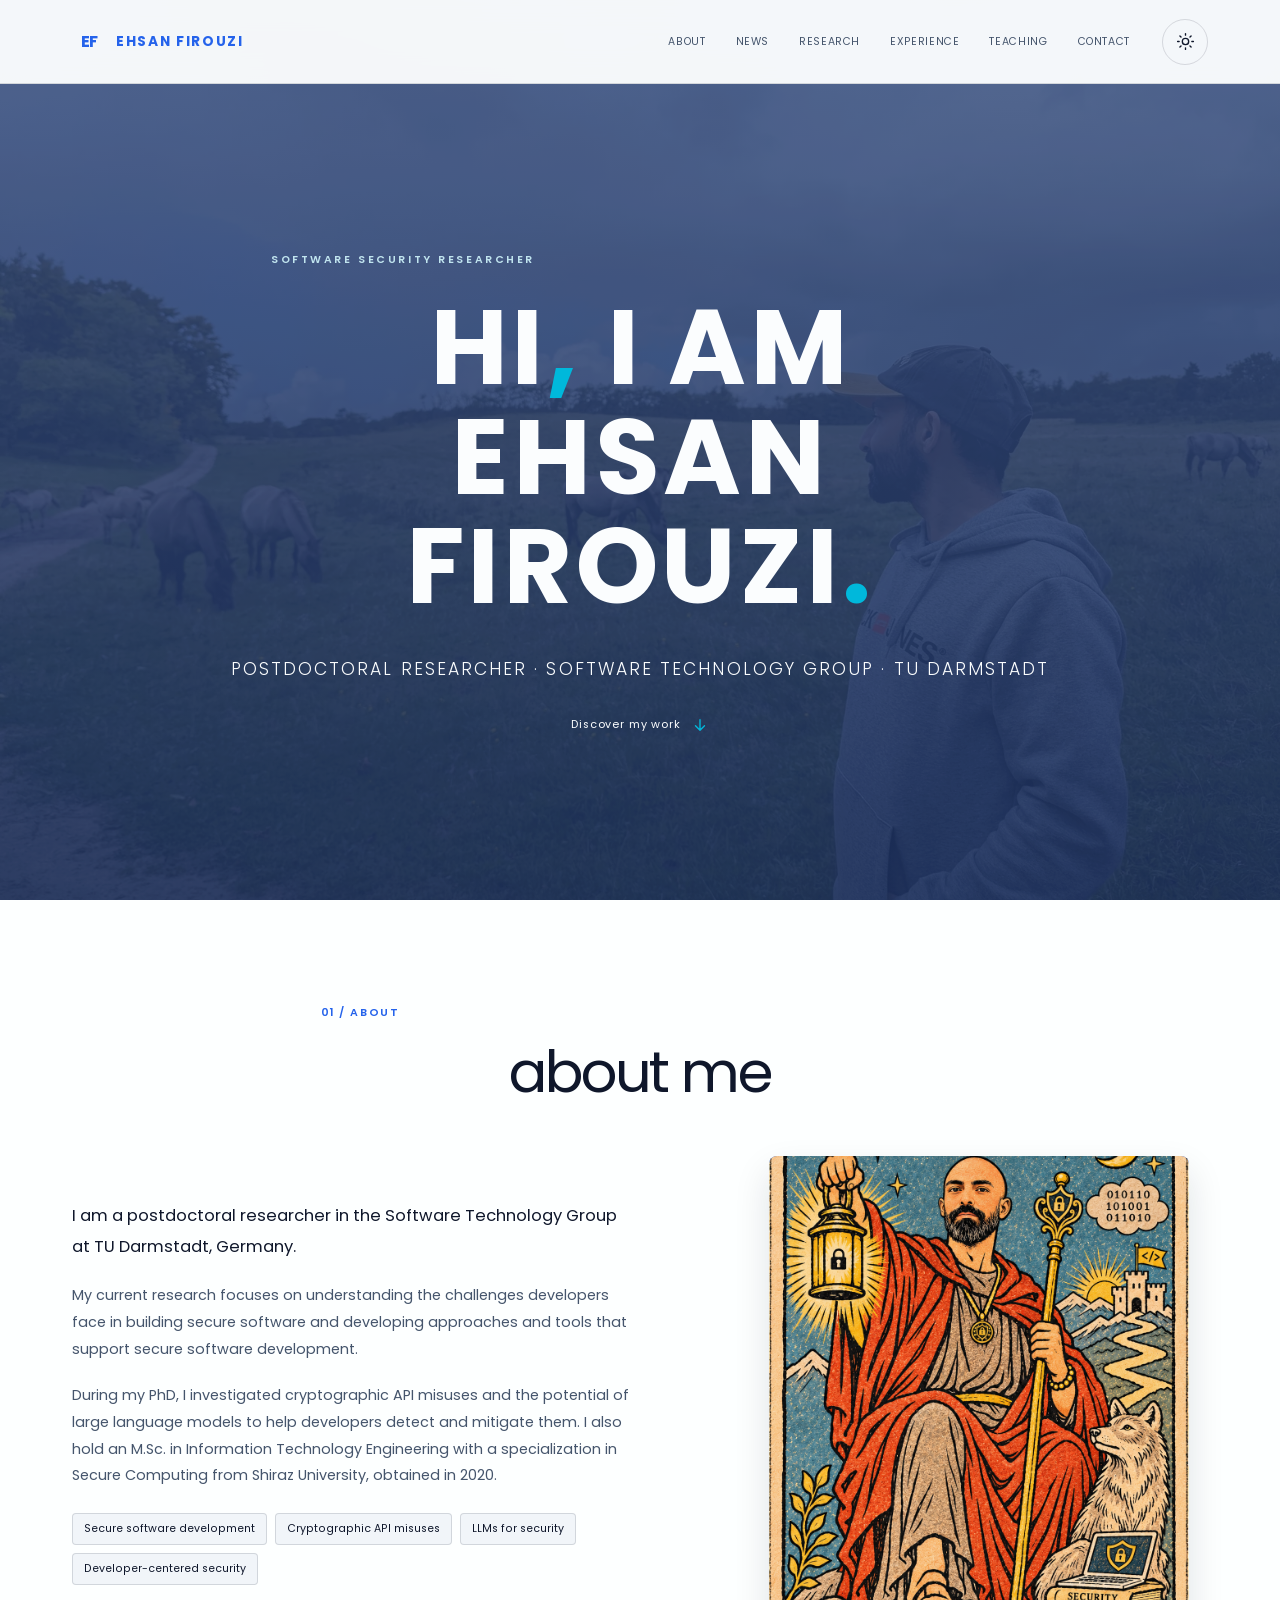
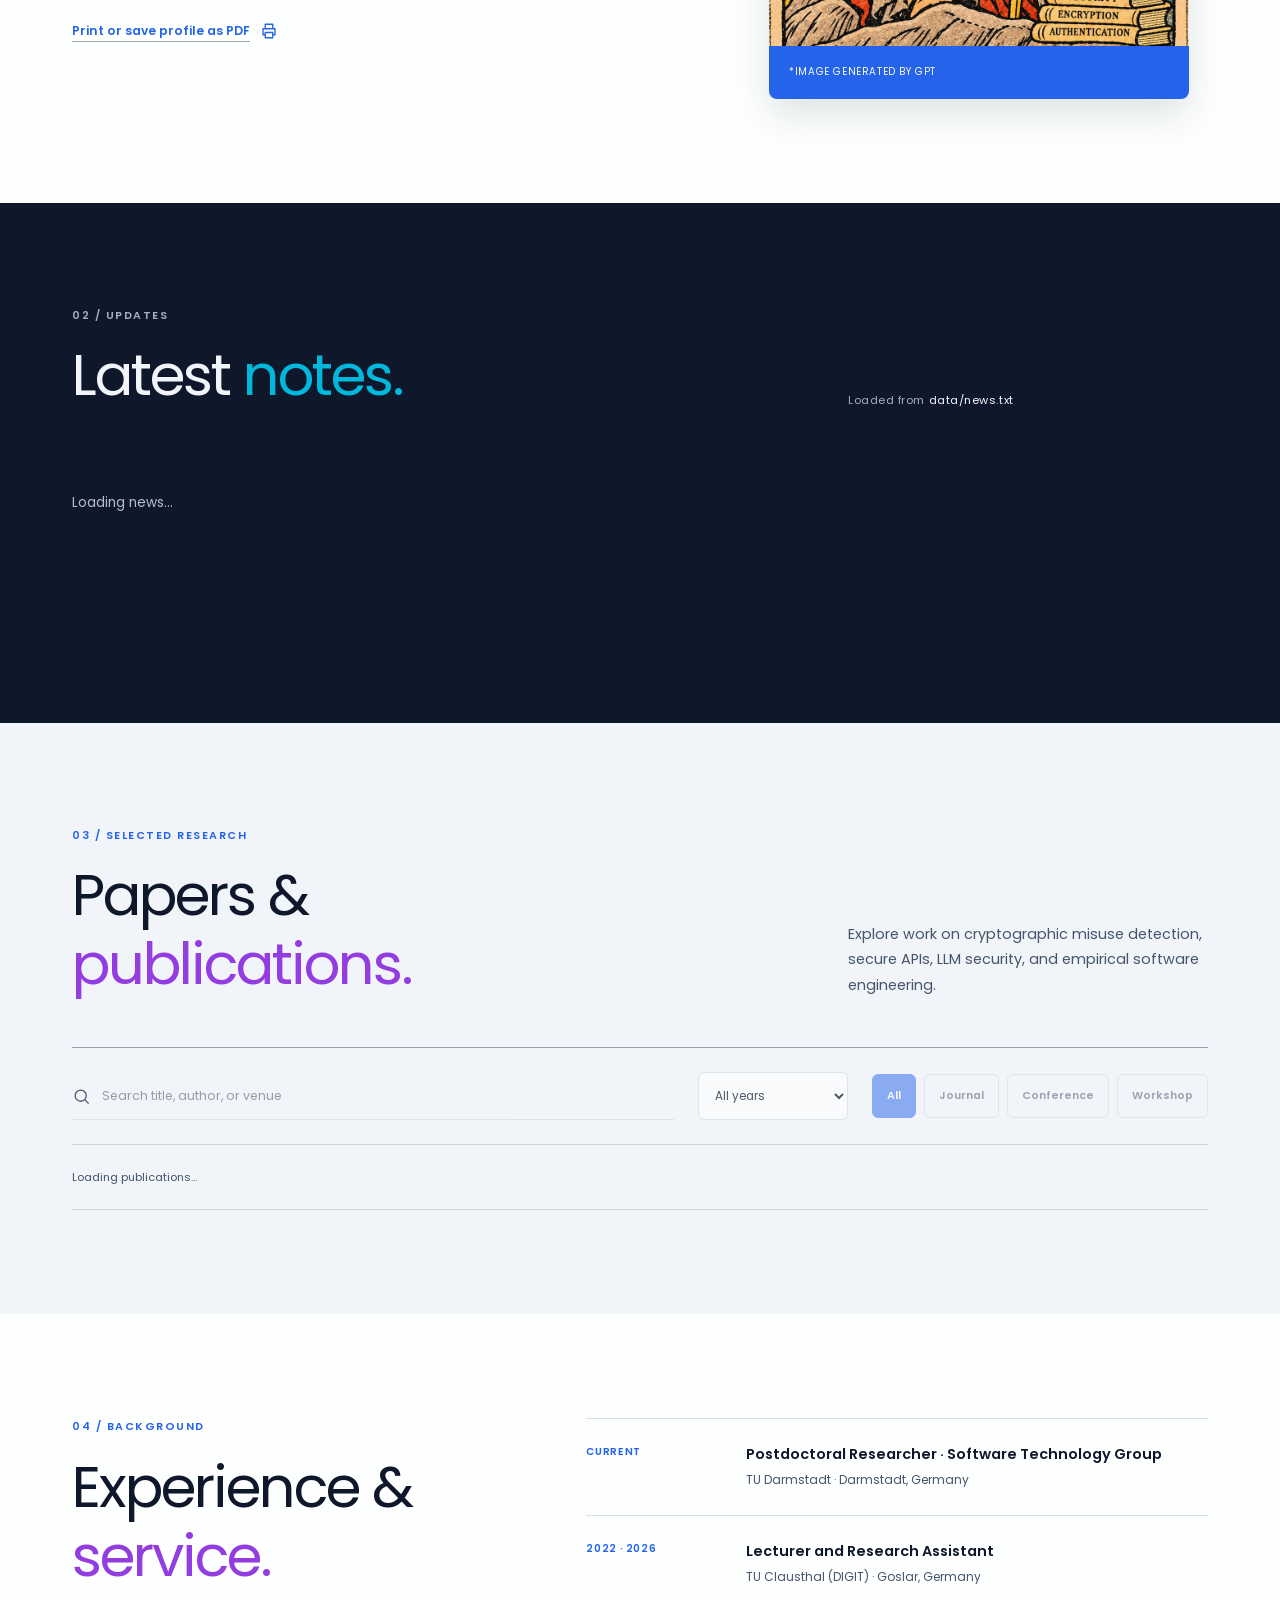
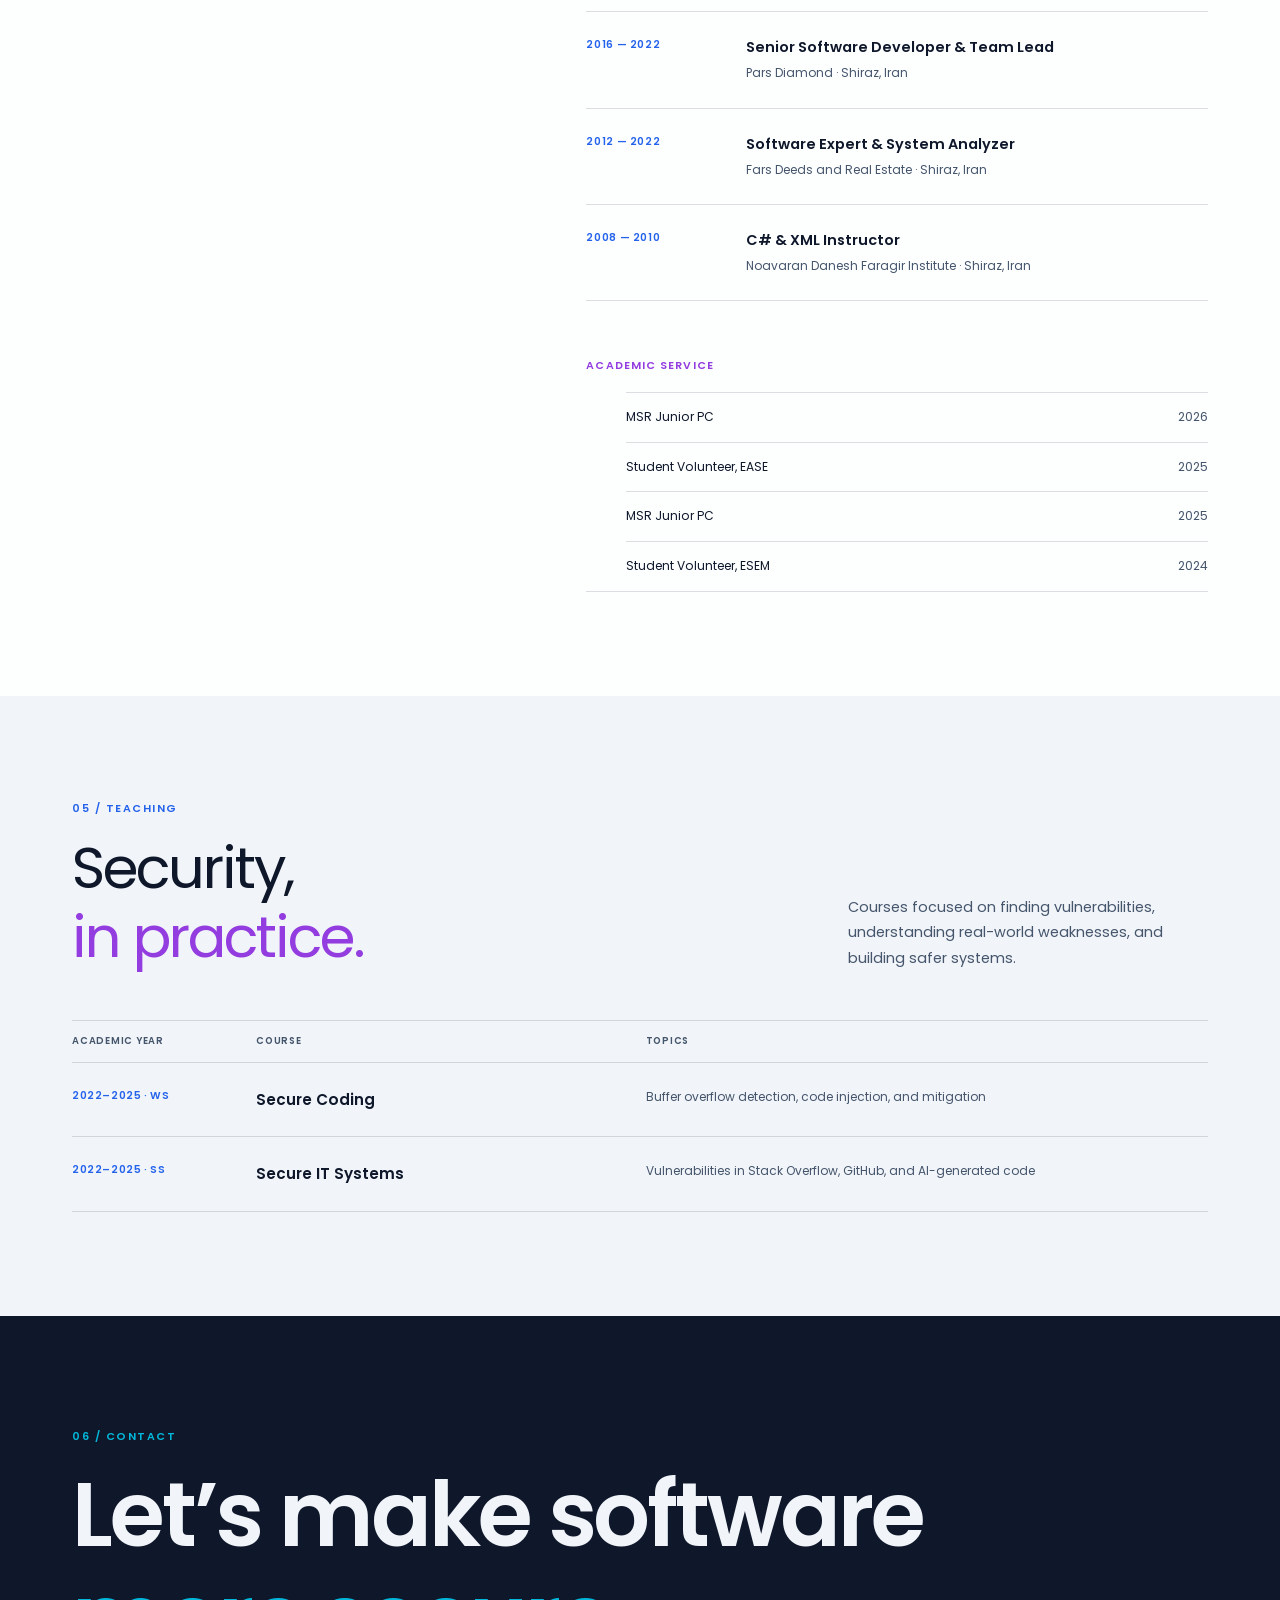
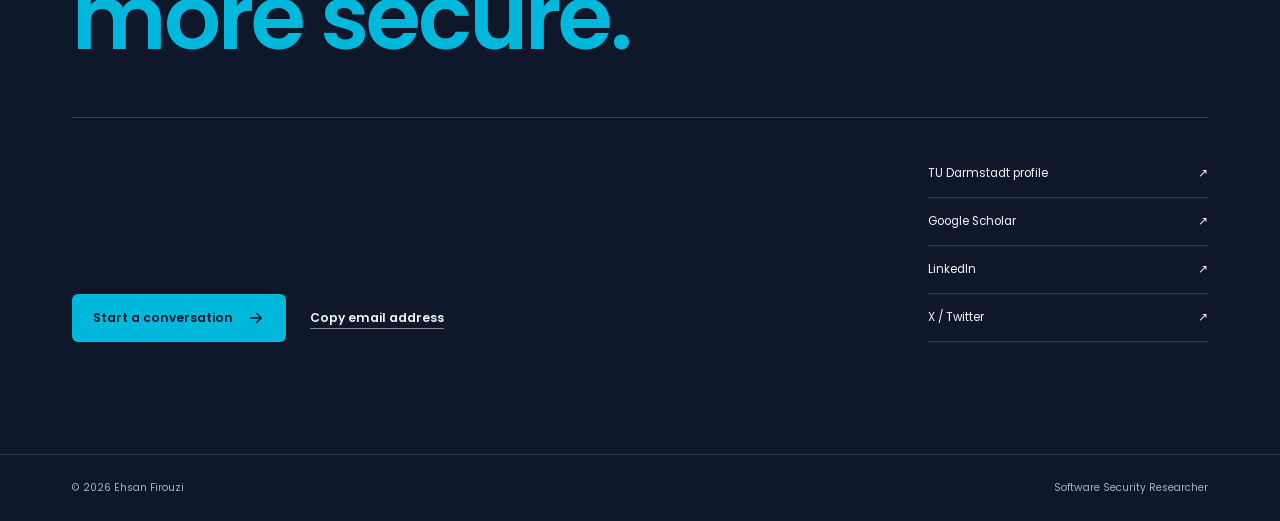
==== commit bc307425: "Remove footer button for news and papers Removed the 'Updating news & papers' button from the footer" ====
--- a/index.html
+++ b/index.html
@@ -216,7 +216,6 @@
     <div class="shell footer-inner">
       <p>© <span id="current-year">2026</span> Ehsan Firouzi</p>
       <p>Software Security Researcher</p>
-      <button class="footer-button" id="content-guide-open" type="button">Updating news &amp; papers</button>
     </div>
   </footer>
 
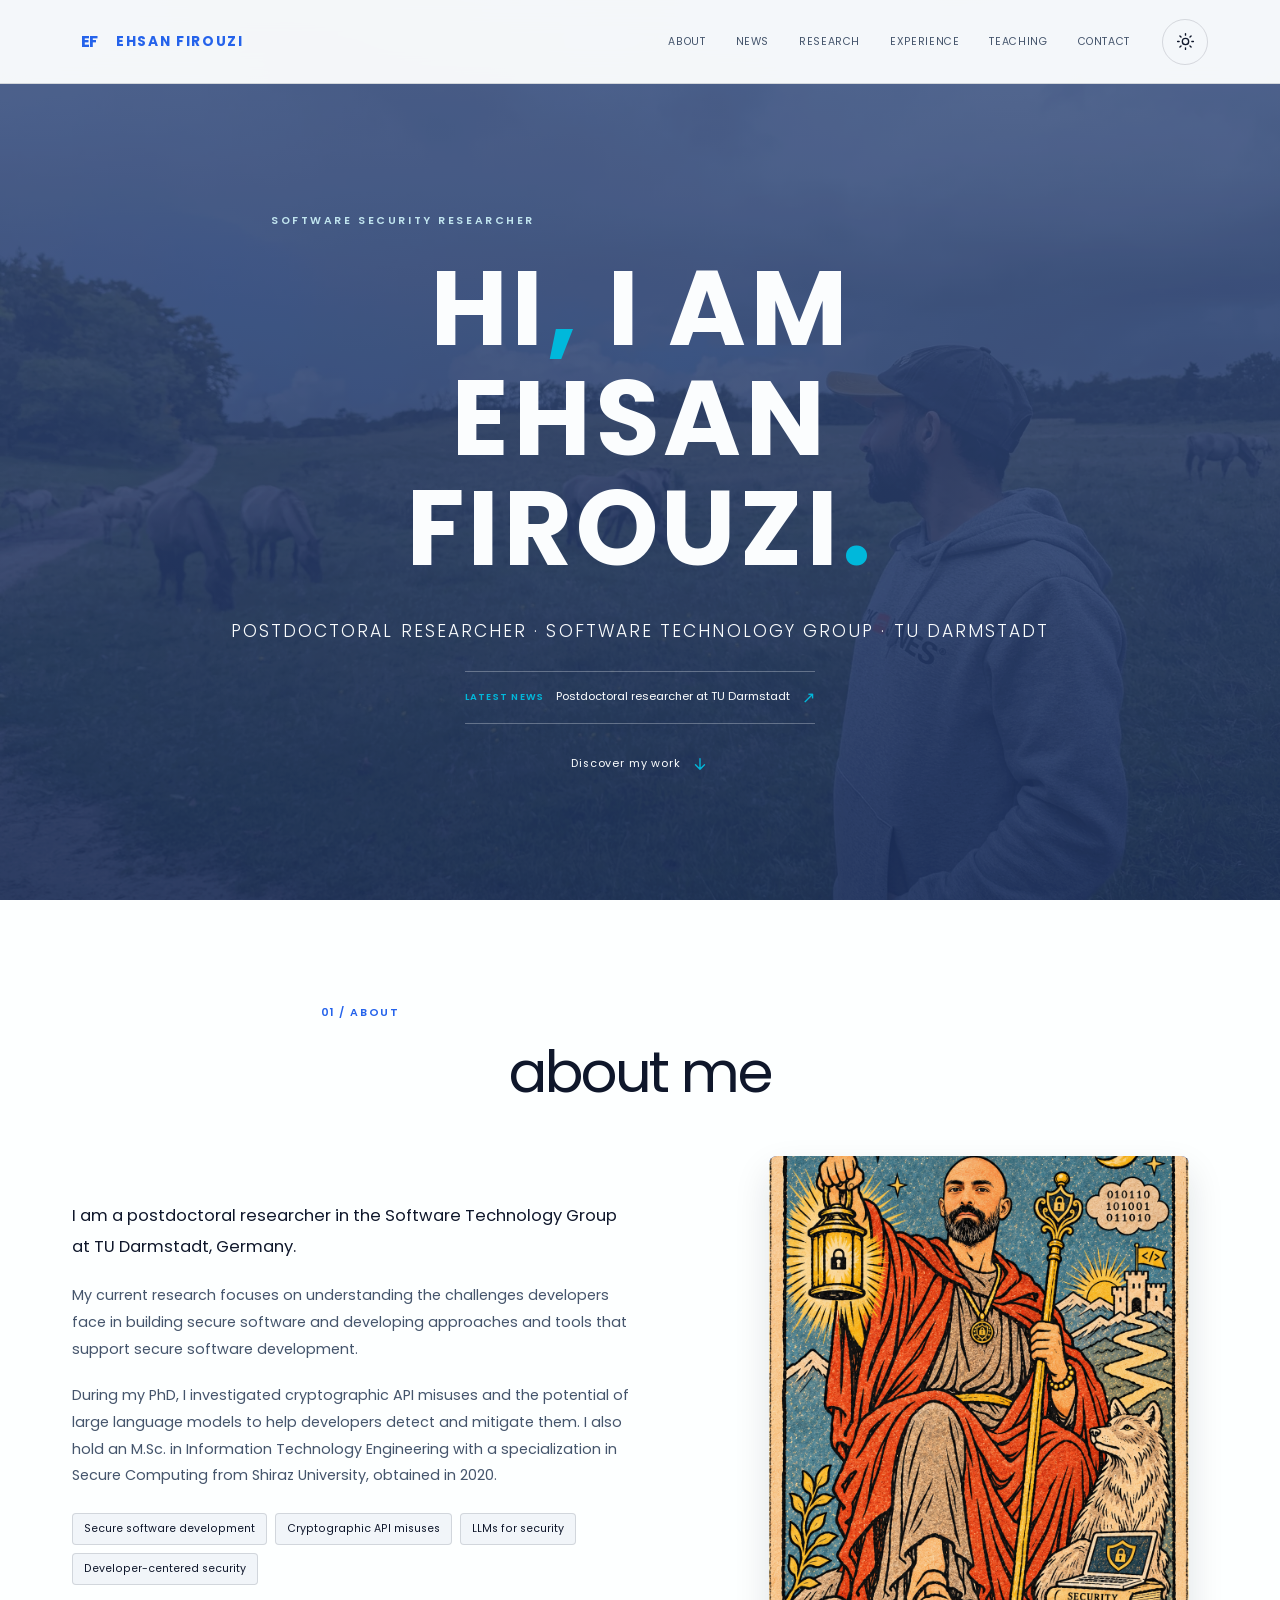
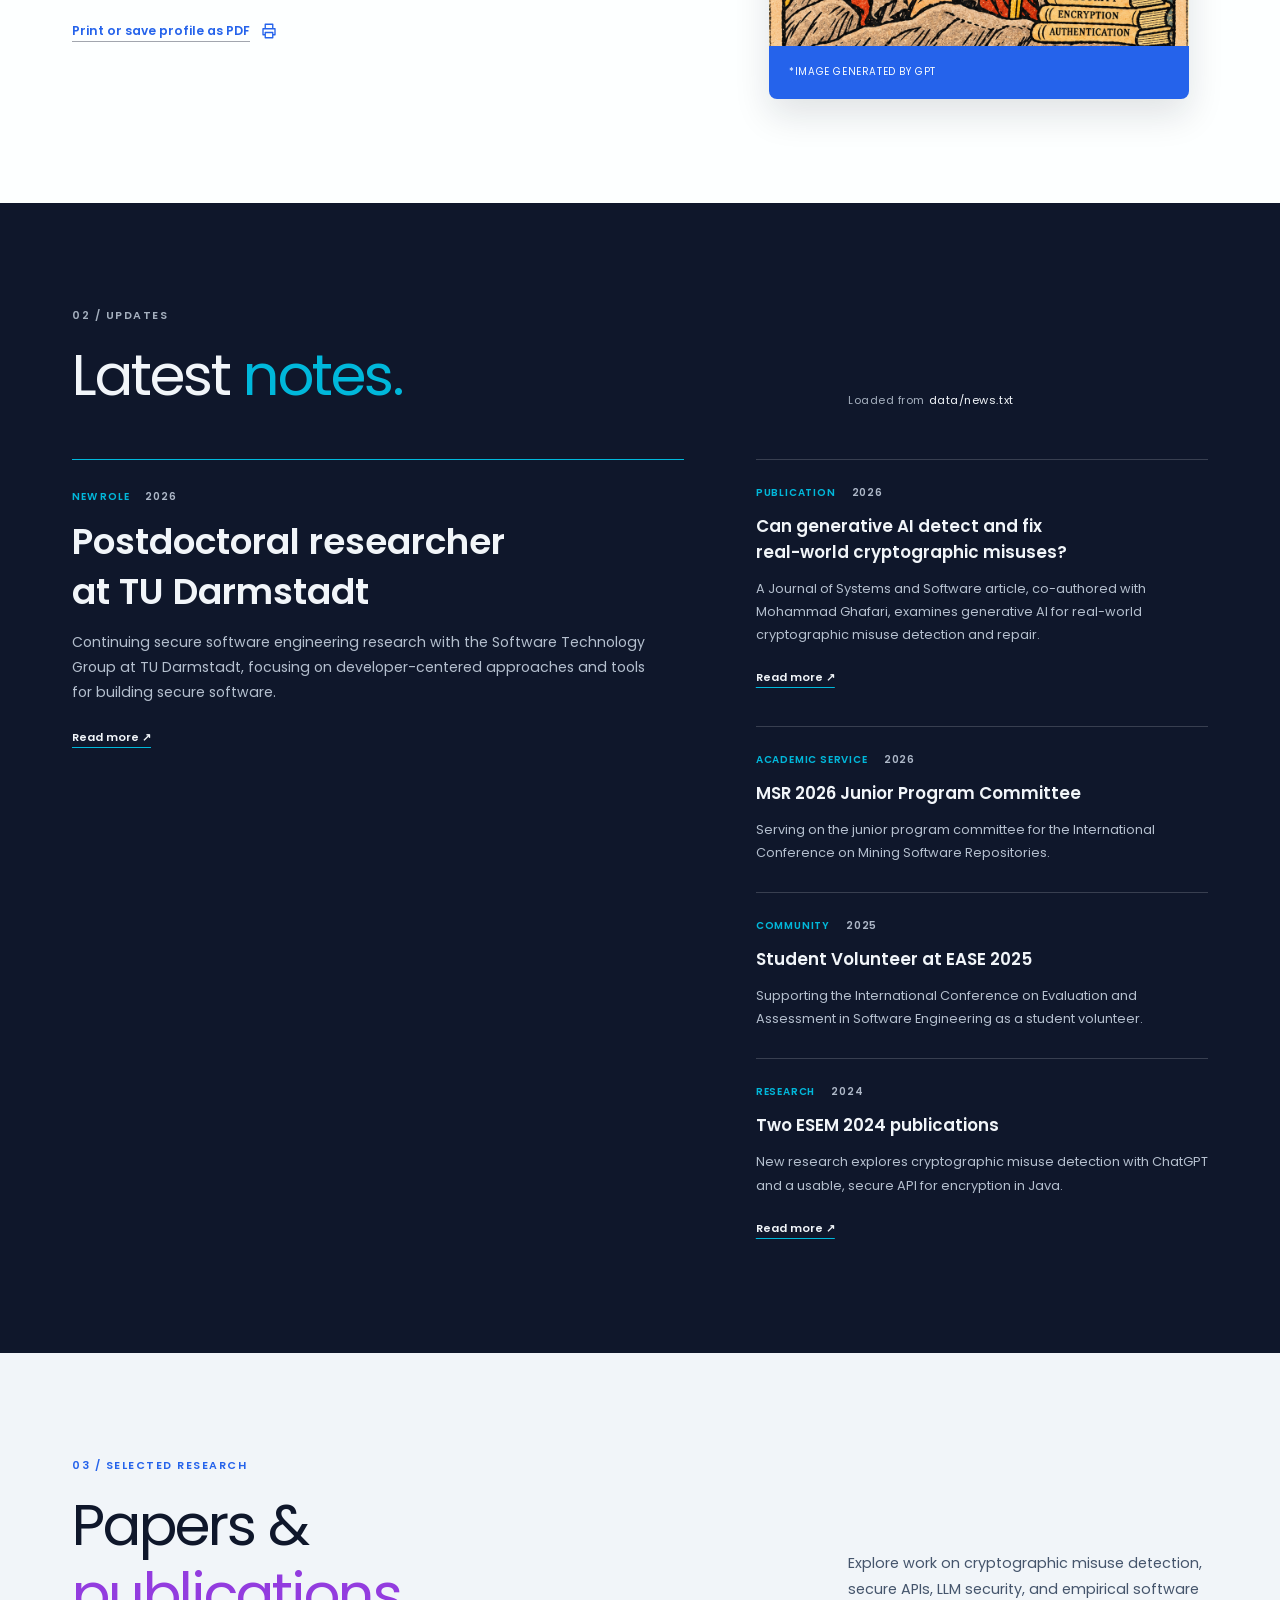
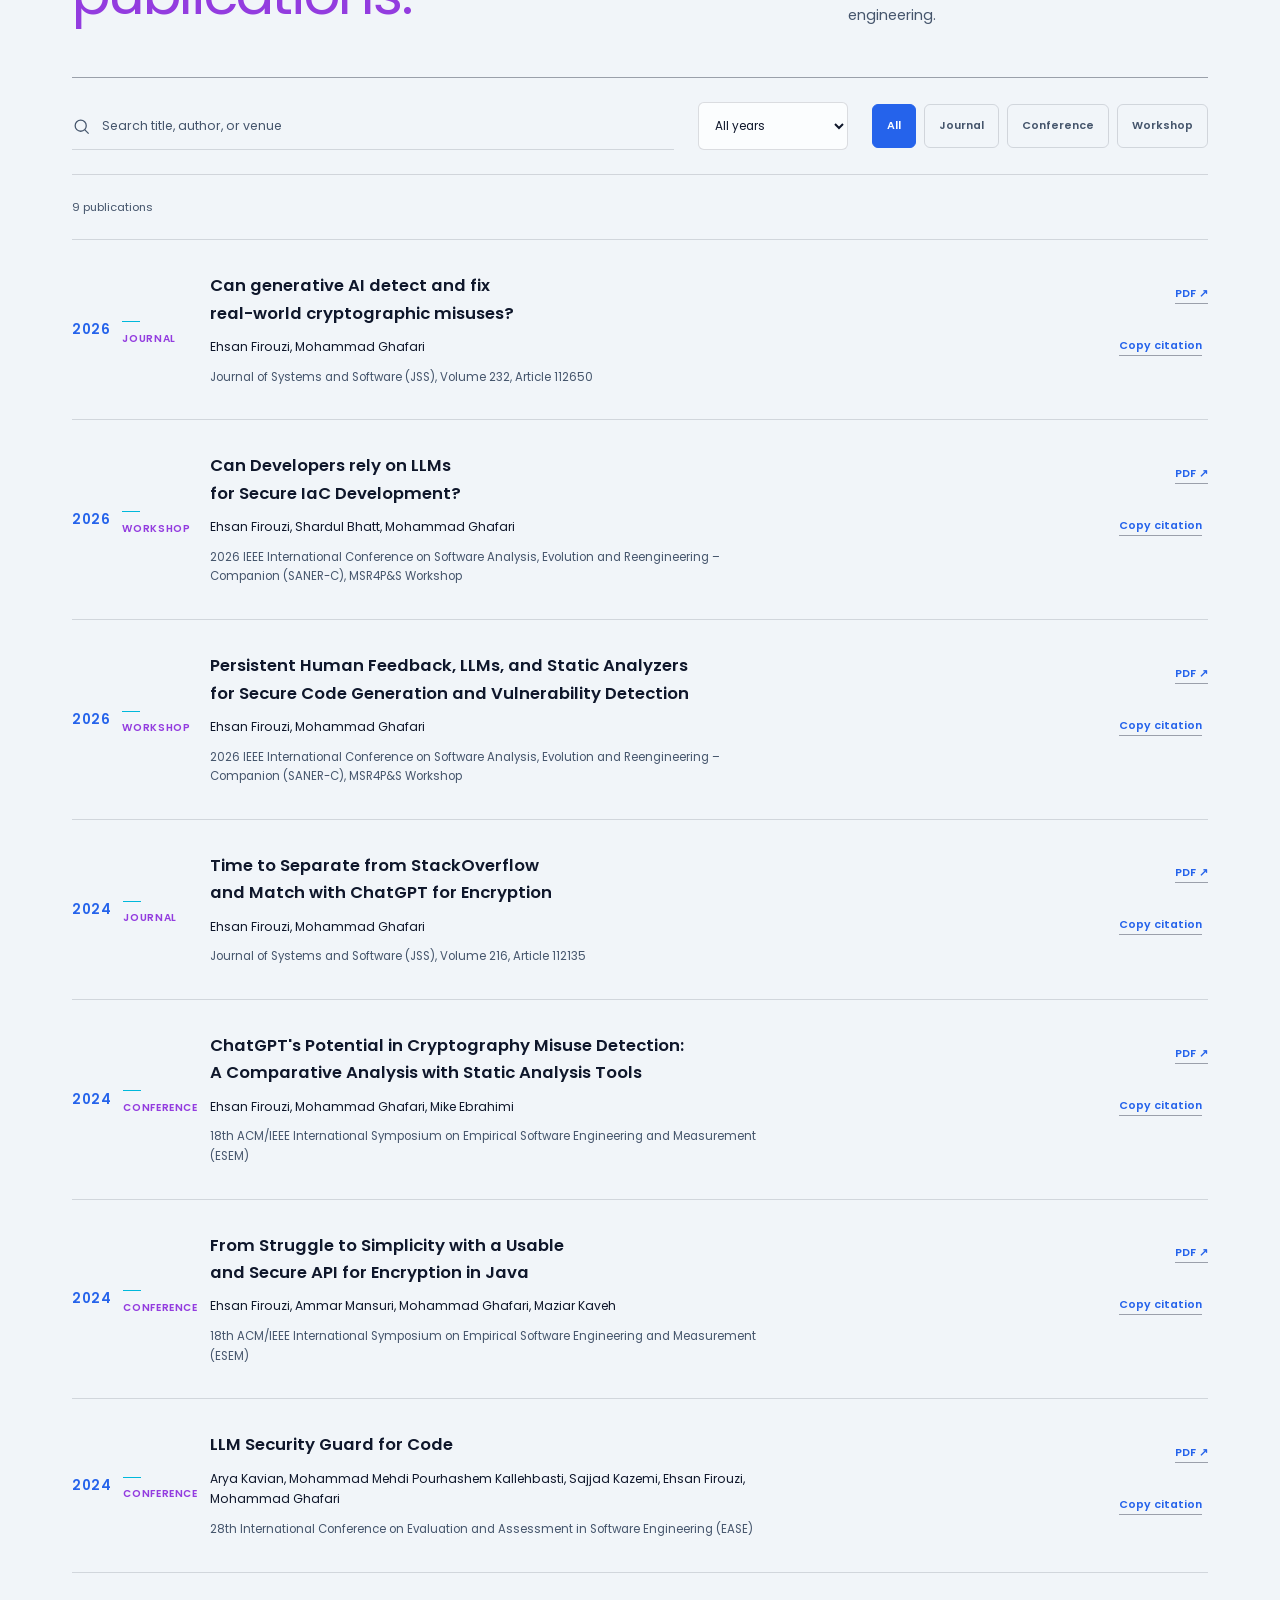
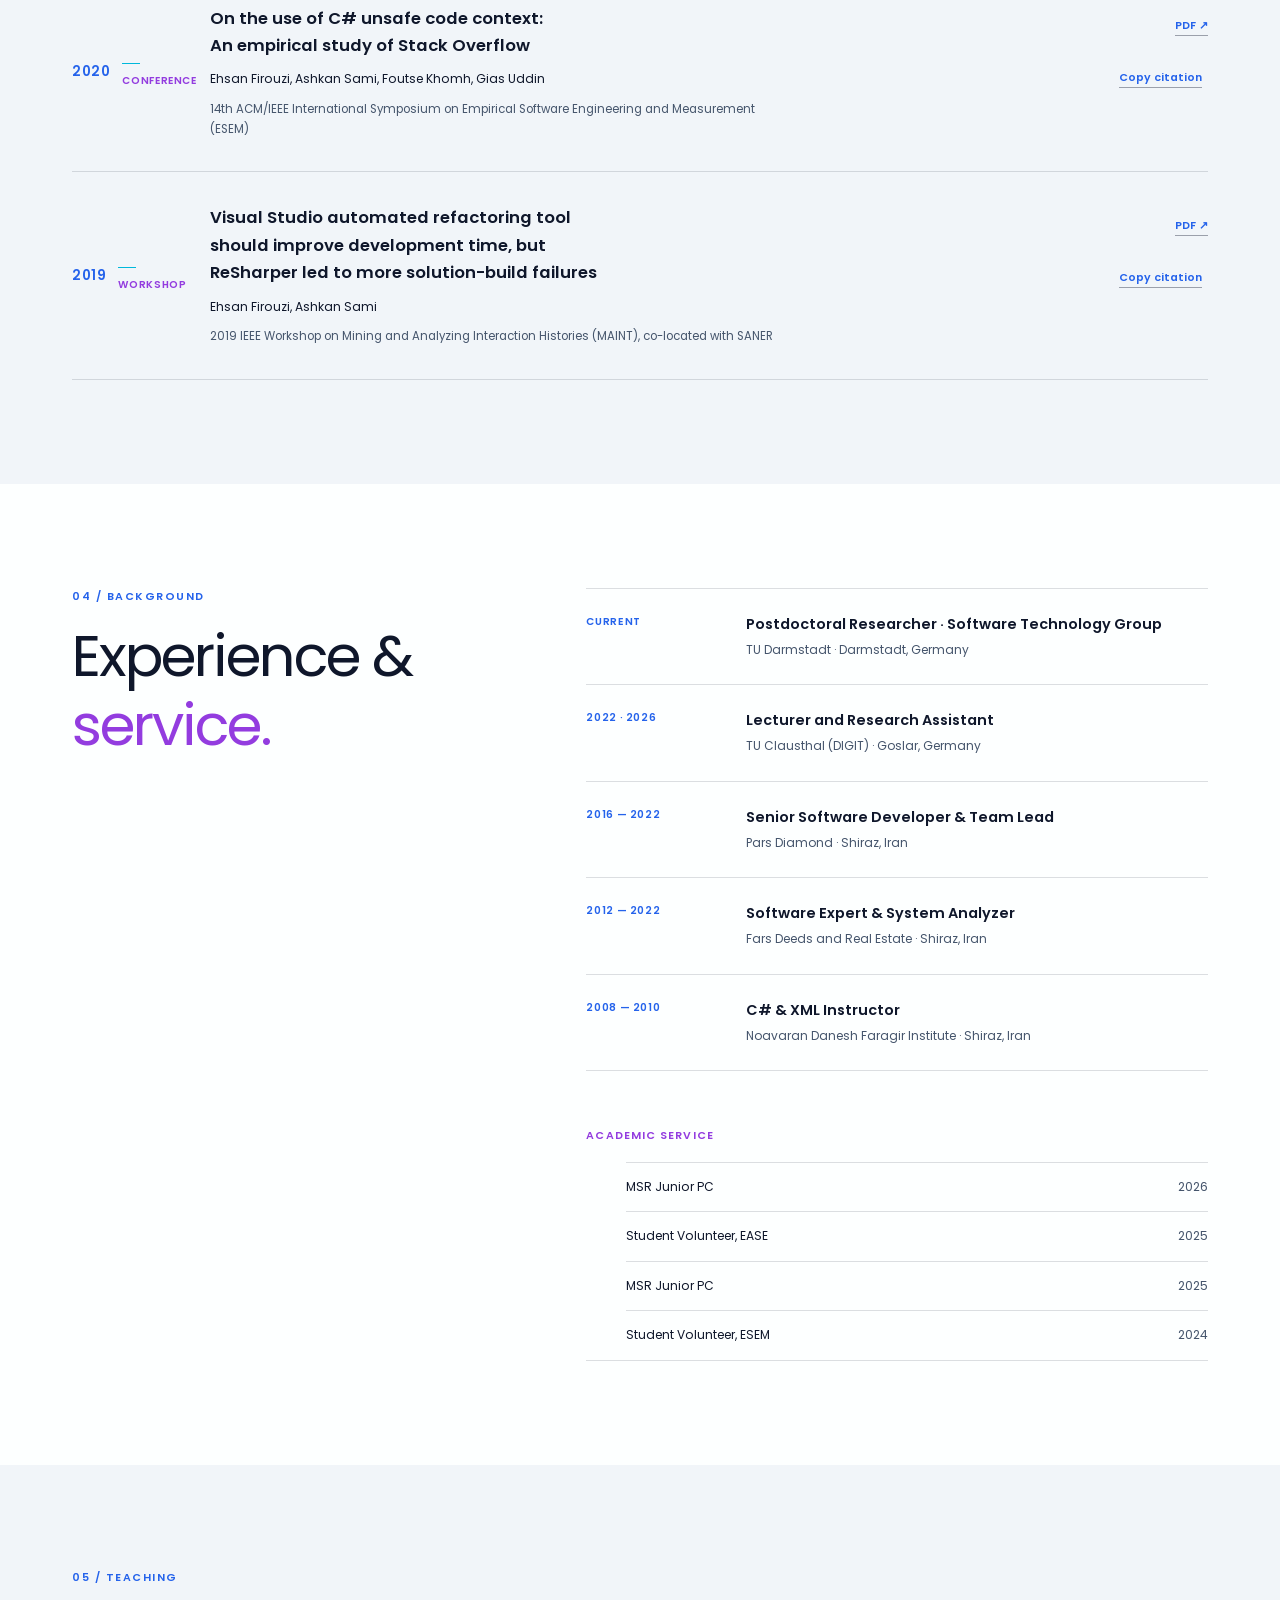
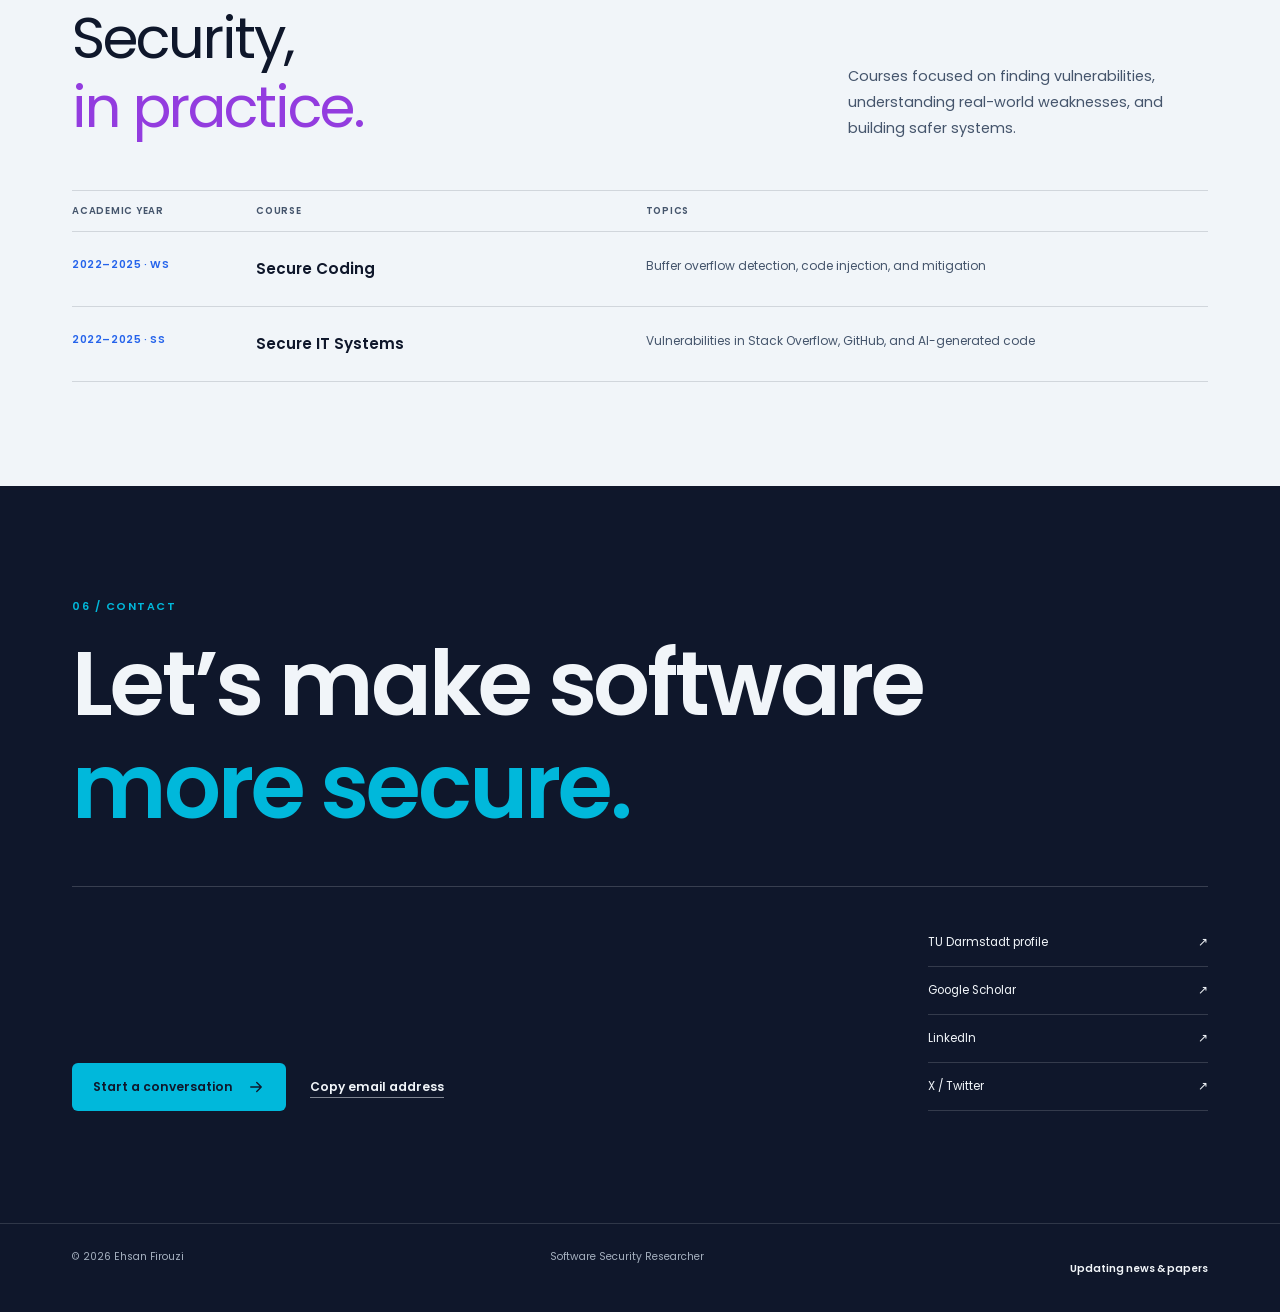
==== commit 857529da: "Add footer button for updating news and papers" ====
--- a/index.html
+++ b/index.html
@@ -216,6 +216,7 @@
     <div class="shell footer-inner">
       <p>© <span id="current-year">2026</span> Ehsan Firouzi</p>
       <p>Software Security Researcher</p>
+      <button class="footer-button" id="content-guide-open" type="button">Updating news &amp; papers</button>
     </div>
   </footer>
 
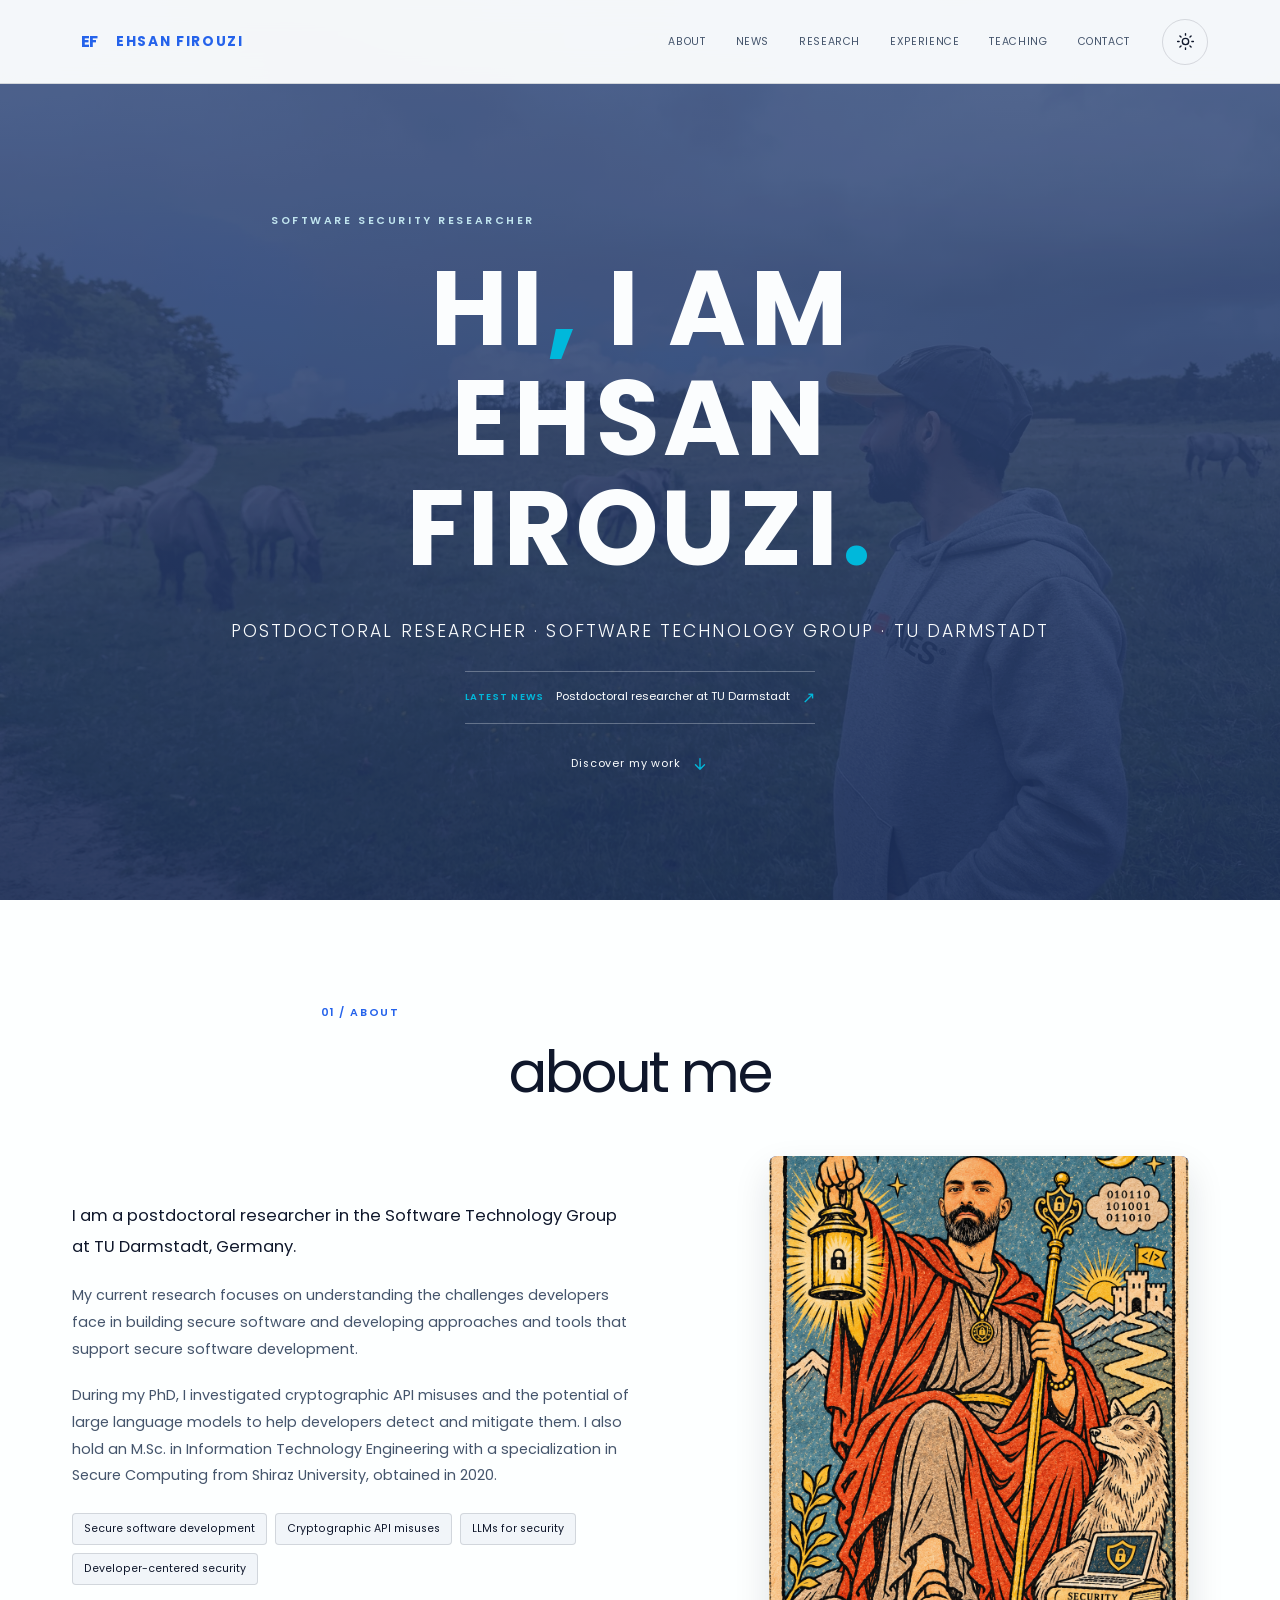
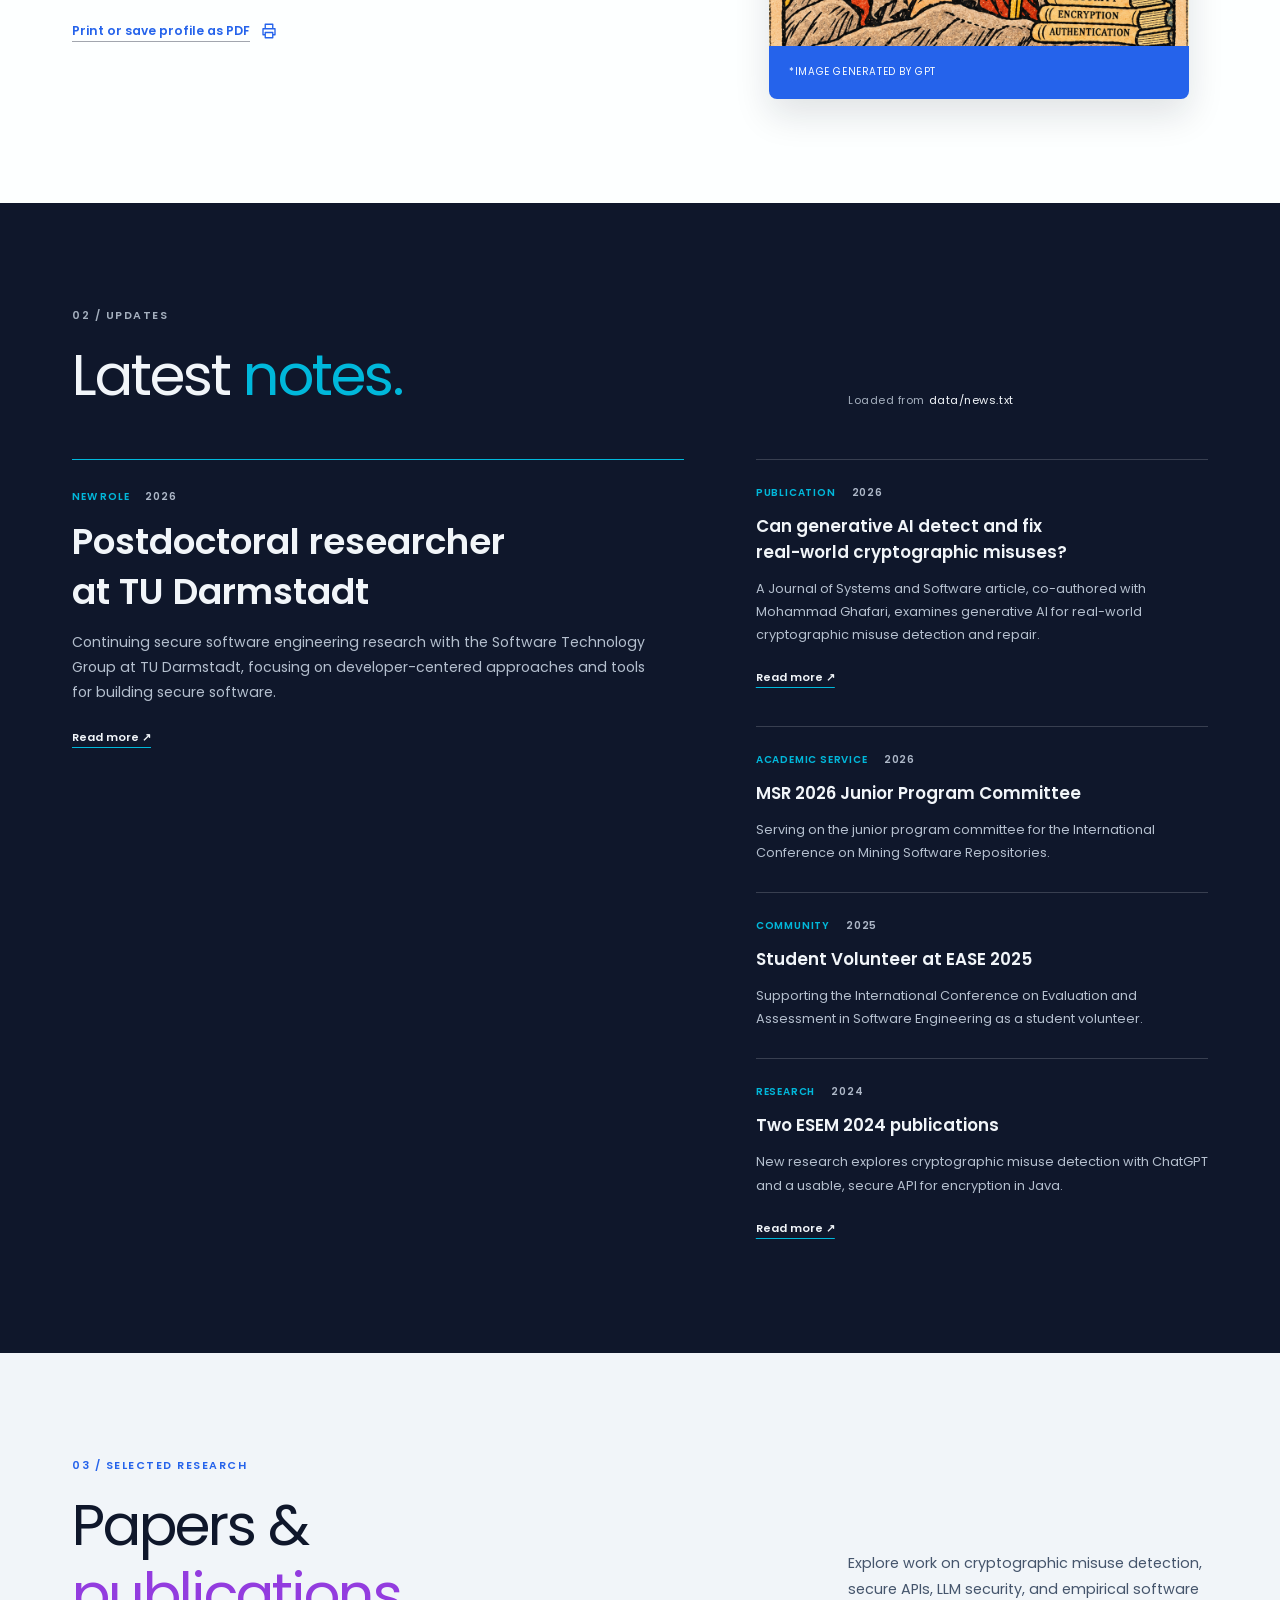
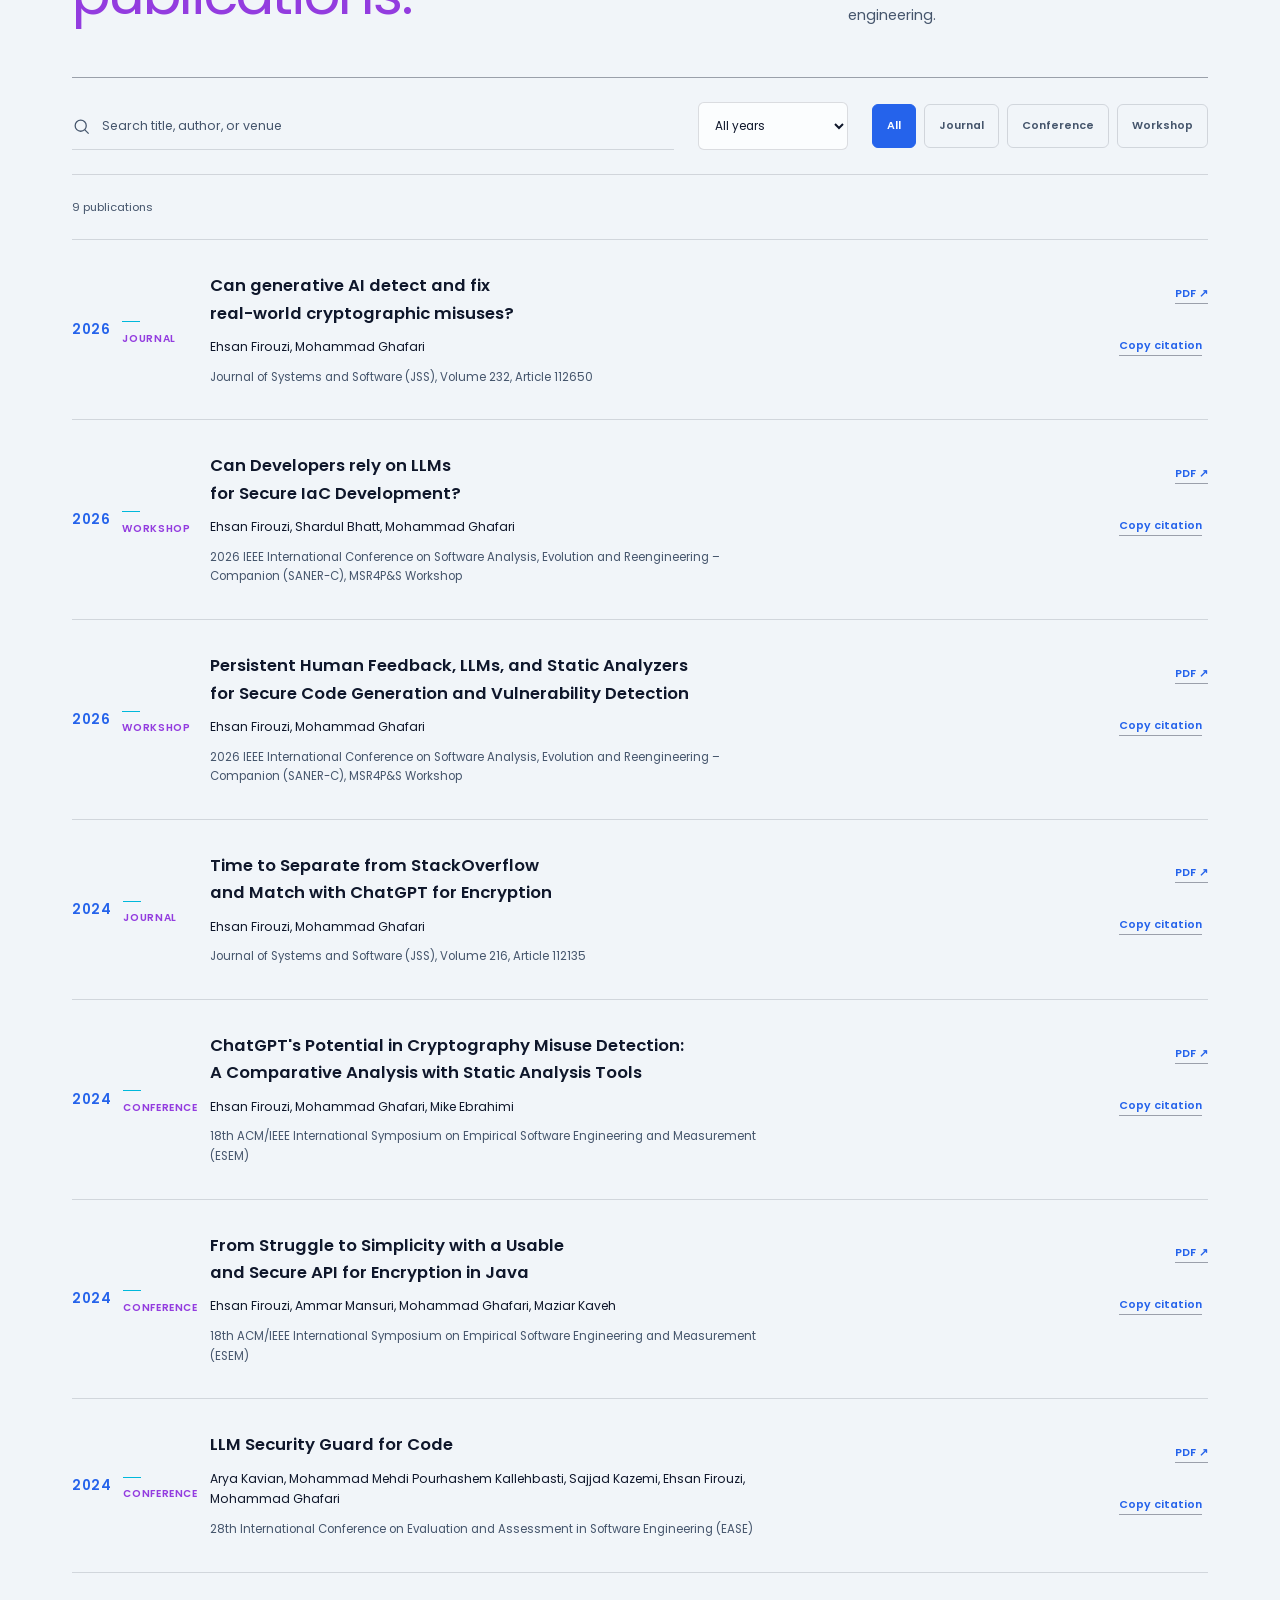
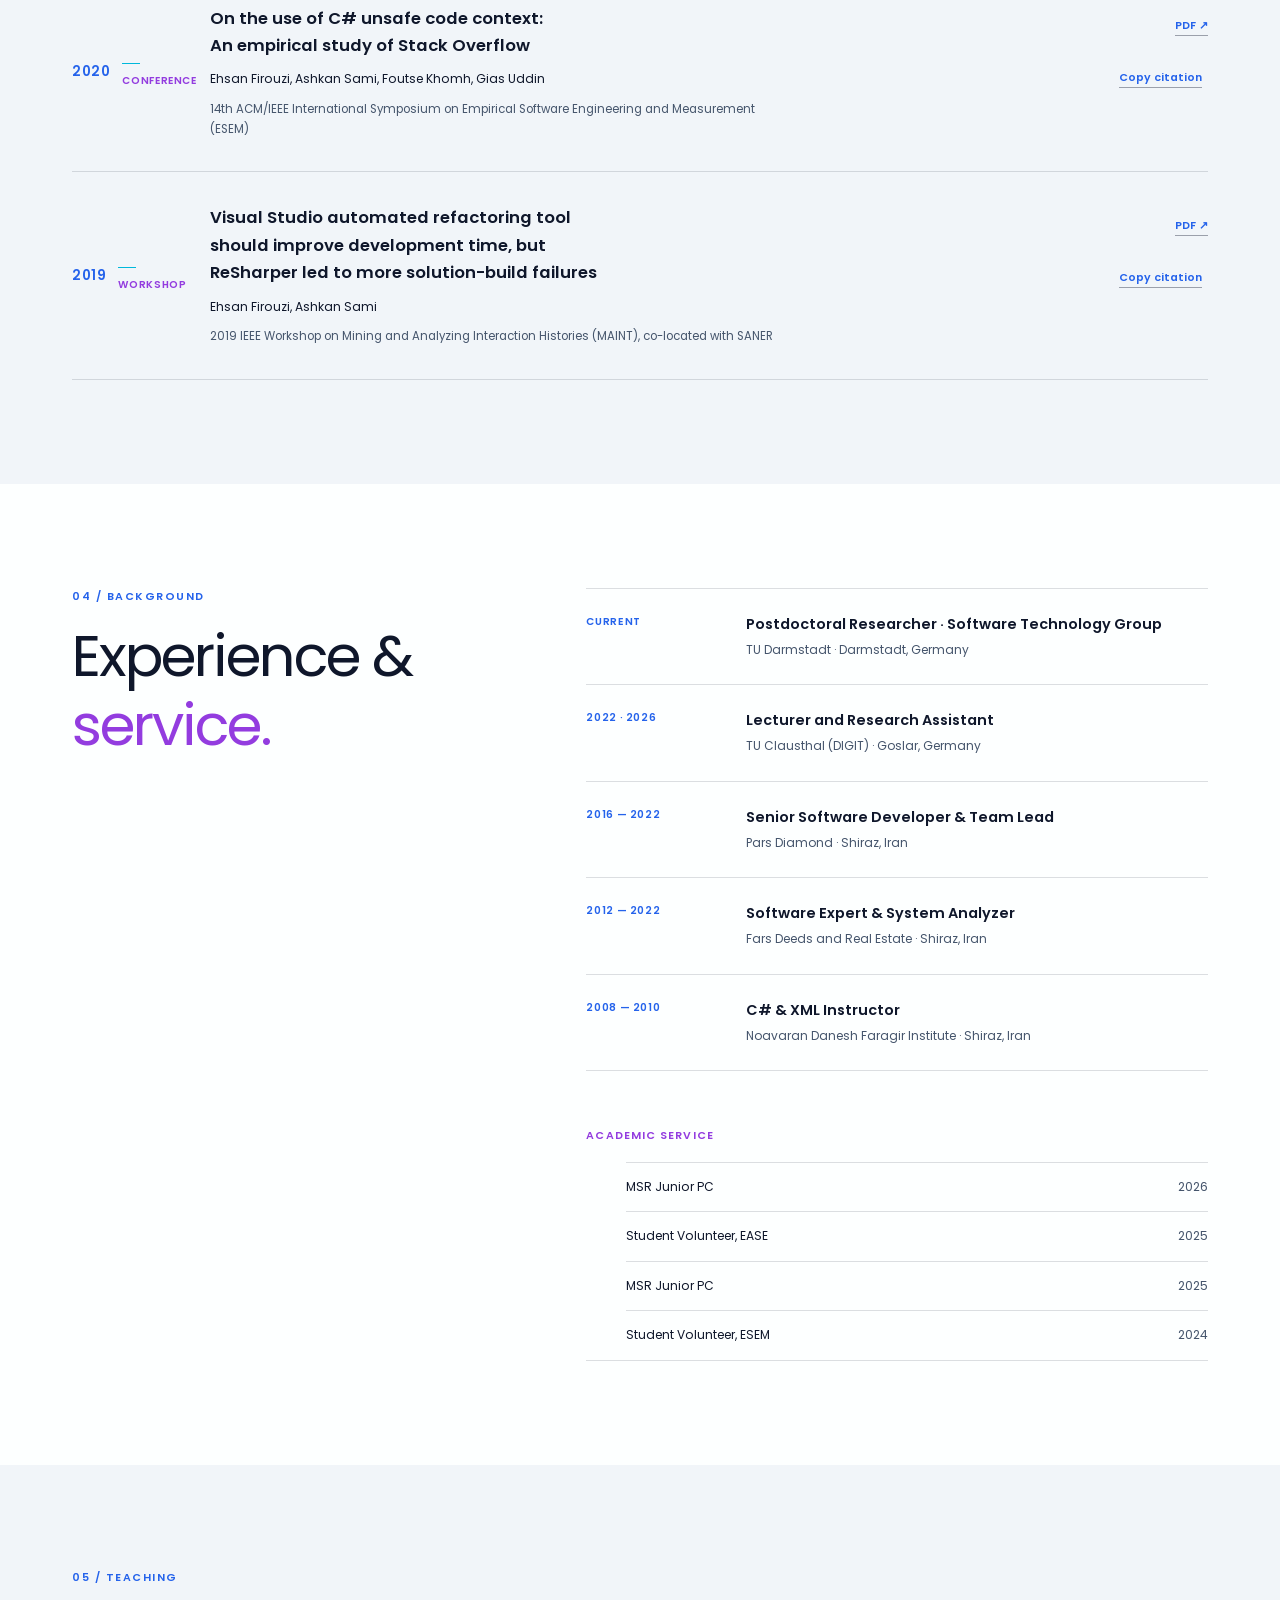
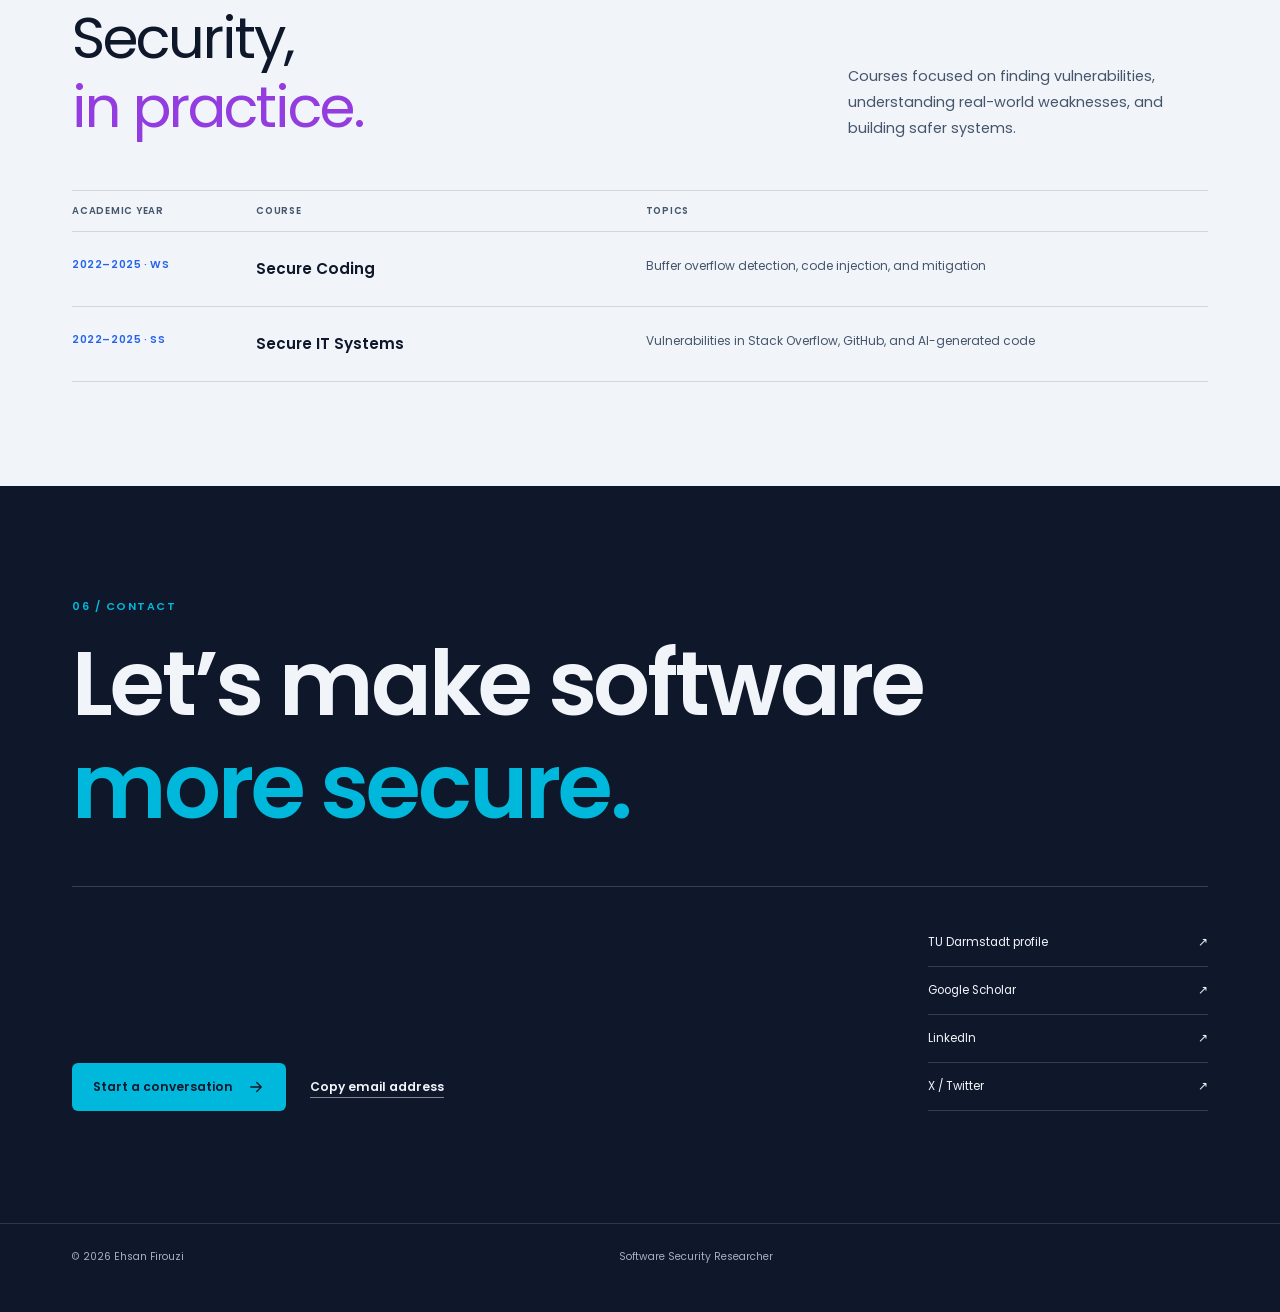
==== commit da2f5ff1: "Update footer button to remove text Removed text from the footer button in index.html." ====
--- a/index.html
+++ b/index.html
@@ -216,7 +216,7 @@
     <div class="shell footer-inner">
       <p>© <span id="current-year">2026</span> Ehsan Firouzi</p>
       <p>Software Security Researcher</p>
-      <button class="footer-button" id="content-guide-open" type="button">Updating news &amp; papers</button>
+      <button class="footer-button" id="content-guide-open" type="button"></button>
     </div>
   </footer>
 
